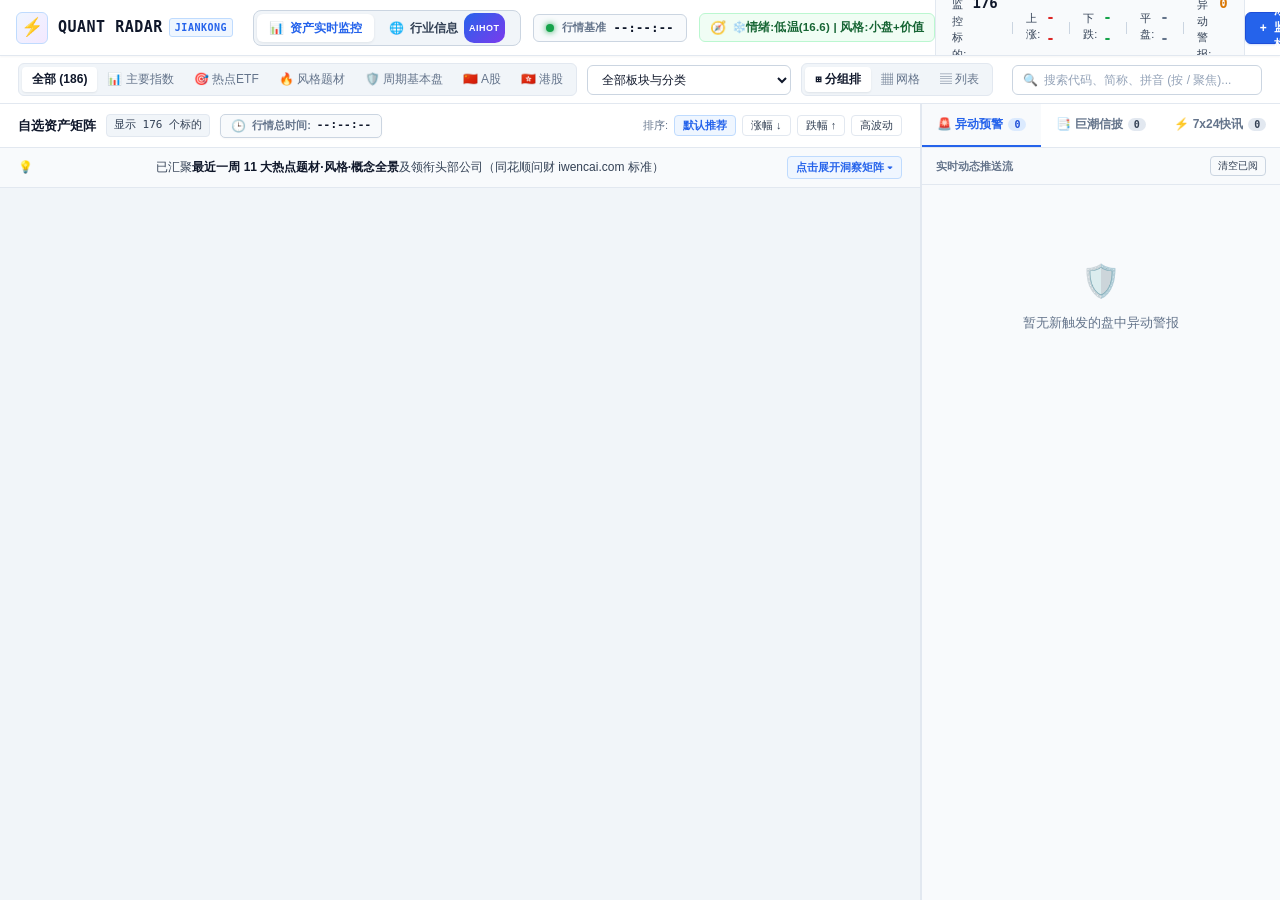
==== web/index.html @ 0c13022d "feat(nav,chart): fix top-nav tab overflow, accelerate history loading, and enhance chart contrast - " ====
<!DOCTYPE html>
<html lang="zh-CN">
<head>
  <meta charset="UTF-8">
  <meta name="viewport" content="width=device-width, initial-scale=1.0">
  <title>A股 / 港股 / 指数 / ETF 资产实时监控系统 - Quant Radar (Jiankong)</title>
  <link rel="stylesheet" href="style.css">
  <style>
/* ========================================================
   QUANT RADAR - Light Financial Terminal Stylesheet
   Professional, High-Contrast, Harmonious Multi-Asset Monitor
   ======================================================== */

:root {
  /* Surfaces & Backgrounds */
  --bg-app: #f1f5f9;         /* Slate 100 - soft off-white canvas, glare-free */
  --bg-header: #ffffff;      /* Pure white top navigation */
  --bg-sidebar: #ffffff;     /* Pure white right intel panel */
  --bg-card: #ffffff;        /* Crisp white cards */
  --bg-card-hover: #f8fafc;  /* Slate 50 subtle hover */
  --bg-surface: #f1f5f9;     /* Slate 100 for secondary pills/badges */
  --bg-input: #ffffff;       /* Pure white for inputs */

  /* Borders & Dividers */
  --border-subtle: #e2e8f0;  /* Slate 200 - clean crisp border */
  --border-medium: #cbd5e1;  /* Slate 300 - structural rules */
  --border-focus: #2563eb;   /* Royal Blue focus */

  /* Typography - Razor Sharp Slate Contrast */
  --text-main: #0f172a;      /* Slate 900 - ultra deep slate, maximum readability */
  --text-secondary: #334155; /* Slate 700 - rich secondary body */
  --text-muted: #64748b;     /* Slate 500 - labels and sub-captions */
  --text-dim: #94a3b8;       /* Slate 400 - tertiary metadata */

  /* Market convention: Red Up, Green Down (Chinese & HK Markets) */
  --c-up: #dc2626;           /* Crimson Red 600 - authoritative financial red */
  --c-up-bg: #fef2f2;        /* Red 50 */
  --c-up-border: #fecaca;    /* Red 200 */
  
  --c-down: #16a34a;         /* Forest Emerald Green 600 - crisp on white */
  --c-down-bg: #f0fdf4;      /* Green 50 */
  --c-down-border: #bbf7d0;  /* Green 200 */

  --c-flat: #64748b;         /* Slate 500 */
  --c-flat-bg: #f1f5f9;      /* Slate 100 */

  /* Accents */
  --accent-blue: #2563eb;    /* Royal Blue 600 */
  --accent-purple: #7c3aed;  /* Violet 600 */
  --accent-amber: #d97706;   /* Amber 600 */
  --accent-cyan: #0284c7;    /* Sky 600 */
  --accent-red: #dc2626;     /* Red 600 */

  --font-sans: -apple-system, BlinkMacSystemFont, "Segoe UI", Roboto, "PingFang SC", "Hiragino Sans GB", "Microsoft YaHei", "微软雅黑", "Noto Sans SC", sans-serif;
  --font-mono: "Consolas", "Monaco", "Menlo", "JetBrains Mono", monospace;

  --shadow-sm: 0 1px 3px rgba(15, 23, 42, 0.05), 0 1px 2px rgba(15, 23, 42, 0.03);
  --shadow-md: 0 4px 6px -1px rgba(15, 23, 42, 0.08), 0 2px 4px -2px rgba(15, 23, 42, 0.04);
  --shadow-lg: 0 10px 15px -3px rgba(15, 23, 42, 0.1), 0 4px 6px -4px rgba(15, 23, 42, 0.05);

  --radius-xs: 4px;
  --radius-sm: 6px;
  --radius-md: 10px;
  --radius-lg: 14px;
}

* {
  box-sizing: border-box;
  margin: 0;
  padding: 0;
}

body {
  background-color: var(--bg-app);
  color: var(--text-main);
  font-family: var(--font-sans);
  font-size: 13px;
  line-height: 1.5;
  overflow: hidden;
  -webkit-font-smoothing: antialiased;
}

/* Scrollbar customization */
::-webkit-scrollbar {
  width: 6px;
  height: 6px;
}
::-webkit-scrollbar-track {
  background: var(--bg-app);
}
::-webkit-scrollbar-thumb {
  background: #cbd5e1;
  border-radius: 3px;
}
::-webkit-scrollbar-thumb:hover {
  background: #94a3b8;
}

/* Layout */
.dashboard-layout {
  display: flex;
  flex-direction: column;
  height: 100vh;
  width: 100vw;
  overflow: hidden;
}

/* ==========================================
   1. Top Navigation Bar
   ========================================== */
.top-nav {
  height: 56px;
  background: var(--bg-header);
  border-bottom: 1px solid var(--border-subtle);
  display: flex;
  align-items: center;
  justify-content: space-between;
  padding: 0 16px;
  z-index: 30;
  flex-shrink: 0;
  box-shadow: 0 1px 2px rgba(15, 23, 42, 0.04);
  box-sizing: border-box;
  overflow: hidden;
}

.nav-left {
  display: flex;
  align-items: center;
  gap: 12px;
  flex-shrink: 0;
}

@media (max-width: 1440px) {
  .brand-sub {
    display: none;
  }
}

.brand-logo {
  display: flex;
  align-items: center;
  gap: 10px;
  cursor: pointer;
  text-decoration: none;
}

.logo-badge {
  display: flex;
  align-items: center;
  justify-content: center;
  width: 32px;
  height: 32px;
  background: linear-gradient(135deg, #eff6ff, #f3e8ff);
  border: 1px solid #bfdbfe;
  border-radius: var(--radius-sm);
  font-size: 18px;
}

.brand-text {
  display: flex;
  flex-direction: column;
}

.brand-main {
  font-family: var(--font-mono);
  font-weight: 800;
  font-size: 15px;
  letter-spacing: 0.5px;
  color: #0f172a;
  display: flex;
  align-items: center;
  gap: 6px;
}

.edition-tag {
  font-size: 10px;
  padding: 1px 5px;
  border-radius: 3px;
  background: #eff6ff;
  color: #2563eb;
  border: 1px solid #bfdbfe;
  font-weight: 700;
}

.brand-sub {
  font-size: 11px;
  color: var(--text-muted);
}

/* Prominent Market Date & Time Indicator */
.market-datetime-pill {
  display: flex;
  align-items: center;
  gap: 8px;
  background: #f8fafc;
  border: 1px solid var(--border-medium);
  padding: 4px 12px;
  border-radius: 6px;
  font-size: 12px;
}

.pulse-dot {
  width: 8px;
  height: 8px;
  background-color: var(--c-down);
  border-radius: 50%;
  box-shadow: 0 0 6px var(--c-down);
  animation: pulse 1.8s infinite;
}

@keyframes pulse {
  0% { transform: scale(0.95); box-shadow: 0 0 0 0 rgba(22, 163, 74, 0.7); }
  70% { transform: scale(1); box-shadow: 0 0 0 5px rgba(22, 163, 74, 0); }
  100% { transform: scale(0.95); box-shadow: 0 0 0 0 rgba(22, 163, 74, 0); }
}

.dt-label {
  color: var(--text-muted);
  font-weight: 600;
  font-size: 11px;
}

.dt-val {
  font-family: var(--font-mono);
  color: #0f172a;
  font-weight: 700;
  letter-spacing: 0.3px;
}

/* 宏观与风格罗盘指示徽章 (对齐指数观澜量化框架) */
.macro-compass-pill {
  position: relative;
  display: flex;
  align-items: center;
  gap: 6px;
  background: #f0fdf4;
  border: 1px solid #bbf7d0;
  padding: 4px 10px;
  border-radius: 6px;
  font-size: 12px;
  cursor: pointer;
  transition: all 0.2s ease;
}

.macro-compass-pill:hover {
  background: #dcfce7;
  border-color: #86efac;
}

.compass-icon {
  font-size: 13px;
}

.compass-text {
  font-size: 11.5px;
  font-weight: 600;
  color: #166534;
  letter-spacing: 0.2px;
}

.compass-tooltip {
  display: none;
  position: absolute;
  top: calc(100% + 8px);
  left: 0;
  width: 290px;
  background: #ffffff;
  border: 1px solid var(--border-medium);
  border-radius: 8px;
  padding: 12px 14px;
  box-shadow: 0 10px 25px -5px rgba(15, 23, 42, 0.15), 0 8px 10px -6px rgba(15, 23, 42, 0.1);
  z-index: 1000;
  pointer-events: none;
}

.macro-compass-pill:hover .compass-tooltip {
  display: block;
}

.compass-tip-header {
  font-size: 12px;
  font-weight: 700;
  color: #0f172a;
  border-bottom: 1px solid var(--border-subtle);
  padding-bottom: 6px;
  margin-bottom: 8px;
}

.compass-tip-row {
  display: flex;
  justify-content: space-between;
  font-size: 11.5px;
  margin-bottom: 4px;
}

.compass-tip-row .k {
  color: var(--text-muted);
  font-weight: 500;
}

.compass-tip-row .v {
  color: #0f172a;
  font-weight: 600;
}

.compass-tip-sub {
  font-size: 11px;
  color: #2563eb;
  background: #eff6ff;
  padding: 4px 8px;
  border-radius: 4px;
  margin: 4px 0 8px 0;
  line-height: 1.4;
}

/* Nav metrics pills */
.nav-metrics {
  display: flex;
  align-items: center;
  gap: 14px;
  background: #f8fafc;
  padding: 5px 16px;
  border-radius: var(--radius-md);
  border: 1px solid var(--border-subtle);
}

.metric-item {
  display: flex;
  align-items: baseline;
  gap: 6px;
  font-size: 11px;
  color: var(--text-secondary);
}

.metric-val {
  font-family: var(--font-mono);
  font-size: 14px;
  font-weight: 700;
  color: var(--text-main);
}

.metric-val.val-up { color: var(--c-up); }
.metric-val.val-down { color: var(--c-down); }
.metric-val.val-flat { color: var(--c-flat); }
.metric-val.val-alert { color: var(--accent-amber); font-weight: 800; }

.metric-divider {
  width: 1px;
  height: 12px;
  background: var(--border-medium);
}

.nav-right {
  display: flex;
  align-items: center;
  gap: 10px;
}

.btn {
  display: inline-flex;
  align-items: center;
  justify-content: center;
  gap: 6px;
  height: 32px;
  padding: 0 14px;
  border-radius: var(--radius-sm);
  font-size: 12px;
  font-weight: 600;
  cursor: pointer;
  transition: all 0.15s ease;
  border: 1px solid transparent;
}

.btn-primary {
  background: var(--accent-blue);
  color: #ffffff;
  border-color: #1d4ed8;
  box-shadow: 0 1px 2px rgba(37, 99, 235, 0.2);
}

.btn-primary:hover {
  background: #1d4ed8;
  box-shadow: 0 2px 4px rgba(37, 99, 235, 0.3);
}

.btn-secondary {
  background: #ffffff;
  color: var(--text-secondary);
  border-color: var(--border-medium);
}

.btn-secondary:hover {
  background: #f8fafc;
  color: var(--text-main);
  border-color: #94a3b8;
}

.btn-icon {
  width: 32px;
  padding: 0;
}

/* ==========================================
   2. Sub-Toolbar & Quick Filters
   ========================================== */
.toolbar {
  height: 48px;
  background: #ffffff;
  border-bottom: 1px solid var(--border-subtle);
  display: flex;
  align-items: center;
  justify-content: space-between;
  padding: 0 18px;
  flex-shrink: 0;
}

.toolbar-left, .toolbar-right {
  display: flex;
  align-items: center;
  gap: 10px;
}

.segmented-control {
  display: flex;
  background: #f1f5f9;
  padding: 3px;
  border-radius: var(--radius-sm);
  border: 1px solid var(--border-subtle);
}

.seg-btn {
  border: none;
  background: transparent;
  color: var(--text-muted);
  font-size: 12px;
  padding: 4px 10px;
  border-radius: var(--radius-xs);
  cursor: pointer;
  font-weight: 500;
  transition: all 0.15s ease;
  white-space: nowrap;
}

.seg-btn:hover {
  color: var(--text-main);
}

.seg-btn.active {
  background: #ffffff;
  color: #0f172a;
  font-weight: 700;
  box-shadow: 0 1px 2px rgba(15, 23, 42, 0.08);
}

.custom-select {
  height: 30px;
  background: #ffffff;
  border: 1px solid var(--border-medium);
  border-radius: var(--radius-sm);
  color: var(--text-main);
  font-size: 12px;
  padding: 0 10px;
  outline: none;
  cursor: pointer;
}

.custom-select:focus {
  border-color: var(--border-focus);
}

.search-box {
  display: flex;
  align-items: center;
  background: #ffffff;
  border: 1px solid var(--border-medium);
  border-radius: var(--radius-sm);
  padding: 0 10px;
  width: 250px;
  height: 30px;
  transition: border-color 0.15s;
}

.search-box:focus-within {
  border-color: var(--border-focus);
  box-shadow: 0 0 0 2px rgba(37, 99, 235, 0.15);
}

.search-icon {
  font-size: 12px;
  color: var(--text-dim);
  margin-right: 6px;
}

.search-input {
  border: none;
  background: transparent;
  color: var(--text-main);
  font-size: 12px;
  outline: none;
  width: 100%;
}

.search-input::placeholder {
  color: var(--text-dim);
}

.search-clear {
  background: transparent;
  border: none;
  color: var(--text-dim);
  cursor: pointer;
  font-size: 12px;
}

.search-clear:hover {
  color: var(--text-main);
}

/* ==========================================
   3. Main Workspace: Watchlist (72%)
   ========================================== */
.main-content {
  display: flex;
  flex: 1;
  overflow: hidden;
}

.watchlist-section {
  flex: 72;
  display: flex;
  flex-direction: column;
  overflow: hidden;
  background: var(--bg-app);
  border-right: 1px solid var(--border-subtle);
}

.section-header {
  height: 44px;
  display: flex;
  align-items: center;
  justify-content: space-between;
  padding: 0 18px;
  background: #ffffff;
  border-bottom: 1px solid var(--border-subtle);
  flex-shrink: 0;
}

.header-left {
  display: flex;
  align-items: center;
  gap: 10px;
}

.header-title {
  font-size: 13px;
  font-weight: 700;
  color: #0f172a;
}

.count-badge {
  font-size: 11px;
  background: #f1f5f9;
  color: var(--text-secondary);
  padding: 2px 7px;
  border-radius: 4px;
  font-family: var(--font-mono);
  border: 1px solid var(--border-subtle);
}

/* Master Market Date & Time in Watchlist Header */
.matrix-global-time-badge {
  display: inline-flex;
  align-items: center;
  gap: 6px;
  background: #f8fafc;
  border: 1px solid #cbd5e1;
  padding: 2px 10px;
  border-radius: 5px;
  font-size: 11px;
  box-shadow: 0 1px 2px rgba(15, 23, 42, 0.03);
}

.matrix-time-icon {
  font-size: 12px;
}

.matrix-time-label {
  color: #64748b;
  font-weight: 600;
}

.matrix-time-text {
  font-family: var(--font-mono);
  font-weight: 700;
  color: #0f172a;
  letter-spacing: 0.2px;
}

.sort-group {
  display: flex;
  align-items: center;
  gap: 6px;
}

.sort-label {
  font-size: 11px;
  color: var(--text-muted);
}

.sort-chip {
  background: #ffffff;
  border: 1px solid var(--border-subtle);
  color: var(--text-secondary);
  font-size: 11px;
  padding: 2px 8px;
  border-radius: 4px;
  cursor: pointer;
  transition: all 0.12s;
}

.sort-chip:hover {
  background: #f8fafc;
  color: var(--text-main);
  border-color: var(--border-medium);
}

.sort-chip.active {
  background: #eff6ff;
  border-color: #bfdbfe;
  color: var(--accent-blue);
  font-weight: 600;
}

/* Cards Grid View */
.cards-grid {
  flex: 1;
  overflow-y: auto;
  padding: 14px 18px;
  display: grid;
  grid-template-columns: repeat(auto-fill, minmax(260px, 1fr));
  gap: 12px;
  align-content: start;
}

.stock-card {
  background: #ffffff;
  border: 1px solid var(--border-subtle);
  border-radius: var(--radius-sm);
  padding: 12px 14px;
  display: flex;
  flex-direction: column;
  gap: 8px;
  cursor: pointer;
  box-shadow: var(--shadow-sm);
  transition: all 0.15s ease;
}

.stock-card:hover {
  background: #f8fafc;
  border-color: #cbd5e1;
  box-shadow: var(--shadow-md);
  transform: translateY(-1px);
}

.stock-card.is-alerted {
  border-color: #f59e0b;
  box-shadow: 0 0 0 1px #f59e0b, 0 4px 10px rgba(245, 158, 11, 0.12);
}

.stock-card.is-disabled {
  opacity: 0.55;
  background: #f8fafc;
}

.stock-card.is-index {
  border-left: 3px solid #7c3aed;
}

.stock-card.is-etf {
  border-left: 3px solid #d97706;
}

.card-top {
  display: flex;
  justify-content: space-between;
  align-items: flex-start;
}

.stock-ident {
  display: flex;
  flex-direction: column;
  gap: 2px;
}

.stock-title-row {
  display: flex;
  align-items: center;
  gap: 6px;
}

.stock-name {
  font-size: 14px;
  font-weight: 700;
  color: #0f172a;
  letter-spacing: 0.2px;
}

.stock-code {
  font-family: var(--font-mono);
  font-size: 11px;
  color: #64748b;
  font-weight: 500;
}

.market-badge {
  font-size: 10px;
  font-weight: 700;
  padding: 1px 6px;
  border-radius: 4px;
}

.badge-index {
  background: #f5f3ff;
  color: #7c3aed;
  border: 1px solid #ddd6fe;
}

.badge-etf {
  background: #fffbeb;
  color: #b45309;
  border: 1px solid #fde68a;
}

.badge-hk {
  background: #eff6ff;
  color: #1d4ed8;
  border: 1px solid #bfdbfe;
}

.badge-a {
  background: #f1f5f9;
  color: #475569;
  border: 1px solid #e2e8f0;
}

.badge-stock {
  background: #f1f5f9;
  color: #475569;
  border: 1px solid #e2e8f0;
}

.group-tag {
  font-size: 10px;
  padding: 2px 7px;
  border-radius: 4px;
  background: #f8fafc;
  color: #475569;
  border: 1px solid var(--border-subtle);
  max-width: 130px;
  overflow: hidden;
  text-overflow: ellipsis;
  white-space: nowrap;
  font-weight: 500;
}

.group-index {
  background: #f5f3ff;
  color: #7c3aed;
  border-color: #ddd6fe;
}

.group-etf {
  background: #fffbeb;
  color: #b45309;
  border-color: #fde68a;
}

.group-theme {
  background: #fef3c7;
  color: #92400e;
  border-color: #fde68a;
  font-weight: 600;
}

.card-mid {
  display: flex;
  align-items: baseline;
  justify-content: space-between;
  padding: 4px 0 2px 0;
}

.price-container {
  display: flex;
  align-items: baseline;
  gap: 4px;
}

.currency-sym {
  font-size: 12px;
  color: #64748b;
  font-weight: 600;
}

.main-price {
  font-family: var(--font-mono);
  font-size: 20px;
  font-weight: 800;
  letter-spacing: -0.5px;
  color: #0f172a;
}

.change-pill {
  font-family: var(--font-mono);
  font-weight: 700;
  font-size: 12px;
  padding: 3px 8px;
  border-radius: 5px;
  display: flex;
  align-items: center;
}

.pill-up {
  color: var(--c-up);
  background: var(--c-up-bg);
  border: 1px solid var(--c-up-border);
}

.pill-down {
  color: var(--c-down);
  background: var(--c-down-bg);
  border: 1px solid var(--c-down-border);
}

.pill-flat {
  color: var(--c-flat);
  background: var(--c-flat-bg);
  border: 1px solid var(--border-subtle);
}

/* Day Range Bar */
.day-range-wrapper {
  display: flex;
  flex-direction: column;
  gap: 3px;
}

.range-labels {
  display: flex;
  justify-content: space-between;
  font-family: var(--font-mono);
  font-size: 10px;
  color: #64748b;
}

.range-bar-track {
  height: 4px;
  background: #e2e8f0;
  border-radius: 2px;
  position: relative;
  overflow: hidden;
}

.range-bar-fill {
  height: 100%;
  border-radius: 2px;
}

.card-bottom {
  display: flex;
  justify-content: space-between;
  align-items: center;
  font-size: 11px;
  color: #64748b;
  border-top: 1px solid var(--border-subtle);
  padding-top: 8px;
  margin-top: 2px;
}

.card-actions {
  display: flex;
  align-items: center;
  gap: 4px;
}

.action-chip {
  background: #f8fafc;
  border: 1px solid var(--border-medium);
  color: #334155;
  cursor: pointer;
  font-size: 11px;
  padding: 2px 7px;
  border-radius: 4px;
  transition: all 0.15s ease;
  font-weight: 500;
}

.action-chip:hover {
  color: #0f172a;
  background: #f1f5f9;
  border-color: #94a3b8;
}

.action-chip.danger {
  color: #dc2626;
  border-color: #fecaca;
  background: #fff;
}

.action-chip.danger:hover {
  color: #b91c1c;
  background: #fef2f2;
  border-color: #f87171;
}

/* Table View */
.table-wrapper {
  flex: 1;
  overflow: auto;
  padding: 14px 18px;
}

.dense-table {
  width: 100%;
  border-collapse: collapse;
  font-size: 12px;
  background: #ffffff;
  border-radius: var(--radius-sm);
  border: 1px solid var(--border-subtle);
  box-shadow: var(--shadow-sm);
}

.dense-table th {
  background: #f8fafc;
  color: #475569;
  padding: 9px 12px;
  font-weight: 700;
  text-align: left;
  border-bottom: 1px solid var(--border-medium);
  white-space: nowrap;
}

.dense-table td {
  padding: 8px 12px;
  border-bottom: 1px solid var(--border-subtle);
  color: #0f172a;
  white-space: nowrap;
}

.dense-table tr:hover td {
  background: #f8fafc;
}

.text-right { text-align: right; }
.text-center { text-align: center; }

/* ==========================================
   4. Right Section: Intel Panel (28%)
   ========================================== */
.intel-section {
  flex: 28;
  display: flex;
  flex-direction: column;
  background: #ffffff;
  overflow: hidden;
  border-left: 1px solid var(--border-subtle);
}

.intel-tabs {
  height: 44px;
  display: flex;
  border-bottom: 1px solid var(--border-subtle);
  background: #ffffff;
  flex-shrink: 0;
}

.tab-btn {
  flex: 1;
  border: none;
  background: transparent;
  color: var(--text-muted);
  font-size: 12px;
  font-weight: 600;
  cursor: pointer;
  display: flex;
  align-items: center;
  justify-content: center;
  gap: 5px;
  border-bottom: 2px solid transparent;
  transition: all 0.15s ease;
}

.tab-btn:hover {
  color: var(--text-main);
  background: #f8fafc;
}

.tab-btn.active {
  color: var(--accent-blue);
  border-bottom-color: var(--accent-blue);
  background: #f8fafc;
  font-weight: 700;
}

.tab-badge {
  font-family: var(--font-mono);
  font-size: 10px;
  padding: 1px 6px;
  border-radius: 8px;
  background: #e2e8f0;
  color: #334155;
  font-weight: 700;
}

.tab-btn.active .tab-badge {
  background: #dbeafe;
  color: #1d4ed8;
}

.intel-header-bar {
  padding: 8px 14px;
  background: #f8fafc;
  border-bottom: 1px solid var(--border-subtle);
  display: flex;
  align-items: center;
  justify-content: space-between;
  font-size: 11px;
  color: var(--text-muted);
  font-weight: 600;
}

.feed-list {
  flex: 1;
  overflow-y: auto;
  padding: 12px;
  display: flex;
  flex-direction: column;
  gap: 10px;
  background: #f8fafc;
}

.tab-pane {
  display: none;
  flex: 1;
  overflow: hidden;
}

.tab-pane.active {
  display: flex;
  flex-direction: column;
}

/* Feed Cards */
.feed-card {
  background: #ffffff;
  border: 1px solid var(--border-subtle);
  border-radius: var(--radius-sm);
  padding: 11px 13px;
  display: flex;
  flex-direction: column;
  gap: 6px;
  box-shadow: var(--shadow-sm);
  transition: all 0.15s ease;
}

.feed-card:hover {
  background: #f8fafc;
  border-color: #cbd5e1;
  box-shadow: var(--shadow-md);
}

.feed-card.is-hit {
  background: #fffbeb;
  border: 1px solid #fcd34d;
  box-shadow: 0 2px 6px rgba(245, 158, 11, 0.12);
}

.feed-card.is-hit:hover {
  background: #fef3c7;
  border-color: #f59e0b;
}

.feed-top {
  display: flex;
  justify-content: space-between;
  align-items: center;
  gap: 6px;
}

.feed-tag {
  font-size: 10px;
  font-weight: 700;
  padding: 2px 6px;
  border-radius: 4px;
  text-transform: uppercase;
}

.tag-urgent {
  background: #fef2f2;
  color: #dc2626;
  border: 1px solid #fecaca;
}

.tag-alert {
  background: #fffbeb;
  color: #d97706;
  border: 1px solid #fde68a;
}

.tag-info {
  background: #eff6ff;
  color: #2563eb;
  border: 1px solid #bfdbfe;
}

.feed-time {
  font-family: var(--font-mono);
  font-size: 11px;
  color: #64748b;
  font-weight: 600;
  white-space: nowrap;
}

.feed-title {
  font-size: 13px;
  font-weight: 700;
  color: #0f172a;
  line-height: 1.4;
}

.feed-body {
  font-size: 12px;
  color: #334155;
  line-height: 1.6;
  word-break: break-word;
}

.feed-link {
  font-size: 11px;
  color: #2563eb;
  text-decoration: none;
  font-weight: 600;
  margin-top: 4px;
  display: inline-block;
}

.feed-link:hover {
  text-decoration: underline;
  color: #1d4ed8;
}

.feed-hit-tag {
  display: inline-flex;
  align-items: center;
  gap: 4px;
  padding: 2px 7px;
  border-radius: 4px;
  font-size: 11px;
  font-weight: 700;
  background: #fef3c7;
  color: #b45309;
  border: 1px solid #fde68a;
  cursor: pointer;
  transition: background 0.15s ease;
}

.feed-hit-tag:hover {
  background: #fde68a;
}

/* 7x24 News Filter Bar */
.news-filter-bar {
  padding: 8px 12px;
  background: #ffffff;
  border-bottom: 1px solid var(--border-subtle);
  display: flex;
  align-items: center;
  justify-content: space-between;
  gap: 8px;
}

.news-seg-group {
  display: flex;
  background: #f1f5f9;
  border: 1px solid var(--border-subtle);
  border-radius: var(--radius-sm);
  padding: 2px;
  gap: 2px;
}

.news-seg-btn {
  background: transparent;
  border: none;
  color: var(--text-muted);
  padding: 3px 8px;
  font-size: 11px;
  border-radius: 4px;
  cursor: pointer;
  display: flex;
  align-items: center;
  gap: 4px;
  transition: all 0.15s ease;
}

.news-seg-btn:hover {
  color: var(--text-main);
}

.news-seg-btn.active {
  background: #ffffff;
  color: #0f172a;
  font-weight: 700;
  box-shadow: 0 1px 2px rgba(15, 23, 42, 0.08);
}

.sub-badge {
  font-size: 10px;
  font-family: var(--font-mono);
  padding: 0 5px;
  border-radius: 6px;
  background: #e2e8f0;
  color: #475569;
}

.sub-badge.highlight {
  background: #fef3c7;
  color: #b45309;
  font-weight: 700;
}

.empty-state {
  display: flex;
  flex-direction: column;
  align-items: center;
  justify-content: center;
  padding: 60px 20px;
  color: var(--text-muted);
  text-align: center;
  gap: 8px;
}

.empty-icon {
  font-size: 32px;
  opacity: 0.6;
}

/* ==========================================
   5. Modals & Drawers
   ========================================== */
.modal-overlay {
  position: fixed;
  top: 0;
  left: 0;
  right: 0;
  bottom: 0;
  background: rgba(15, 23, 42, 0.45);
  backdrop-filter: blur(4px);
  display: flex;
  align-items: center;
  justify-content: center;
  z-index: 100;
}

.modal-window {
  background: #ffffff;
  border: 1px solid var(--border-medium);
  border-radius: var(--radius-lg);
  width: 480px;
  max-width: 90vw;
  box-shadow: var(--shadow-lg);
  display: flex;
  flex-direction: column;
  overflow: hidden;
  animation: modal-pop 0.2s cubic-bezier(0.16, 1, 0.3, 1);
}

@keyframes modal-pop {
  0% { transform: scale(0.95); opacity: 0; }
  100% { transform: scale(1); opacity: 1; }
}

.modal-header {
  padding: 14px 18px;
  border-bottom: 1px solid var(--border-subtle);
  display: flex;
  align-items: center;
  justify-content: space-between;
}

.modal-title {
  font-size: 14px;
  font-weight: 700;
  color: #0f172a;
}

.close-btn {
  background: transparent;
  border: none;
  color: var(--text-muted);
  font-size: 16px;
  cursor: pointer;
}

.close-btn:hover { color: #0f172a; }

.modal-body {
  padding: 18px;
  display: flex;
  flex-direction: column;
  gap: 14px;
}

.form-row {
  display: flex;
  flex-direction: column;
  gap: 5px;
}

.form-label {
  font-size: 12px;
  font-weight: 600;
  color: var(--text-secondary);
}

.form-input, .form-select {
  background: #ffffff;
  border: 1px solid var(--border-medium);
  color: var(--text-main);
  padding: 7px 12px;
  border-radius: var(--radius-sm);
  font-size: 13px;
  width: 100%;
}

.form-input:focus, .form-select:focus {
  border-color: var(--border-focus);
  outline: none;
  box-shadow: 0 0 0 2px rgba(37, 99, 235, 0.15);
}

.code-check-row {
  display: flex;
  gap: 8px;
}

.code-check-row .btn {
  height: 34px;
}

.preview-pill {
  padding: 6px 10px;
  border-radius: 4px;
  font-size: 11px;
  background: #eff6ff;
  border: 1px solid #bfdbfe;
  color: #1d4ed8;
}

.slider-row {
  display: flex;
  align-items: center;
  gap: 10px;
}

.slider-row input[type="range"] {
  flex: 1;
  cursor: pointer;
}

.slider-row .form-input {
  width: 70px;
  text-align: center;
  font-family: var(--font-mono);
}

.field-tip {
  font-size: 11px;
  color: var(--text-muted);
}

.modal-footer {
  padding: 12px 18px;
  background: #f8fafc;
  border-top: 1px solid var(--border-subtle);
  display: flex;
  justify-content: flex-end;
  gap: 8px;
}

/* Detail Drawer */
.drawer-overlay {
  position: fixed;
  top: 0;
  left: 0;
  right: 0;
  bottom: 0;
  background: rgba(15, 23, 42, 0.45);
  backdrop-filter: blur(2px);
  z-index: 90;
}

.drawer-window {
  position: fixed;
  top: 0;
  right: 0;
  bottom: 0;
  width: 440px;
  max-width: 90vw;
  background: #ffffff;
  border-left: 1px solid var(--border-medium);
  box-shadow: -5px 0 25px rgba(15, 23, 42, 0.12);
  display: flex;
  flex-direction: column;
  z-index: 95;
  animation: drawer-slide 0.25s cubic-bezier(0.16, 1, 0.3, 1);
}

@keyframes drawer-slide {
  0% { transform: translateX(100%); }
  100% { transform: translateX(0); }
}

.drawer-content {
  flex: 1;
  overflow-y: auto;
  padding: 16px;
  display: flex;
  flex-direction: column;
  gap: 18px;
}

.spec-grid {
  display: grid;
  grid-template-columns: repeat(2, 1fr);
  gap: 8px;
  background: #f8fafc;
  border: 1px solid var(--border-subtle);
  border-radius: var(--radius-sm);
  padding: 10px;
}

.spec-item {
  display: flex;
  flex-direction: column;
  gap: 2px;
}

.spec-label {
  font-size: 11px;
  color: var(--text-muted);
}

.spec-val {
  font-family: var(--font-mono);
  font-size: 13px;
  font-weight: 700;
  color: var(--text-main);
}

/* Toast Notifications */
.toast-container {
  position: fixed;
  bottom: 20px;
  right: 20px;
  display: flex;
  flex-direction: column;
  gap: 8px;
  z-index: 200;
}

.toast {
  background: #0f172a;
  color: #ffffff;
  border: 1px solid #334155;
  padding: 8px 14px;
  border-radius: var(--radius-sm);
  font-size: 12px;
  box-shadow: 0 4px 12px rgba(15, 23, 42, 0.25);
  display: flex;
  align-items: center;
  gap: 8px;
  animation: toast-in 0.2s ease;
}

@keyframes toast-in {
  0% { transform: translateY(10px); opacity: 0; }
  100% { transform: translateY(0); opacity: 1; }
}


/* ==========================================
   Group Swimlane Styles (同类型/板块分排归拢陈列)
   ========================================== */
.cards-grouped-container {
  flex: 1;
  overflow-y: auto;
  padding: 14px 18px;
  display: flex;
  flex-direction: column;
  gap: 14px;
}

.group-swimlane {
  display: flex;
  flex-direction: column;
  gap: 10px;
  background: #ffffff;
  border: 1px solid var(--border-subtle);
  border-radius: var(--radius-sm);
  padding: 12px 14px;
  box-shadow: 0 1px 3px rgba(15, 23, 42, 0.04);
  transition: all 0.15s ease;
}

.group-swimlane:hover {
  border-color: #cbd5e1;
  box-shadow: 0 2px 6px rgba(15, 23, 42, 0.06);
}

.group-swimlane.is-theme-group {
  border-left: 4px solid var(--accent-amber);
  background: linear-gradient(180deg, #fffdfa 0%, #ffffff 100%);
}

.group-swimlane.is-index-group {
  border-left: 4px solid var(--accent-purple);
  background: linear-gradient(180deg, #fdfaff 0%, #ffffff 100%);
}

.group-swimlane.is-etf-group {
  border-left: 4px solid var(--accent-cyan);
  background: linear-gradient(180deg, #f8fcfe 0%, #ffffff 100%);
}

.group-swimlane-header {
  display: flex;
  align-items: center;
  justify-content: space-between;
  padding-bottom: 8px;
  border-bottom: 1px solid var(--border-subtle);
  user-select: none;
}

.group-header-left {
  display: flex;
  align-items: center;
  gap: 8px;
  flex-wrap: wrap;
}

.group-header-right {
  display: flex;
  align-items: center;
  gap: 8px;
}

.group-icon {
  font-size: 15px;
}

.group-name-title {
  font-size: 13px;
  font-weight: 700;
  color: #0f172a;
  letter-spacing: 0.2px;
}

.group-count-badge {
  font-size: 11px;
  background: #f1f5f9;
  color: #475569;
  padding: 2px 7px;
  border-radius: 4px;
  font-family: var(--font-mono);
  font-weight: 600;
  border: 1px solid var(--border-subtle);
}

.group-avg-tag {
  font-family: var(--font-mono);
  font-size: 11px;
  font-weight: 700;
  padding: 2px 7px;
  border-radius: 4px;
}

.group-avg-tag.is-up {
  color: var(--c-up);
  background: var(--c-up-bg);
  border: 1px solid var(--c-up-border);
}

.group-avg-tag.is-down {
  color: var(--c-down);
  background: var(--c-down-bg);
  border: 1px solid var(--c-down-border);
}

.group-avg-tag.is-flat {
  color: var(--c-flat);
  background: var(--c-flat-bg);
  border: 1px solid var(--border-subtle);
}

.group-alert-pill {
  font-size: 11px;
  background: #fef2f2;
  color: #dc2626;
  border: 1px solid #fecaca;
  padding: 2px 8px;
  border-radius: 4px;
  font-weight: 700;
}

.group-fold-btn {
  background: #f8fafc;
  border: 1px solid var(--border-medium);
  color: var(--text-secondary);
  cursor: pointer;
  font-size: 11px;
  padding: 2px 8px;
  border-radius: 4px;
  transition: all 0.15s ease;
  font-weight: 600;
}

.group-fold-btn:hover {
  background: #f1f5f9;
  color: #0f172a;
  border-color: #94a3b8;
}

.group-cards-row {
  display: grid;
  grid-template-columns: repeat(auto-fill, minmax(260px, 1fr));
  gap: 12px;
}

/* ==========================================
   Theme Insight Section (问财标准题材风格洞察)
   ========================================== */
.theme-insight-prompt-bar {
  background: #f8fafc;
  border-bottom: 1px solid var(--border-subtle);
  padding: 8px 18px;
  cursor: pointer;
  transition: all 0.15s ease;
}

.theme-insight-prompt-bar:hover {
  background: #eff6ff;
  border-bottom-color: #bfdbfe;
}

.prompt-bar-content {
  display: flex;
  align-items: center;
  justify-content: space-between;
  font-size: 12px;
  color: var(--text-secondary);
}

.prompt-bar-content strong {
  color: #0f172a;
}

.prompt-action {
  font-size: 11px;
  font-weight: 700;
  color: var(--accent-blue);
  background: #eff6ff;
  border: 1px solid #bfdbfe;
  padding: 2px 8px;
  border-radius: 4px;
}

.theme-insight-section {
  display: flex;
  flex-direction: column;
  background: #ffffff;
  border-bottom: 2px solid var(--border-subtle);
  max-height: 520px;
  overflow-y: auto;
  box-shadow: 0 4px 12px rgba(15, 23, 42, 0.04);
  animation: slideDown 0.2s ease-out;
}

@keyframes slideDown {
  from { opacity: 0; transform: translateY(-6px); }
  to { opacity: 1; transform: translateY(0); }
}

.theme-insight-banner {
  display: flex;
  align-items: center;
  justify-content: space-between;
  padding: 10px 18px;
  background: linear-gradient(90deg, #fffbeb 0%, #ffffff 100%);
  border-bottom: 1px solid #fef3c7;
  position: sticky;
  top: 0;
  z-index: 5;
}

.theme-banner-left {
  display: flex;
  align-items: center;
  gap: 10px;
  flex-wrap: wrap;
}

.theme-banner-badge {
  font-size: 11px;
  font-weight: 800;
  background: #f59e0b;
  color: #ffffff;
  padding: 2px 7px;
  border-radius: 4px;
  letter-spacing: 0.3px;
}

.theme-banner-title {
  font-size: 13px;
  font-weight: 800;
  color: #0f172a;
}

.theme-banner-sub {
  font-size: 11px;
  color: #64748b;
}

.theme-banner-right {
  display: flex;
  align-items: center;
  gap: 8px;
}

.theme-count-badge {
  font-family: var(--font-mono);
  font-size: 11px;
  font-weight: 700;
  background: #fef3c7;
  color: #b45309;
  border: 1px solid #fde68a;
  padding: 2px 8px;
  border-radius: 4px;
}

.theme-expand-btn {
  background: #ffffff;
  border: 1px solid var(--border-medium);
  font-size: 11px;
  font-weight: 600;
  color: var(--text-secondary);
  padding: 3px 8px;
  border-radius: 4px;
  cursor: pointer;
  transition: all 0.12s;
}

.theme-expand-btn:hover {
  background: #f8fafc;
  color: #0f172a;
  border-color: #94a3b8;
}

.theme-insight-grid {
  display: grid;
  grid-template-columns: repeat(auto-fill, minmax(460px, 1fr));
  gap: 12px;
  padding: 14px 18px;
  background: #f8fafc;
}

.theme-card {
  background: #ffffff;
  border: 1px solid var(--border-subtle);
  border-left: 4px solid var(--accent-amber);
  border-radius: var(--radius-sm);
  padding: 12px 14px;
  display: flex;
  flex-direction: column;
  gap: 10px;
  box-shadow: 0 1px 3px rgba(15, 23, 42, 0.04);
  transition: all 0.15s ease;
}

.theme-card:hover {
  border-color: #cbd5e1;
  box-shadow: 0 4px 10px rgba(15, 23, 42, 0.07);
}

.theme-card-header {
  display: flex;
  justify-content: space-between;
  align-items: flex-start;
  gap: 10px;
  padding-bottom: 8px;
  border-bottom: 1px solid var(--border-subtle);
}

.theme-name-row {
  display: flex;
  align-items: center;
  gap: 8px;
  margin-bottom: 4px;
}

.theme-name {
  font-size: 14px;
  font-weight: 800;
  color: #0f172a;
}

.theme-cat-tag {
  font-size: 10px;
  color: #2563eb;
  background: #eff6ff;
  border: 1px solid #bfdbfe;
  padding: 1px 6px;
  border-radius: 3px;
  font-weight: 600;
}

.theme-meta-row {
  display: flex;
  align-items: center;
  gap: 6px;
  flex-wrap: wrap;
}

.theme-hot-tag {
  font-size: 10px;
  color: #d97706;
  font-weight: 700;
  background: #fffbeb;
  border: 1px solid #fef3c7;
  padding: 1px 6px;
  border-radius: 3px;
}

.theme-flow-tag {
  font-size: 10px;
  color: #dc2626;
  font-weight: 700;
  background: #fef2f2;
  border: 1px solid #fecaca;
  padding: 1px 6px;
  border-radius: 3px;
  font-family: var(--font-mono);
}

.theme-rt-avg {
  font-size: 10px;
  font-weight: 700;
  padding: 1px 6px;
  border-radius: 3px;
  font-family: var(--font-mono);
}

.theme-rt-avg.is-up {
  color: var(--c-up);
  background: var(--c-up-bg);
  border: 1px solid var(--c-up-border);
}

.theme-rt-avg.is-down {
  color: var(--c-down);
  background: var(--c-down-bg);
  border: 1px solid var(--c-down-border);
}

.theme-jump-btn {
  background: #f8fafc;
  border: 1px solid var(--border-medium);
  font-size: 11px;
  font-weight: 700;
  color: var(--accent-blue);
  padding: 3px 8px;
  border-radius: 4px;
  cursor: pointer;
  white-space: nowrap;
  transition: all 0.12s;
}

.theme-jump-btn:hover {
  background: #eff6ff;
  border-color: #93c5fd;
  color: #1d4ed8;
}

.theme-driver-box {
  background: #f8fafc;
  border: 1px solid var(--border-subtle);
  border-radius: 4px;
  padding: 7px 10px;
  font-size: 11.5px;
  line-height: 1.5;
  color: #334155;
}

.driver-label {
  font-weight: 700;
  color: #0f172a;
  margin-right: 4px;
}

.driver-text {
  display: inline;
  margin: 0;
}

.theme-leaders-box {
  display: flex;
  flex-direction: column;
  gap: 6px;
}

.leaders-title-row {
  display: flex;
  align-items: center;
  justify-content: space-between;
}

.leaders-title {
  font-size: 11px;
  font-weight: 800;
  color: #475569;
  letter-spacing: 0.2px;
}

.leaders-list {
  display: grid;
  grid-template-columns: 1fr 1fr;
  gap: 8px;
}

.leader-item {
  background: #ffffff;
  border: 1px solid var(--border-medium);
  border-radius: 4px;
  padding: 6px 8px;
  display: flex;
  flex-direction: column;
  gap: 3px;
  cursor: pointer;
  transition: all 0.12s;
}

.leader-item:hover {
  border-color: var(--accent-blue);
  background: #f8fafc;
  transform: translateY(-1px);
}

.leader-head {
  display: flex;
  align-items: center;
  justify-content: space-between;
  gap: 4px;
}

.leader-role {
  font-size: 9.5px;
  font-weight: 800;
  padding: 1px 4px;
  border-radius: 2px;
}

.leader-role.role-l1 {
  background: #fee2e2;
  color: #dc2626;
  border: 1px solid #fecaca;
}

.leader-role.role-l2 {
  background: #fef3c7;
  color: #b45309;
  border: 1px solid #fde68a;
}

.leader-code-name {
  font-size: 12px;
  color: #0f172a;
  font-weight: 700;
  display: flex;
  align-items: baseline;
  gap: 3px;
}

.leader-code {
  font-size: 10px;
  color: #64748b;
  font-family: var(--font-mono);
  font-weight: 500;
}

.leader-quote {
  font-family: var(--font-mono);
  font-size: 11px;
  font-weight: 700;
  white-space: nowrap;
}

.leader-quote.is-up { color: var(--c-up); }
.leader-quote.is-down { color: var(--c-down); }
.leader-quote.is-flat { color: var(--c-flat); }

.leader-desc {
  font-size: 10.5px;
  color: #475569;
  line-height: 1.4;
  margin: 0;
  display: -webkit-box;
  -webkit-line-clamp: 2;
  -webkit-box-orient: vertical;
  overflow: hidden;
}

/* Card highlight animation when jumped */
.group-swimlane.highlight-pulse, .stock-card.highlight-pulse {
  animation: swimlanePulse 2.5s ease-out;
}

@keyframes swimlanePulse {
  0% { box-shadow: 0 0 0 0 rgba(37, 99, 235, 0.6); border-color: #2563eb; }
  30% { box-shadow: 0 0 0 6px rgba(37, 99, 235, 0.25); border-color: #2563eb; }
  100% { box-shadow: none; }
}

/* ========================================================
   AIHOT 行业信息栏目专用高质感金融终端样式
   ======================================================== */
.main-nav-tabs {
  display: inline-flex;
  align-items: center;
  gap: 3px;
  background: #f1f5f9;
  padding: 3px;
  border-radius: 8px;
  border: 1px solid var(--border-medium);
  height: 36px;
  box-sizing: border-box;
  flex-shrink: 0;
  margin-left: 8px;
}

.nav-tab-btn {
  display: inline-flex;
  align-items: center;
  gap: 6px;
  height: 28px;
  line-height: 28px;
  padding: 0 12px;
  font-size: 12px;
  font-weight: 700;
  border: none;
  background: transparent;
  color: var(--text-secondary);
  border-radius: 6px;
  cursor: pointer;
  white-space: nowrap;
  flex-shrink: 0;
  transition: all 0.15s ease;
}

.nav-tab-btn:hover {
  color: var(--text-main);
  background: rgba(255, 255, 255, 0.6);
}

.nav-tab-btn.active {
  background: #ffffff;
  color: var(--accent-blue);
  box-shadow: 0 1px 3px rgba(15, 23, 42, 0.08);
}

.tab-badge-aihot {
  font-size: 9px;
  font-weight: 800;
  padding: 1px 5px;
  background: linear-gradient(135deg, #2563eb, #7c3aed);
  color: #ffffff;
  border-radius: 10px;
  letter-spacing: 0.5px;
}

.view-panel {
  display: flex;
  flex-direction: column;
  flex: 1;
  height: calc(100vh - 56px);
  overflow: hidden;
}

/* 行业信息主体布局 */
.industry-layout {
  display: grid;
  grid-template-columns: 63% 37%;
  gap: 16px;
  padding: 14px 18px;
  height: calc(100vh - 120px);
  overflow: hidden;
}

.industry-main-feed {
  display: flex;
  flex-direction: column;
  height: 100%;
  overflow-y: auto;
  gap: 12px;
  padding-right: 6px;
}

.industry-sidebar {
  display: flex;
  flex-direction: column;
  gap: 14px;
  height: 100%;
  overflow-y: auto;
  padding-right: 4px;
}

/* 行业顶部 Banner */
.industry-lead-banner {
  background: linear-gradient(90deg, #eff6ff 0%, #ffffff 100%);
  border: 1px solid #bfdbfe;
  border-radius: var(--radius-md);
  padding: 12px 18px;
  display: flex;
  align-items: center;
  justify-content: space-between;
  box-shadow: var(--shadow-sm);
  margin-bottom: 2px;
}

.lead-title-box {
  display: flex;
  flex-direction: column;
  gap: 4px;
}

.lead-main-title {
  font-size: 13px;
  font-weight: 800;
  color: #1e3a8a;
  display: flex;
  align-items: center;
  gap: 8px;
}

.lead-desc-text {
  font-size: 11.5px;
  color: #334155;
  line-height: 1.45;
}

.lead-stat-pills {
  display: flex;
  align-items: center;
  gap: 10px;
}

.stat-pill {
  display: flex;
  flex-direction: column;
  align-items: center;
  background: #ffffff;
  border: 1px solid #dbeafe;
  padding: 4px 10px;
  border-radius: 6px;
  min-width: 65px;
}

.stat-pill-num {
  font-family: var(--font-mono);
  font-weight: 800;
  font-size: 14px;
  color: var(--accent-blue);
}

.stat-pill-lbl {
  font-size: 10px;
  color: var(--text-muted);
}

/* 行业情报卡片 */
.industry-card {
  background: #ffffff;
  border: 1px solid var(--border-subtle);
  border-radius: var(--radius-md);
  padding: 14px 16px;
  box-shadow: var(--shadow-sm);
  display: flex;
  flex-direction: column;
  gap: 8px;
  transition: all 0.15s ease;
  position: relative;
}

.industry-card:hover {
  border-color: #93c5fd;
  box-shadow: 0 4px 12px rgba(37, 99, 235, 0.08);
  transform: translateY(-1px);
}

.industry-card.is-hot {
  border-left: 4px solid #ef4444;
}

.card-top-meta {
  display: flex;
  align-items: center;
  justify-content: space-between;
  gap: 8px;
}

.meta-tags-left {
  display: flex;
  align-items: center;
  gap: 6px;
  flex-wrap: wrap;
}

.cat-pill {
  font-size: 11px;
  font-weight: 700;
  background: #eff6ff;
  color: #1d4ed8;
  border: 1px solid #bfdbfe;
  padding: 2px 7px;
  border-radius: 4px;
}

.cat-count-pill {
  font-size: 10.5px;
  font-family: var(--font-mono);
  font-weight: 700;
  opacity: 0.85;
  margin-left: 2px;
}

.auth-tag {
  font-size: 10.5px;
  font-weight: 600;
  background: #f8fafc;
  color: #475569;
  border: 1px solid var(--border-medium);
  padding: 2px 6px;
  border-radius: 4px;
}

.card-time {
  font-family: var(--font-mono);
  font-size: 11px;
  color: var(--text-dim);
}

.card-title-text {
  font-size: 14px;
  font-weight: 700;
  color: #0f172a;
  line-height: 1.4;
}

.card-content-text {
  font-size: 12px;
  color: #475569;
  line-height: 1.5;
}

/* AI 打分胶囊 */
.score-badge {
  display: inline-flex;
  align-items: center;
  gap: 4px;
  font-family: var(--font-mono);
  font-weight: 800;
  font-size: 11px;
  padding: 2px 8px;
  border-radius: 4px;
}

.score-badge.score-high {
  background: #fef2f2;
  color: #dc2626;
  border: 1px solid #fecaca;
}

.score-badge.score-medium {
  background: #fef3c7;
  color: #b45309;
  border: 1px solid #fde68a;
}

.card-impact-box {
  background: #f8fafc;
  border-left: 3px solid #3b82f6;
  padding: 6px 10px;
  border-radius: 0 4px 4px 0;
  font-size: 11px;
  color: #334155;
  display: flex;
  align-items: baseline;
  gap: 6px;
}

.impact-label {
  font-weight: 700;
  color: #1e40af;
  white-space: nowrap;
}

/* 关联自选股标签 */
.card-matched-stocks {
  display: flex;
  align-items: center;
  gap: 6px;
  flex-wrap: wrap;
  margin-top: 2px;
  padding-top: 6px;
  border-top: 1px dashed var(--border-subtle);
}

.matched-label {
  font-size: 11px;
  font-weight: 600;
  color: var(--text-muted);
}

.matched-stock-pill {
  display: inline-flex;
  align-items: center;
  gap: 4px;
  background: #f1f5f9;
  border: 1px solid #cbd5e1;
  padding: 2px 8px;
  border-radius: 4px;
  font-size: 11.5px;
  font-weight: 700;
  color: #0f172a;
  cursor: pointer;
  transition: all 0.12s ease;
}

.matched-stock-pill:hover {
  background: #eff6ff;
  border-color: #2563eb;
  color: #2563eb;
  transform: translateY(-1px);
}

.stock-pill-code {
  font-family: var(--font-mono);
  font-size: 10px;
  color: #64748b;
  font-weight: 500;
}

/* 侧边栏卡片通用容器 */
.side-panel-card {
  background: #ffffff;
  border: 1px solid var(--border-subtle);
  border-radius: var(--radius-md);
  padding: 14px 16px;
  box-shadow: var(--shadow-sm);
  display: flex;
  flex-direction: column;
  gap: 12px;
}

.side-panel-header {
  display: flex;
  align-items: center;
  justify-content: space-between;
  border-bottom: 1px solid var(--border-subtle);
  padding-bottom: 8px;
}

.side-panel-title {
  font-size: 13px;
  font-weight: 800;
  color: #0f172a;
  display: flex;
  align-items: center;
  gap: 6px;
}

.daily-brief-item {
  border-bottom: 1px solid #f1f5f9;
  padding-bottom: 10px;
}

.daily-brief-item:last-child {
  border-bottom: none;
  padding-bottom: 0;
}

.daily-headline {
  font-size: 12.5px;
  font-weight: 700;
  color: #0f172a;
  margin-bottom: 3px;
}

.daily-summary {
  font-size: 11.5px;
  color: #475569;
  line-height: 1.45;
  margin-bottom: 4px;
}

.source-grid {
  display: flex;
  flex-direction: column;
  gap: 6px;
  max-height: 380px;
  overflow-y: auto;
}

.source-item-row {
  display: flex;
  align-items: center;
  justify-content: space-between;
  background: #f8fafc;
  padding: 5px 8px;
  border-radius: 4px;
  border: 1px solid #e2e8f0;
  font-size: 11px;
}

.source-name-left {
  font-weight: 600;
  color: #334155;
  display: flex;
  align-items: center;
  gap: 4px;
}

.source-type-badge {
  font-size: 9.5px;
  color: #2563eb;
  background: #eff6ff;
  border: 1px solid #bfdbfe;
  padding: 1px 4px;
  border-radius: 3px;
}

</style>
</head>
<body>
  <div id="app" class="dashboard-layout">
    <!-- 顶部导航栏 -->
    <header class="top-nav">
      <div class="nav-left">
        <div class="brand-logo" onclick="location.reload()" title="点击刷新监控大屏">
          <div class="logo-badge">⚡</div>
          <div class="brand-text">
            <div class="brand-main">QUANT RADAR <span class="edition-tag">JIANKONG</span></div>
            <div class="brand-sub">全资产即时监控终端</div>
          </div>
        </div>

        <!-- 一级主栏目切换 Tab (紧随品牌Logo，规范主导航排布) -->
        <div class="main-nav-tabs" id="main-nav-tabs">
          <button class="nav-tab-btn active" data-tab="market" id="tab-btn-market" title="A股/港股/指数/ETF 全资产行情与情报监控">
            <span class="tab-icon">📊</span> 资产实时监控
          </button>
          <button class="nav-tab-btn" data-tab="industry" id="tab-btn-industry" title="AIHOT 驱动的行业权威情报与每日精选早晚报">
            <span class="tab-icon">🌐</span> 行业信息 <span class="tab-badge-aihot">AIHOT</span>
          </button>
        </div>

        <div class="market-datetime-pill" title="全市场实时行情基准日期与时间">
          <span class="pulse-dot"></span>
          <span class="dt-label">行情基准</span>
          <span id="market-full-datetime" class="dt-val">--:--:--</span>
          <span id="update-timer" style="display:none;">--:--:--</span>
        </div>
        <!-- 宏观与风格罗盘指示徽章 (对齐南方基金指数观澜量化框架) -->
        <div id="macro-compass-pill" class="macro-compass-pill" title="宏观与风格罗盘 (对齐南方基金指数观澜量化框架)">
          <span class="compass-icon">🧭</span>
          <span id="compass-summary-text" class="compass-text">❄️情绪:低温(16.6) | 风格:小盘+价值</span>
          <div id="compass-tooltip" class="compass-tooltip">
            <div class="compass-tip-header">宏观与风格战术罗盘 (指数观澜框架)</div>
            <div class="compass-tip-row"><span class="k">情绪温度:</span><span id="tip-sentiment" class="v">低温区 (P值 16.62)</span></div>
            <div class="compass-tip-sub" id="tip-advice">建议超配以A500为代表的权益资产</div>
            <div class="compass-tip-row"><span class="k">大小盘风格:</span><span id="tip-market-cap" class="v">偏向小盘 (中证2000/1000占优)</span></div>
            <div class="compass-tip-row"><span class="k">价值成长风格:</span><span id="tip-growth-value" class="v">偏向价值 (红利高股息防御)</span></div>
            <div class="compass-tip-sub" id="tip-intraday-status">盘中小盘强于大盘</div>
          </div>
        </div>
      </div>

      <!-- 核心统计概览看板 -->
      <div class="nav-metrics">
        <div class="metric-item">
          <span>监控标的:</span>
          <span id="metric-total" class="metric-val">176</span>
        </div>
        <div class="metric-divider"></div>
        <div class="metric-item">
          <span>上涨:</span>
          <span id="metric-up" class="metric-val val-up">--</span>
        </div>
        <div class="metric-divider"></div>
        <div class="metric-item">
          <span>下跌:</span>
          <span id="metric-down" class="metric-val val-down">--</span>
        </div>
        <div class="metric-divider"></div>
        <div class="metric-item">
          <span>平盘:</span>
          <span id="metric-flat" class="metric-val val-flat">--</span>
        </div>
        <div class="metric-divider"></div>
        <div class="metric-item">
          <span>异动警报:</span>
          <span id="metric-alerts" class="metric-val val-alert">0</span>
        </div>
      </div>

      <div class="nav-right">
        <button id="btn-add-stock" class="btn btn-primary">
          <span>+</span> 添加监控标的
        </button>
        <button id="btn-refresh" class="btn btn-secondary btn-icon" title="立即刷新行情与情报">
          <span id="refresh-icon">🔄</span>
        </button>
      </div>
    </header>

    <!-- 栏目一：资产实时监控大屏工作区 -->
    <div id="view-market" class="view-panel active">
      <!-- 工具栏与分类过滤 -->
      <section class="toolbar">
      <div class="toolbar-left">
        <!-- 主分类快捷切换 -->
        <div class="segmented-control" id="market-filter">
          <button class="seg-btn active" data-filter="ALL">全部 (<span id="filter-all-num">186</span>)</button>
          <button class="seg-btn" data-filter="INDEX">📊 主要指数</button>
          <button class="seg-btn" data-filter="ETF">🎯 热点ETF</button>
          <button class="seg-btn" data-filter="THEMES">🔥 风格题材</button>
          <button class="seg-btn" data-filter="TERMINAL">🛡️ 周期基本盘</button>
          <button class="seg-btn" data-filter="A">🇨🇳 A股</button>
          <button class="seg-btn" data-filter="HK">🇭🇰 港股</button>
        </div>

        <!-- 板块细分下拉 -->
        <select id="group-select" class="custom-select">
          <option value="ALL">全部板块与分类</option>
          <option value="INDEX">📊 主要基准指数</option>
          <option value="ETF">🎯 2年高波动热点ETF</option>
          <option value="THEMES">🔥 风格题材领衔龙头 (高波动)</option>
          <option value="TERMINAL">🛡️ Terminal 周期产业基本盘</option>
        </select>

        <!-- 视图切换 -->
        <div class="segmented-control" id="view-mode">
          <button class="seg-btn active" data-view="grouped" title="同类型/板块分排归并陈列 (推荐)">⊞ 分组排</button>
          <button class="seg-btn" data-view="card" title="平铺网格视图">▦ 网格</button>
          <button class="seg-btn" data-view="table" title="紧凑数据表视图">▤ 列表</button>
        </div>
      </div>

      <div class="toolbar-right">
        <!-- 搜索框 -->
        <div class="search-box">
          <span class="search-icon">🔍</span>
          <input type="text" id="search-input" class="search-input" placeholder="搜索代码、简称、拼音 (按 / 聚焦)..." autocomplete="off">
          <button id="search-clear" class="search-clear" style="display:none;">✕</button>
        </div>
      </div>
    </section>

    <!-- 主屏分栏 (72% 自选矩阵 + 28% 情报雷达) -->
    <main class="main-content">
      <!-- 左侧：自选资产矩阵 -->
      <section class="watchlist-section">
        <div class="section-header">
          <div class="header-left">
            <h2 class="header-title">自选资产矩阵</h2>
            <span id="filtered-count" class="count-badge">显示 176 个标的</span>
            <div class="matrix-global-time-badge" title="当前主界面价格行情基准日期与时间">
              <span class="matrix-time-icon">🕒</span>
              <span class="matrix-time-label">行情总时间:</span>
              <span id="matrix-time-val" class="matrix-time-text">--:--:--</span>
            </div>
          </div>
          <div class="sort-group">
            <span class="sort-label">排序:</span>
            <button class="sort-chip active" data-sort="default">默认推荐</button>
            <button class="sort-chip" data-sort="pct-desc">涨幅 ↓</button>
            <button class="sort-chip" data-sort="pct-asc">跌幅 ↑</button>
            <button class="sort-chip" data-sort="volatility">高波动</button>
          </div>
        </div>

        <!-- 题材全景快捷展开提示条 -->
        <div id="theme-insight-prompt-bar" class="theme-insight-prompt-bar" style="display: none;">
          <div class="prompt-bar-content" onclick="toggleThemeInsight(true)">
            <span class="prompt-icon">💡</span>
            <span class="prompt-text">已汇聚<strong>最近一周 11 大热点题材·风格·概念全景</strong>及领衔头部公司（同花顺问财 iwencai.com 标准）</span>
            <span class="prompt-action">点击展开洞察矩阵 ▾</span>
          </div>
        </div>

        <!-- 🔥 最近一周热点题材·风格·概念全景洞察 (借鉴 iwencai.com) -->
        <section id="theme-insight-section" class="theme-insight-section" style="display: none;">
          <div class="theme-insight-banner">
            <div class="theme-banner-left">
              <span class="theme-banner-badge">🔥 问财热点</span>
              <span class="theme-banner-title">最近一周热点题材 · 风格 · 概念全景矩阵</span>
              <span class="theme-banner-sub">权威借鉴同花顺 iwencai.com 概念库 · 11大核心主线领衔龙头深度透视 · 实时联动盘口</span>
            </div>
            <div class="theme-banner-right">
              <span class="theme-count-badge" id="theme-count-tag">11 大核心主线</span>
              <button id="btn-toggle-insight-expand" class="theme-expand-btn">收起洞察 ▴</button>
            </div>
          </div>
          <div id="theme-insight-grid" class="theme-insight-grid">
            <!-- 动态渲染 11 张精美题材洞察卡片 -->
          </div>
        </section>

        <!-- 卡片视图容器 -->
        <div id="cards-container" class="cards-grouped-container"></div>

        <!-- 表格视图容器 -->
        <div id="table-container" class="table-wrapper" style="display:none;">
          <table class="dense-table">
            <thead>
              <tr>
                <th width="100">代码</th>
                <th width="130">标的简称</th>
                <th width="80">类别/市场</th>
                <th>板块/风格</th>
                <th width="110" class="text-right">最新价/点数</th>
                <th width="95" class="text-right">涨跌幅</th>
                <th width="90" class="text-right">最高</th>
                <th width="90" class="text-right">最低</th>
                <th width="85" class="text-center">阈值</th>
                <th width="90" class="text-center">监控状态</th>
                <th width="80" class="text-center">操作</th>
              </tr>
            </thead>
            <tbody id="table-body"></tbody>
          </table>
        </div>
      </section>

      <!-- 右侧：实时情报雷达 -->
      <aside class="intel-section">
        <div class="intel-tabs">
          <button class="tab-btn active" data-tab="tab-alerts">
            🚨 异动预警 <span id="badge-alerts-count" class="tab-badge">0</span>
          </button>
          <button class="tab-btn" data-tab="tab-announcements">
            📑 巨潮信披 <span id="badge-ann-count" class="tab-badge">0</span>
          </button>
          <button class="tab-btn" data-tab="tab-news">
            ⚡ 7x24快讯 <span id="badge-news-count" class="tab-badge">0</span>
          </button>
        </div>

        <div class="intel-header-bar">
          <span>实时动态推送流</span>
          <button id="btn-clear-alerts" class="action-chip" style="font-size:10px;">清空已阅</button>
        </div>

        <!-- 异动警报流 -->
        <div id="tab-alerts" class="tab-pane active">
          <div id="alerts-list" class="feed-list">
            <div class="empty-state">
              <span class="empty-icon">🛡️</span>
              <p>暂无新触发的盘中异动警报</p>
            </div>
          </div>
        </div>

        <!-- 巨潮信披流 -->
        <div id="tab-announcements" class="tab-pane">
          <div id="announcements-list" class="feed-list">
            <div class="empty-state">
              <span class="empty-icon">⏳</span>
              <p>正在监听今日巨潮权威法定信披公告...</p>
            </div>
          </div>
        </div>

        <!-- 7x24快讯流 -->
        <div id="tab-news" class="tab-pane">
          <div class="news-filter-bar">
            <div class="news-seg-group">
              <button class="news-seg-btn active" id="btn-news-all" data-news-filter="all">
                全部电报 <span id="news-count-all" class="sub-badge">0</span>
              </button>
              <button class="news-seg-btn" id="btn-news-hits" data-news-filter="hits">
                🎯 仅看自选 <span id="news-count-hits" class="sub-badge highlight">0</span>
              </button>
            </div>
            <button class="action-chip" id="btn-refresh-news" title="立即拉取最新电报" style="font-size:11px; padding:2px 8px;">🔄 刷新</button>
          </div>
          <div id="news-list" class="feed-list">
            <div class="empty-state">
              <span class="empty-icon">⚡</span>
              <p>正在获取 7x24 实时财经电报...</p>
            </div>
          </div>
        </div>
      </aside>
    </main>
    </div><!-- End of #view-market -->

    <!-- 栏目二：行业信息 (AIHOT 驱动独立控制台) -->
    <div id="view-industry" class="view-panel" style="display:none;">
      <!-- 顶部综合宏观态势与 AI 提炼早晚报横幅 -->
      <div style="padding: 12px 18px 0 18px;">
        <div class="industry-lead-banner">
          <div class="lead-title-box">
            <div class="lead-main-title">
              <span>🌐 AIHOT 行业情报全景中枢</span>
              <span class="edition-tag" style="background:#eff6ff; color:#2563eb; border-color:#bfdbfe;">权威信源与公号矩阵 · 3分钟全域扫描 · 100%客观保真</span>
              <span id="industry-last-update" style="font-size:11px; font-weight:normal; color:var(--text-muted); font-family:var(--font-mono);">--:--:--</span>
            </div>
            <div id="industry-lead-summary" class="lead-desc-text">
              正在加载 AIHOT 行业宏观指引与核心产业链催化概览...
            </div>
          </div>
          <div class="lead-stat-pills">
            <div class="stat-pill">
              <span id="ind-stat-total" class="stat-pill-num">0</span>
              <span class="stat-pill-lbl">监控情报</span>
            </div>
            <div class="stat-pill">
              <span id="ind-stat-high" class="stat-pill-num" style="color:#dc2626;">0</span>
              <span class="stat-pill-lbl">重磅催化(≥8分)</span>
            </div>
            <div class="stat-pill">
              <span id="ind-stat-sources" class="stat-pill-num" style="color:#059669;">25+</span>
              <span class="stat-pill-lbl">权威信源/公号</span>
            </div>
            <button id="btn-refresh-industry" class="btn btn-secondary" style="height:32px; font-size:11.5px;" title="立即发起全域权威信源与公号即时扫描 (后台自动周期为每 3 分钟/次)">
              <span>🔄</span> 重新评估
            </button>
          </div>
        </div>
      </div>

      <!-- 行业分类与维度筛选栏 -->
      <section class="toolbar" style="border-top:none; margin-top:8px;">
        <div class="toolbar-left" style="flex-wrap:wrap; gap:8px;">
          <!-- 行业细分筛选 -->
          <!-- 行业细分筛选 (前四位固定：化工、有色、贵金属、民爆；名称后显示抓取数量，不显示排名) -->
          <div class="segmented-control" id="industry-category-filter">
            <button class="seg-btn active" data-ind-cat="ALL" data-base-name="全部板块">全部板块 <span class="cat-count-pill" id="ind-count-ALL">(0)</span></button>
            <button class="seg-btn" data-ind-cat="化工" data-base-name="🧪 化工" style="font-weight:700; color:#b45309;">🧪 化工 <span class="cat-count-pill" id="ind-count-化工">(0)</span></button>
            <button class="seg-btn" data-ind-cat="有色金属" data-base-name="⛏️ 有色" style="font-weight:700; color:#0284c7;">⛏️ 有色 <span class="cat-count-pill" id="ind-count-有色金属">(0)</span></button>
            <button class="seg-btn" data-ind-cat="战略贵金属" data-base-name="🏆 贵金属" style="font-weight:700; color:#d97706;">🏆 贵金属 <span class="cat-count-pill" id="ind-count-战略贵金属">(0)</span></button>
            <button class="seg-btn" data-ind-cat="民用爆炸与工程" data-base-name="💥 民爆" style="font-weight:700; color:#b91c1c;">💥 民爆 <span class="cat-count-pill" id="ind-count-民用爆炸与工程">(0)</span></button>
            <button class="seg-btn" data-ind-cat="自主算力芯片" data-base-name="算力芯片">算力芯片 <span class="cat-count-pill" id="ind-count-自主算力芯片">(0)</span></button>
            <button class="seg-btn" data-ind-cat="算力光模块与通信" data-base-name="算力光模块">算力光模块 <span class="cat-count-pill" id="ind-count-算力光模块与通信">(0)</span></button>
            <button class="seg-btn" data-ind-cat="人形机器人" data-base-name="人形机器人">人形机器人 <span class="cat-count-pill" id="ind-count-人形机器人">(0)</span></button>
            <button class="seg-btn" data-ind-cat="低空经济" data-base-name="低空经济">低空经济 <span class="cat-count-pill" id="ind-count-低空经济">(0)</span></button>
            <button class="seg-btn" data-ind-cat="商业航天与卫星" data-base-name="商业航天">商业航天 <span class="cat-count-pill" id="ind-count-商业航天与卫星">(0)</span></button>
            <button class="seg-btn" data-ind-cat="固态电池与新材料" data-base-name="固态电池">固态电池 <span class="cat-count-pill" id="ind-count-固态电池与新材料">(0)</span></button>
            <button class="seg-btn" data-ind-cat="创新药出海" data-base-name="创新药出海">创新药出海 <span class="cat-count-pill" id="ind-count-创新药出海">(0)</span></button>
            <button class="seg-btn" data-ind-cat="关键先进材料" data-base-name="先进材料">先进材料 <span class="cat-count-pill" id="ind-count-关键先进材料">(0)</span></button>
            <button class="seg-btn" data-ind-cat="造纸与轻工" data-base-name="造纸包装">造纸包装 <span class="cat-count-pill" id="ind-count-造纸与轻工">(0)</span></button>
            <button class="seg-btn" data-ind-cat="农产品加工与生物" data-base-name="农产生物">农产生物 <span class="cat-count-pill" id="ind-count-农产品加工与生物">(0)</span></button>
          </div>

          <!-- 最低评分过滤 -->
          <div class="segmented-control" id="industry-score-filter">
            <button class="seg-btn active" data-min-score="0">全部评分</button>
            <button class="seg-btn" data-min-score="8.5" style="color:#dc2626;">🔥 重磅(≥8.5)</button>
            <button class="seg-btn" data-min-score="8.0" style="color:#d97706;">⚡ 高价值(≥8.0)</button>
          </div>
        </div>

        <div class="toolbar-right">
          <div class="search-box">
            <span class="search-icon">🔍</span>
            <input type="text" id="industry-search-input" class="search-input" placeholder="搜索行业关键词、标的、产品名..." autocomplete="off">
            <button id="industry-search-clear" class="search-clear" style="display:none;">✕</button>
          </div>
        </div>
      </section>

      <!-- 双栏工作台 -->
      <div class="industry-layout">
        <!-- 左侧：AIHOT 行业情报瀑布流 -->
        <section class="industry-main-feed" id="industry-feed-container">
          <div id="industry-feed-list" style="display:flex; flex-direction:column; gap:12px;">
            <div class="empty-state">
              <span class="empty-icon">🌐</span>
              <p>正在由 AIHOT 引擎抓取并汇聚各行业核心情报...</p>
            </div>
          </div>
        </section>

        <!-- 右侧：今日早晚报精炼与信源健康雷达 -->
        <aside class="industry-sidebar">
          <!-- 今日早晚报卡片 -->
          <div class="side-panel-card">
            <div class="side-panel-header">
              <div class="side-panel-title">
                <span>📰 今日行业精选早晚报</span>
                <span class="edition-tag" style="background:#fef3c7; color:#b45309; border-color:#fde68a;">核心要点</span>
              </div>
              <span id="daily-brief-date" style="font-size:11px; color:var(--text-muted); font-family:var(--font-mono);">--</span>
            </div>
            <div id="daily-brief-list" style="display:flex; flex-direction:column; gap:10px;">
              <div class="empty-state" style="padding:16px 0;">
                <span class="empty-icon">☕</span>
                <p>正在生成今日各主线日报摘要...</p>
              </div>
            </div>
          </div>

          <!-- 已接入权威与快速信源清单 -->
          <div class="side-panel-card">
            <div class="side-panel-header">
              <div class="side-panel-title">
                <span>📡 已接入权威与快速信源雷达</span>
                <span class="edition-tag" style="background:#ecfdf5; color:#059669; border-color:#a7f3d0;">100% 免费免鉴权</span>
              </div>
              <span id="sources-count-badge" class="count-badge" style="font-size:10px;">19个</span>
            </div>
            <div id="sources-radar-list" class="source-grid">
              <!-- 信源动态填充 -->
            </div>
          </div>
        </aside>
      </div>
    </div><!-- End of #view-industry -->

    <!-- 弹窗：添加监控标的 -->
    <div id="modal-add" class="modal-overlay" style="display:none;">
      <div class="modal-window">
        <div class="modal-header">
          <h3 class="modal-title">添加监控标的 (股票 / 指数 / ETF)</h3>
          <button class="close-btn" id="btn-close-modal">✕</button>
        </div>
        <form id="form-add-stock" class="modal-body">
          <div class="form-row">
            <label class="form-label">标的类型</label>
            <select id="input-asset-type" class="form-select">
              <option value="stock">股票 (A股 / 港股)</option>
              <option value="index">主要基准指数 (如 000300.SH, 399006.SZ, HSI.HK)</option>
              <option value="etf">场内ETF (如 518880.SH, 159995.SZ)</option>
            </select>
          </div>

          <div class="form-row">
            <label class="form-label">标的代码 <span style="color:var(--accent-red);">*</span></label>
            <div class="code-check-row">
              <input type="text" id="input-code" class="form-input" placeholder="如 600519.SH, 00700.HK, 518880.SH" required autocomplete="off">
              <button type="button" id="btn-check-code" class="btn btn-secondary">检测</button>
            </div>
            <div id="code-preview" class="preview-pill" style="display:none;"></div>
          </div>

          <div class="form-row">
            <label class="form-label">标的简称 (可选，留空将自动联网解析)</label>
            <input type="text" id="input-name" class="form-input" placeholder="自动在线解析">
          </div>

          <div class="form-row">
            <label class="form-label">所属板块 / 题材分组</label>
            <input type="text" id="input-group" class="form-input" placeholder="如: 指数, 黄金ETF, 风格:算力光模块, 化工" list="group-datalist" value="自选">
            <datalist id="group-datalist">
              <option value="主要指数">
              <option value="热点ETF:大宗贵金属">
              <option value="热点ETF:硬科技芯片">
              <option value="热点ETF:算力CPO">
              <option value="热点ETF:人形机器人">
              <option value="热点ETF:创新药">
              <option value="热点ETF:AI应用传媒">
              <option value="风格:算力光模块">
              <option value="风格:低空经济">
              <option value="风格:自主算力芯片">
              <option value="风格:人形机器人">
              <option value="风格:战略贵金属">
              <option value="风格:创新药出海">
              <option value="化工">
              <option value="矿业">
              <option value="民爆">
              <option value="造纸">
              <option value="自选">
            </datalist>
          </div>

          <div class="form-row">
            <label class="form-label">盘中异动提醒阈值 (%)</label>
            <div class="slider-row">
              <input type="range" id="input-threshold-range" min="0.5" max="10.0" step="0.5" value="3.5">
              <input type="number" id="input-threshold" class="form-input" min="0.5" max="20.0" step="0.5" value="3.5">
              <span style="color:var(--text-dim);">%</span>
            </div>
            <p class="field-tip">指数建议 1.5%~2.0%，ETF建议 2.5%~3.5%，个股建议 3.5%~5.0%。</p>
          </div>

          <div class="modal-footer">
            <button type="button" class="btn btn-secondary" id="btn-cancel-modal">取消</button>
            <button type="submit" class="btn btn-primary" id="btn-submit-stock">确认添加</button>
          </div>
        </form>
      </div>
    </div>

    <!-- 弹窗：快捷修改阈值 -->
    <div id="modal-threshold" class="modal-overlay" style="display:none;">
      <div class="modal-window" style="width:380px;">
        <div class="modal-header">
          <h3 class="modal-title">设置异动预警阈值</h3>
          <button class="close-btn" id="btn-close-th">✕</button>
        </div>
        <div class="modal-body">
          <div class="form-row">
            <label class="form-label">标的代码: <span id="th-code-title" style="font-family:var(--font-mono); color:#fff; font-weight:700;"></span></label>
            <div class="slider-row" style="margin-top:8px;">
              <input type="range" id="th-input-range" min="0.5" max="15.0" step="0.5" value="3.0">
              <input type="number" id="th-input-val" class="form-input" min="0.5" max="20.0" step="0.5" value="3.0">
              <span style="color:var(--text-dim);">%</span>
            </div>
            <p class="field-tip" style="margin-top:6px;">当该标的单日涨跌幅达到或超过此比例时，将推送高优预警。</p>
          </div>
        </div>
        <div class="modal-footer">
          <button type="button" class="btn btn-secondary" id="btn-cancel-th">取消</button>
          <button type="button" class="btn btn-primary" id="btn-submit-th">保存阈值</button>
        </div>
      </div>
    </div>

    <!-- 抽屉：标的深度详情 -->
    <div id="drawer-overlay" class="drawer-overlay" style="display:none;"></div>
    <div id="drawer-detail" class="drawer-window" style="display:none;">
      <div class="modal-header">
        <div style="display:flex; align-items:center; gap:8px;">
          <h3 id="drawer-title" class="modal-title">标的详情</h3>
          <span id="drawer-code" style="font-family:var(--font-mono); font-size:12px; color:var(--text-dim);"></span>
          <span id="drawer-badge" class="market-badge"></span>
        </div>
        <div style="display:flex; align-items:center; gap:6px;">
          <button class="expand-btn" id="btn-expand-drawer" title="展开至更宽全屏图表视图">⛶ 展开</button>
          <button class="close-btn" id="btn-close-drawer">✕</button>
        </div>
      </div>

      <div class="drawer-content">
        <!-- 股票自上市至今全景走势线与估值PB/PE/ROE核心图表 -->
        <div class="chart-section" id="stock-detail-chart-section">
          <div class="chart-section-header">
            <div class="chart-section-title">
              <span>📈 全景量价与估值中枢时序</span>
              <span id="chart-ipo-tag" class="hud-badge" style="background:#e0f2fe; color:#0369a1;">自上市至今</span>
            </div>
            <div id="chart-status-pill" style="font-size:11px; color:var(--text-muted);">
              就绪
            </div>
          </div>

          <!-- 顶栏 4 关键指标 HUD 卡片群 -->
          <div class="chart-hud-grid">
            <div class="chart-hud-card hud-price">
              <div class="hud-title-row">
                <span class="hud-label">自上市至今走势</span>
                <span id="hud-price-days" class="hud-badge" style="background:#eff6ff; color:#1d4ed8;">-</span>
              </div>
              <div class="hud-val" id="hud-price-val">-</div>
              <div class="hud-sub">
                <span id="hud-price-low">低: -</span>
                <span id="hud-price-high">高: -</span>
              </div>
            </div>

            <div class="chart-hud-card hud-pb">
              <div class="hud-title-row">
                <span class="hud-label">市净率 PB (MRQ)</span>
                <span id="hud-pb-pct" class="hud-badge" style="background:#ecfdf5; color:#047857;">分位 -%</span>
              </div>
              <div class="hud-val" id="hud-pb-val">-</div>
              <div class="hud-sub">
                <span id="hud-pb-min">低: -</span>
                <span id="hud-pb-max">高: -</span>
              </div>
            </div>

            <div class="chart-hud-card hud-pe">
              <div class="hud-title-row">
                <span class="hud-label">市盈率 PE (TTM)</span>
                <span id="hud-pe-pct" class="hud-badge" style="background:#fef2f2; color:#b91c1c;">分位 -%</span>
              </div>
              <div class="hud-val" id="hud-pe-val">-</div>
              <div class="hud-sub">
                <span id="hud-pe-min">低: -</span>
                <span id="hud-pe-max">高: -</span>
              </div>
            </div>

            <div class="chart-hud-card hud-roe">
              <div class="hud-title-row">
                <span class="hud-label">净资产收益率 ROE</span>
                <span id="hud-roe-src" class="hud-badge" style="background:#f5f3ff; color:#6d28d9;">最新期</span>
              </div>
              <div class="hud-val" id="hud-roe-val">-%</div>
              <div class="hud-sub">
                <span id="hud-roe-avg">均值: -%</span>
                <span id="hud-roe-quarter">-</span>
              </div>
            </div>
          </div>

          <!-- 图表控制器与维度选择 -->
          <div class="chart-toolbar">
            <div class="chart-tabs-group" id="chart-mode-tabs">
              <button class="chart-ctrl-btn active" data-mode="all">📈 综合全景 (走势+PE+PB+ROE)</button>
              <button class="chart-ctrl-btn" data-mode="price">📉 股价走势 (上市至今)</button>
              <button class="chart-ctrl-btn" data-mode="valuation">💎 估值轨迹 (PE & PB)</button>
              <button class="chart-ctrl-btn" data-mode="roe">🏆 净资产收益率 (ROE)</button>
            </div>

            <div class="chart-range-group" id="chart-range-tabs">
              <button class="chart-ctrl-btn active" data-range="all">全部</button>
              <button class="chart-ctrl-btn" data-range="10y">近10年</button>
              <button class="chart-ctrl-btn" data-range="5y">近5年</button>
              <button class="chart-ctrl-btn" data-range="3y">近3年</button>
              <button class="chart-ctrl-btn" data-range="1y">近1年</button>
            </div>
          </div>

          <!-- ECharts 画布容器 -->
          <div class="chart-canvas-box">
            <div id="stock-history-chart" class="chart-canvas-el"></div>
            <div id="stock-chart-loading" class="chart-loading-overlay">
              <div class="chart-spinner"></div>
              <span>正在获取自上市至今走势线与估值数据...</span>
            </div>
          </div>

          <!-- 走势与指标图例说明条 (高对比度区分) -->
          <div class="chart-legend-banner">
            <span class="legend-chip"><span class="legend-dot dot-price"></span> 股票走势线 (半透明深蓝)</span>
            <span class="legend-chip"><span class="legend-dot dot-pe"></span> 市盈率 PE (赤红)</span>
            <span class="legend-chip"><span class="legend-dot dot-pb"></span> 市净率 PB (翡翠绿)</span>
            <span class="legend-chip"><span class="legend-dot dot-roe"></span> 净资产收益率 ROE (紫色阶梯)</span>
          </div>
        </div>

        <!-- 实时行情指标指标卡 -->
        <div>
          <div style="font-size:11px; font-weight:600; color:var(--text-dim); margin-bottom:8px;">实时量价关键指标</div>
          <div id="drawer-specs" class="spec-grid"></div>
        </div>

        <!-- 专属异动警报 -->
        <div>
          <div style="font-size:11px; font-weight:600; color:var(--text-dim); margin-bottom:8px;">🚨 本标的历史异动</div>
          <div id="drawer-alerts" class="feed-list" style="padding:0;"></div>
        </div>

        <!-- 专属公告 -->
        <div>
          <div style="font-size:11px; font-weight:600; color:var(--text-dim); margin-bottom:8px;">📑 巨潮官方披露公告</div>
          <div id="drawer-anns" class="feed-list" style="padding:0;"></div>
        </div>

        <!-- 专属快讯 -->
        <div>
          <div style="font-size:11px; font-weight:600; color:var(--text-dim); margin-bottom:8px;">⚡ 7x24 实时电报匹配</div>
          <div id="drawer-news" class="feed-list" style="padding:0;"></div>
        </div>
      </div>
    </div>

    <!-- 浮动通知容器 -->
    <div id="toast-container" class="toast-container"></div>
  </div>

  <script src="echarts.min.js"></script>
  <script src="app.js"></script>
</body>
</html>
---- web/style.css ----
/* ========================================================
   QUANT RADAR - Light Financial Terminal Stylesheet
   Professional, High-Contrast, Harmonious Multi-Asset Monitor
   ======================================================== */

:root {
  /* Surfaces & Backgrounds */
  --bg-app: #f1f5f9;         /* Slate 100 - soft off-white canvas, glare-free */
  --bg-header: #ffffff;      /* Pure white top navigation */
  --bg-sidebar: #ffffff;     /* Pure white right intel panel */
  --bg-card: #ffffff;        /* Crisp white cards */
  --bg-card-hover: #f8fafc;  /* Slate 50 subtle hover */
  --bg-surface: #f1f5f9;     /* Slate 100 for secondary pills/badges */
  --bg-input: #ffffff;       /* Pure white for inputs */

  /* Borders & Dividers */
  --border-subtle: #e2e8f0;  /* Slate 200 - clean crisp border */
  --border-medium: #cbd5e1;  /* Slate 300 - structural rules */
  --border-focus: #2563eb;   /* Royal Blue focus */

  /* Typography - Razor Sharp Slate Contrast */
  --text-main: #0f172a;      /* Slate 900 - ultra deep slate, maximum readability */
  --text-secondary: #334155; /* Slate 700 - rich secondary body */
  --text-muted: #64748b;     /* Slate 500 - labels and sub-captions */
  --text-dim: #94a3b8;       /* Slate 400 - tertiary metadata */

  /* Market convention: Red Up, Green Down (Chinese & HK Markets) */
  --c-up: #dc2626;           /* Crimson Red 600 - authoritative financial red */
  --c-up-bg: #fef2f2;        /* Red 50 */
  --c-up-border: #fecaca;    /* Red 200 */
  
  --c-down: #16a34a;         /* Forest Emerald Green 600 - crisp on white */
  --c-down-bg: #f0fdf4;      /* Green 50 */
  --c-down-border: #bbf7d0;  /* Green 200 */

  --c-flat: #64748b;         /* Slate 500 */
  --c-flat-bg: #f1f5f9;      /* Slate 100 */

  /* Accents */
  --accent-blue: #2563eb;    /* Royal Blue 600 */
  --accent-purple: #7c3aed;  /* Violet 600 */
  --accent-amber: #d97706;   /* Amber 600 */
  --accent-cyan: #0284c7;    /* Sky 600 */
  --accent-red: #dc2626;     /* Red 600 */

  --font-sans: -apple-system, BlinkMacSystemFont, "Segoe UI", Roboto, "PingFang SC", "Hiragino Sans GB", "Microsoft YaHei", "微软雅黑", "Noto Sans SC", sans-serif;
  --font-mono: "Consolas", "Monaco", "Menlo", "JetBrains Mono", monospace;

  --shadow-sm: 0 1px 3px rgba(15, 23, 42, 0.05), 0 1px 2px rgba(15, 23, 42, 0.03);
  --shadow-md: 0 4px 6px -1px rgba(15, 23, 42, 0.08), 0 2px 4px -2px rgba(15, 23, 42, 0.04);
  --shadow-lg: 0 10px 15px -3px rgba(15, 23, 42, 0.1), 0 4px 6px -4px rgba(15, 23, 42, 0.05);

  --radius-xs: 4px;
  --radius-sm: 6px;
  --radius-md: 10px;
  --radius-lg: 14px;
}

* {
  box-sizing: border-box;
  margin: 0;
  padding: 0;
}

body {
  background-color: var(--bg-app);
  color: var(--text-main);
  font-family: var(--font-sans);
  font-size: 13px;
  line-height: 1.5;
  overflow: hidden;
  -webkit-font-smoothing: antialiased;
}

/* Scrollbar customization */
::-webkit-scrollbar {
  width: 6px;
  height: 6px;
}
::-webkit-scrollbar-track {
  background: var(--bg-app);
}
::-webkit-scrollbar-thumb {
  background: #cbd5e1;
  border-radius: 3px;
}
::-webkit-scrollbar-thumb:hover {
  background: #94a3b8;
}

/* Layout */
.dashboard-layout {
  display: flex;
  flex-direction: column;
  height: 100vh;
  width: 100vw;
  overflow: hidden;
}

/* ==========================================
   1. Top Navigation Bar
   ========================================== */
.top-nav {
  height: 56px;
  background: var(--bg-header);
  border-bottom: 1px solid var(--border-subtle);
  display: flex;
  align-items: center;
  justify-content: space-between;
  padding: 0 16px;
  z-index: 30;
  flex-shrink: 0;
  box-shadow: 0 1px 2px rgba(15, 23, 42, 0.04);
  box-sizing: border-box;
  overflow: hidden;
}

.nav-left {
  display: flex;
  align-items: center;
  gap: 12px;
  flex-shrink: 0;
}

@media (max-width: 1440px) {
  .brand-sub {
    display: none;
  }
}

.brand-logo {
  display: flex;
  align-items: center;
  gap: 10px;
  cursor: pointer;
  text-decoration: none;
}

.logo-badge {
  display: flex;
  align-items: center;
  justify-content: center;
  width: 32px;
  height: 32px;
  background: linear-gradient(135deg, #eff6ff, #f3e8ff);
  border: 1px solid #bfdbfe;
  border-radius: var(--radius-sm);
  font-size: 18px;
}

.brand-text {
  display: flex;
  flex-direction: column;
}

.brand-main {
  font-family: var(--font-mono);
  font-weight: 800;
  font-size: 15px;
  letter-spacing: 0.5px;
  color: #0f172a;
  display: flex;
  align-items: center;
  gap: 6px;
}

.edition-tag {
  font-size: 10px;
  padding: 1px 5px;
  border-radius: 3px;
  background: #eff6ff;
  color: #2563eb;
  border: 1px solid #bfdbfe;
  font-weight: 700;
}

.brand-sub {
  font-size: 11px;
  color: var(--text-muted);
}

/* Prominent Market Date & Time Indicator */
.market-datetime-pill {
  display: flex;
  align-items: center;
  gap: 8px;
  background: #f8fafc;
  border: 1px solid var(--border-medium);
  padding: 4px 12px;
  border-radius: 6px;
  font-size: 12px;
}

.pulse-dot {
  width: 8px;
  height: 8px;
  background-color: var(--c-down);
  border-radius: 50%;
  box-shadow: 0 0 6px var(--c-down);
  animation: pulse 1.8s infinite;
}

@keyframes pulse {
  0% { transform: scale(0.95); box-shadow: 0 0 0 0 rgba(22, 163, 74, 0.7); }
  70% { transform: scale(1); box-shadow: 0 0 0 5px rgba(22, 163, 74, 0); }
  100% { transform: scale(0.95); box-shadow: 0 0 0 0 rgba(22, 163, 74, 0); }
}

.dt-label {
  color: var(--text-muted);
  font-weight: 600;
  font-size: 11px;
}

.dt-val {
  font-family: var(--font-mono);
  color: #0f172a;
  font-weight: 700;
  letter-spacing: 0.3px;
}

/* 宏观与风格罗盘指示徽章 (对齐指数观澜量化框架) */
.macro-compass-pill {
  position: relative;
  display: flex;
  align-items: center;
  gap: 6px;
  background: #f0fdf4;
  border: 1px solid #bbf7d0;
  padding: 4px 10px;
  border-radius: 6px;
  font-size: 12px;
  cursor: pointer;
  transition: all 0.2s ease;
}

.macro-compass-pill:hover {
  background: #dcfce7;
  border-color: #86efac;
}

.compass-icon {
  font-size: 13px;
}

.compass-text {
  font-size: 11.5px;
  font-weight: 600;
  color: #166534;
  letter-spacing: 0.2px;
}

/* 罗盘悬浮浮层详情 */
.compass-tooltip {
  display: none;
  position: absolute;
  top: calc(100% + 8px);
  left: 0;
  width: 290px;
  background: #ffffff;
  border: 1px solid var(--border-medium);
  border-radius: 8px;
  padding: 12px 14px;
  box-shadow: 0 10px 25px -5px rgba(15, 23, 42, 0.15), 0 8px 10px -6px rgba(15, 23, 42, 0.1);
  z-index: 1000;
  pointer-events: none;
}

.macro-compass-pill:hover .compass-tooltip {
  display: block;
}

.compass-tip-header {
  font-size: 12px;
  font-weight: 700;
  color: #0f172a;
  border-bottom: 1px solid var(--border-subtle);
  padding-bottom: 6px;
  margin-bottom: 8px;
}

.compass-tip-row {
  display: flex;
  justify-content: space-between;
  font-size: 11.5px;
  margin-bottom: 4px;
}

.compass-tip-row .k {
  color: var(--text-muted);
  font-weight: 500;
}

.compass-tip-row .v {
  color: #0f172a;
  font-weight: 600;
}

.compass-tip-sub {
  font-size: 11px;
  color: #2563eb;
  background: #eff6ff;
  padding: 4px 8px;
  border-radius: 4px;
  margin: 4px 0 8px 0;
  line-height: 1.4;
}

/* Nav metrics pills */
.nav-metrics {
  display: flex;
  align-items: center;
  gap: 14px;
  background: #f8fafc;
  padding: 5px 16px;
  border-radius: var(--radius-md);
  border: 1px solid var(--border-subtle);
}

.metric-item {
  display: flex;
  align-items: baseline;
  gap: 6px;
  font-size: 11px;
  color: var(--text-secondary);
}

.metric-val {
  font-family: var(--font-mono);
  font-size: 14px;
  font-weight: 700;
  color: var(--text-main);
}

.metric-val.val-up { color: var(--c-up); }
.metric-val.val-down { color: var(--c-down); }
.metric-val.val-flat { color: var(--c-flat); }
.metric-val.val-alert { color: var(--accent-amber); font-weight: 800; }

.metric-divider {
  width: 1px;
  height: 12px;
  background: var(--border-medium);
}

.nav-right {
  display: flex;
  align-items: center;
  gap: 10px;
}

.btn {
  display: inline-flex;
  align-items: center;
  justify-content: center;
  gap: 6px;
  height: 32px;
  padding: 0 14px;
  border-radius: var(--radius-sm);
  font-size: 12px;
  font-weight: 600;
  cursor: pointer;
  transition: all 0.15s ease;
  border: 1px solid transparent;
}

.btn-primary {
  background: var(--accent-blue);
  color: #ffffff;
  border-color: #1d4ed8;
  box-shadow: 0 1px 2px rgba(37, 99, 235, 0.2);
}

.btn-primary:hover {
  background: #1d4ed8;
  box-shadow: 0 2px 4px rgba(37, 99, 235, 0.3);
}

.btn-secondary {
  background: #ffffff;
  color: var(--text-secondary);
  border-color: var(--border-medium);
}

.btn-secondary:hover {
  background: #f8fafc;
  color: var(--text-main);
  border-color: #94a3b8;
}

.btn-icon {
  width: 32px;
  padding: 0;
}

/* ==========================================
   2. Sub-Toolbar & Quick Filters
   ========================================== */
.toolbar {
  height: 48px;
  background: #ffffff;
  border-bottom: 1px solid var(--border-subtle);
  display: flex;
  align-items: center;
  justify-content: space-between;
  padding: 0 18px;
  flex-shrink: 0;
}

.toolbar-left, .toolbar-right {
  display: flex;
  align-items: center;
  gap: 10px;
}

.segmented-control {
  display: flex;
  background: #f1f5f9;
  padding: 3px;
  border-radius: var(--radius-sm);
  border: 1px solid var(--border-subtle);
}

.seg-btn {
  border: none;
  background: transparent;
  color: var(--text-muted);
  font-size: 12px;
  padding: 4px 10px;
  border-radius: var(--radius-xs);
  cursor: pointer;
  font-weight: 500;
  transition: all 0.15s ease;
  white-space: nowrap;
}

.seg-btn:hover {
  color: var(--text-main);
}

.seg-btn.active {
  background: #ffffff;
  color: #0f172a;
  font-weight: 700;
  box-shadow: 0 1px 2px rgba(15, 23, 42, 0.08);
}

.custom-select {
  height: 30px;
  background: #ffffff;
  border: 1px solid var(--border-medium);
  border-radius: var(--radius-sm);
  color: var(--text-main);
  font-size: 12px;
  padding: 0 10px;
  outline: none;
  cursor: pointer;
}

.custom-select:focus {
  border-color: var(--border-focus);
}

.search-box {
  display: flex;
  align-items: center;
  background: #ffffff;
  border: 1px solid var(--border-medium);
  border-radius: var(--radius-sm);
  padding: 0 10px;
  width: 250px;
  height: 30px;
  transition: border-color 0.15s;
}

.search-box:focus-within {
  border-color: var(--border-focus);
  box-shadow: 0 0 0 2px rgba(37, 99, 235, 0.15);
}

.search-icon {
  font-size: 12px;
  color: var(--text-dim);
  margin-right: 6px;
}

.search-input {
  border: none;
  background: transparent;
  color: var(--text-main);
  font-size: 12px;
  outline: none;
  width: 100%;
}

.search-input::placeholder {
  color: var(--text-dim);
}

.search-clear {
  background: transparent;
  border: none;
  color: var(--text-dim);
  cursor: pointer;
  font-size: 12px;
}

.search-clear:hover {
  color: var(--text-main);
}

/* ==========================================
   3. Main Workspace: Watchlist (72%)
   ========================================== */
.main-content {
  display: flex;
  flex: 1;
  overflow: hidden;
}

.watchlist-section {
  flex: 72;
  display: flex;
  flex-direction: column;
  overflow: hidden;
  background: var(--bg-app);
  border-right: 1px solid var(--border-subtle);
}

.section-header {
  height: 44px;
  display: flex;
  align-items: center;
  justify-content: space-between;
  padding: 0 18px;
  background: #ffffff;
  border-bottom: 1px solid var(--border-subtle);
  flex-shrink: 0;
}

.header-left {
  display: flex;
  align-items: center;
  gap: 10px;
}

.header-title {
  font-size: 13px;
  font-weight: 700;
  color: #0f172a;
}

.count-badge {
  font-size: 11px;
  background: #f1f5f9;
  color: var(--text-secondary);
  padding: 2px 7px;
  border-radius: 4px;
  font-family: var(--font-mono);
  border: 1px solid var(--border-subtle);
}

/* Master Market Date & Time in Watchlist Header */
.matrix-global-time-badge {
  display: inline-flex;
  align-items: center;
  gap: 6px;
  background: #f8fafc;
  border: 1px solid #cbd5e1;
  padding: 2px 10px;
  border-radius: 5px;
  font-size: 11px;
  box-shadow: 0 1px 2px rgba(15, 23, 42, 0.03);
}

.matrix-time-icon {
  font-size: 12px;
}

.matrix-time-label {
  color: #64748b;
  font-weight: 600;
}

.matrix-time-text {
  font-family: var(--font-mono);
  font-weight: 700;
  color: #0f172a;
  letter-spacing: 0.2px;
}

.sort-group {
  display: flex;
  align-items: center;
  gap: 6px;
}

.sort-label {
  font-size: 11px;
  color: var(--text-muted);
}

.sort-chip {
  background: #ffffff;
  border: 1px solid var(--border-subtle);
  color: var(--text-secondary);
  font-size: 11px;
  padding: 2px 8px;
  border-radius: 4px;
  cursor: pointer;
  transition: all 0.12s;
}

.sort-chip:hover {
  background: #f8fafc;
  color: var(--text-main);
  border-color: var(--border-medium);
}

.sort-chip.active {
  background: #eff6ff;
  border-color: #bfdbfe;
  color: var(--accent-blue);
  font-weight: 600;
}

/* Cards Grid View */
.cards-grid {
  flex: 1;
  overflow-y: auto;
  padding: 14px 18px;
  display: grid;
  grid-template-columns: repeat(auto-fill, minmax(260px, 1fr));
  gap: 12px;
  align-content: start;
}

.stock-card {
  background: #ffffff;
  border: 1px solid var(--border-subtle);
  border-radius: var(--radius-sm);
  padding: 12px 14px;
  display: flex;
  flex-direction: column;
  gap: 8px;
  cursor: pointer;
  box-shadow: var(--shadow-sm);
  transition: all 0.15s ease;
}

.stock-card:hover {
  background: #f8fafc;
  border-color: #cbd5e1;
  box-shadow: var(--shadow-md);
  transform: translateY(-1px);
}

.stock-card.is-alerted {
  border-color: #f59e0b;
  box-shadow: 0 0 0 1px #f59e0b, 0 4px 10px rgba(245, 158, 11, 0.12);
}

.stock-card.is-disabled {
  opacity: 0.55;
  background: #f8fafc;
}

.stock-card.is-index {
  border-left: 3px solid #7c3aed;
}

.stock-card.is-etf {
  border-left: 3px solid #d97706;
}

.card-top {
  display: flex;
  justify-content: space-between;
  align-items: flex-start;
}

.stock-ident {
  display: flex;
  flex-direction: column;
  gap: 2px;
}

.stock-title-row {
  display: flex;
  align-items: center;
  gap: 6px;
}

.stock-name {
  font-size: 14px;
  font-weight: 700;
  color: #0f172a;
  letter-spacing: 0.2px;
}

.stock-code {
  font-family: var(--font-mono);
  font-size: 11px;
  color: #64748b;
  font-weight: 500;
}

.market-badge {
  font-size: 10px;
  font-weight: 700;
  padding: 1px 6px;
  border-radius: 4px;
}

.badge-index {
  background: #f5f3ff;
  color: #7c3aed;
  border: 1px solid #ddd6fe;
}

.badge-etf {
  background: #fffbeb;
  color: #b45309;
  border: 1px solid #fde68a;
}

.badge-hk {
  background: #eff6ff;
  color: #1d4ed8;
  border: 1px solid #bfdbfe;
}

.badge-a {
  background: #f1f5f9;
  color: #475569;
  border: 1px solid #e2e8f0;
}

.badge-stock {
  background: #f1f5f9;
  color: #475569;
  border: 1px solid #e2e8f0;
}

.group-tag {
  font-size: 10px;
  padding: 2px 7px;
  border-radius: 4px;
  background: #f8fafc;
  color: #475569;
  border: 1px solid var(--border-subtle);
  max-width: 130px;
  overflow: hidden;
  text-overflow: ellipsis;
  white-space: nowrap;
  font-weight: 500;
}

.group-index {
  background: #f5f3ff;
  color: #7c3aed;
  border-color: #ddd6fe;
}

.group-etf {
  background: #fffbeb;
  color: #b45309;
  border-color: #fde68a;
}

.group-theme {
  background: #fef3c7;
  color: #92400e;
  border-color: #fde68a;
  font-weight: 600;
}

.card-mid {
  display: flex;
  align-items: baseline;
  justify-content: space-between;
  padding: 4px 0 2px 0;
}

.price-container {
  display: flex;
  align-items: baseline;
  gap: 4px;
}

.currency-sym {
  font-size: 12px;
  color: #64748b;
  font-weight: 600;
}

.main-price {
  font-family: var(--font-mono);
  font-size: 20px;
  font-weight: 800;
  letter-spacing: -0.5px;
  color: #0f172a;
}

.change-pill {
  font-family: var(--font-mono);
  font-weight: 700;
  font-size: 12px;
  padding: 3px 8px;
  border-radius: 5px;
  display: flex;
  align-items: center;
}

.pill-up {
  color: var(--c-up);
  background: var(--c-up-bg);
  border: 1px solid var(--c-up-border);
}

.pill-down {
  color: var(--c-down);
  background: var(--c-down-bg);
  border: 1px solid var(--c-down-border);
}

.pill-flat {
  color: var(--c-flat);
  background: var(--c-flat-bg);
  border: 1px solid var(--border-subtle);
}

/* Day Range Bar */
.day-range-wrapper {
  display: flex;
  flex-direction: column;
  gap: 3px;
}

.range-labels {
  display: flex;
  justify-content: space-between;
  font-family: var(--font-mono);
  font-size: 10px;
  color: #64748b;
}

.range-bar-track {
  height: 4px;
  background: #e2e8f0;
  border-radius: 2px;
  position: relative;
  overflow: hidden;
}

.range-bar-fill {
  height: 100%;
  border-radius: 2px;
}

.card-bottom {
  display: flex;
  justify-content: space-between;
  align-items: center;
  font-size: 11px;
  color: #64748b;
  border-top: 1px solid var(--border-subtle);
  padding-top: 8px;
  margin-top: 2px;
}

.card-actions {
  display: flex;
  align-items: center;
  gap: 4px;
}

.action-chip {
  background: #f8fafc;
  border: 1px solid var(--border-medium);
  color: #334155;
  cursor: pointer;
  font-size: 11px;
  padding: 2px 7px;
  border-radius: 4px;
  transition: all 0.15s ease;
  font-weight: 500;
}

.action-chip:hover {
  color: #0f172a;
  background: #f1f5f9;
  border-color: #94a3b8;
}

.action-chip.danger {
  color: #dc2626;
  border-color: #fecaca;
  background: #fff;
}

.action-chip.danger:hover {
  color: #b91c1c;
  background: #fef2f2;
  border-color: #f87171;
}

/* Table View */
.table-wrapper {
  flex: 1;
  overflow: auto;
  padding: 14px 18px;
}

.dense-table {
  width: 100%;
  border-collapse: collapse;
  font-size: 12px;
  background: #ffffff;
  border-radius: var(--radius-sm);
  border: 1px solid var(--border-subtle);
  box-shadow: var(--shadow-sm);
}

.dense-table th {
  background: #f8fafc;
  color: #475569;
  padding: 9px 12px;
  font-weight: 700;
  text-align: left;
  border-bottom: 1px solid var(--border-medium);
  white-space: nowrap;
}

.dense-table td {
  padding: 8px 12px;
  border-bottom: 1px solid var(--border-subtle);
  color: #0f172a;
  white-space: nowrap;
}

.dense-table tr:hover td {
  background: #f8fafc;
}

.text-right { text-align: right; }
.text-center { text-align: center; }

/* ==========================================
   4. Right Section: Intel Panel (28%)
   ========================================== */
.intel-section {
  flex: 28;
  display: flex;
  flex-direction: column;
  background: #ffffff;
  overflow: hidden;
  border-left: 1px solid var(--border-subtle);
}

.intel-tabs {
  height: 44px;
  display: flex;
  border-bottom: 1px solid var(--border-subtle);
  background: #ffffff;
  flex-shrink: 0;
}

.tab-btn {
  flex: 1;
  border: none;
  background: transparent;
  color: var(--text-muted);
  font-size: 12px;
  font-weight: 600;
  cursor: pointer;
  display: flex;
  align-items: center;
  justify-content: center;
  gap: 5px;
  border-bottom: 2px solid transparent;
  transition: all 0.15s ease;
}

.tab-btn:hover {
  color: var(--text-main);
  background: #f8fafc;
}

.tab-btn.active {
  color: var(--accent-blue);
  border-bottom-color: var(--accent-blue);
  background: #f8fafc;
  font-weight: 700;
}

.tab-badge {
  font-family: var(--font-mono);
  font-size: 10px;
  padding: 1px 6px;
  border-radius: 8px;
  background: #e2e8f0;
  color: #334155;
  font-weight: 700;
}

.tab-btn.active .tab-badge {
  background: #dbeafe;
  color: #1d4ed8;
}

.intel-header-bar {
  padding: 8px 14px;
  background: #f8fafc;
  border-bottom: 1px solid var(--border-subtle);
  display: flex;
  align-items: center;
  justify-content: space-between;
  font-size: 11px;
  color: var(--text-muted);
  font-weight: 600;
}

.feed-list {
  flex: 1;
  overflow-y: auto;
  padding: 12px;
  display: flex;
  flex-direction: column;
  gap: 10px;
  background: #f8fafc;
}

.tab-pane {
  display: none;
  flex: 1;
  overflow: hidden;
}

.tab-pane.active {
  display: flex;
  flex-direction: column;
}

/* Feed Cards */
.feed-card {
  background: #ffffff;
  border: 1px solid var(--border-subtle);
  border-radius: var(--radius-sm);
  padding: 11px 13px;
  display: flex;
  flex-direction: column;
  gap: 6px;
  box-shadow: var(--shadow-sm);
  transition: all 0.15s ease;
}

.feed-card:hover {
  background: #f8fafc;
  border-color: #cbd5e1;
  box-shadow: var(--shadow-md);
}

.feed-card.is-hit {
  background: #fffbeb;
  border: 1px solid #fcd34d;
  box-shadow: 0 2px 6px rgba(245, 158, 11, 0.12);
}

.feed-card.is-hit:hover {
  background: #fef3c7;
  border-color: #f59e0b;
}

.feed-top {
  display: flex;
  justify-content: space-between;
  align-items: center;
  gap: 6px;
}

.feed-tag {
  font-size: 10px;
  font-weight: 700;
  padding: 2px 6px;
  border-radius: 4px;
  text-transform: uppercase;
}

.tag-urgent {
  background: #fef2f2;
  color: #dc2626;
  border: 1px solid #fecaca;
}

.tag-alert {
  background: #fffbeb;
  color: #d97706;
  border: 1px solid #fde68a;
}

.tag-info {
  background: #eff6ff;
  color: #2563eb;
  border: 1px solid #bfdbfe;
}

.feed-time {
  font-family: var(--font-mono);
  font-size: 11px;
  color: #64748b;
  font-weight: 600;
  white-space: nowrap;
}

.feed-title {
  font-size: 13px;
  font-weight: 700;
  color: #0f172a;
  line-height: 1.4;
}

.feed-body {
  font-size: 12px;
  color: #334155;
  line-height: 1.6;
  word-break: break-word;
}

.feed-link {
  font-size: 11px;
  color: #2563eb;
  text-decoration: none;
  font-weight: 600;
  margin-top: 4px;
  display: inline-block;
}

.feed-link:hover {
  text-decoration: underline;
  color: #1d4ed8;
}

.feed-hit-tag {
  display: inline-flex;
  align-items: center;
  gap: 4px;
  padding: 2px 7px;
  border-radius: 4px;
  font-size: 11px;
  font-weight: 700;
  background: #fef3c7;
  color: #b45309;
  border: 1px solid #fde68a;
  cursor: pointer;
  transition: background 0.15s ease;
}

.feed-hit-tag:hover {
  background: #fde68a;
}

/* 7x24 News Filter Bar */
.news-filter-bar {
  padding: 8px 12px;
  background: #ffffff;
  border-bottom: 1px solid var(--border-subtle);
  display: flex;
  align-items: center;
  justify-content: space-between;
  gap: 8px;
}

.news-seg-group {
  display: flex;
  background: #f1f5f9;
  border: 1px solid var(--border-subtle);
  border-radius: var(--radius-sm);
  padding: 2px;
  gap: 2px;
}

.news-seg-btn {
  background: transparent;
  border: none;
  color: var(--text-muted);
  padding: 3px 8px;
  font-size: 11px;
  border-radius: 4px;
  cursor: pointer;
  display: flex;
  align-items: center;
  gap: 4px;
  transition: all 0.15s ease;
}

.news-seg-btn:hover {
  color: var(--text-main);
}

.news-seg-btn.active {
  background: #ffffff;
  color: #0f172a;
  font-weight: 700;
  box-shadow: 0 1px 2px rgba(15, 23, 42, 0.08);
}

.sub-badge {
  font-size: 10px;
  font-family: var(--font-mono);
  padding: 0 5px;
  border-radius: 6px;
  background: #e2e8f0;
  color: #475569;
}

.sub-badge.highlight {
  background: #fef3c7;
  color: #b45309;
  font-weight: 700;
}

.empty-state {
  display: flex;
  flex-direction: column;
  align-items: center;
  justify-content: center;
  padding: 60px 20px;
  color: var(--text-muted);
  text-align: center;
  gap: 8px;
}

.empty-icon {
  font-size: 32px;
  opacity: 0.6;
}

/* ==========================================
   5. Modals & Drawers
   ========================================== */
.modal-overlay {
  position: fixed;
  top: 0;
  left: 0;
  right: 0;
  bottom: 0;
  background: rgba(15, 23, 42, 0.45);
  backdrop-filter: blur(4px);
  display: flex;
  align-items: center;
  justify-content: center;
  z-index: 100;
}

.modal-window {
  background: #ffffff;
  border: 1px solid var(--border-medium);
  border-radius: var(--radius-lg);
  width: 480px;
  max-width: 90vw;
  box-shadow: var(--shadow-lg);
  display: flex;
  flex-direction: column;
  overflow: hidden;
  animation: modal-pop 0.2s cubic-bezier(0.16, 1, 0.3, 1);
}

@keyframes modal-pop {
  0% { transform: scale(0.95); opacity: 0; }
  100% { transform: scale(1); opacity: 1; }
}

.modal-header {
  padding: 14px 18px;
  border-bottom: 1px solid var(--border-subtle);
  display: flex;
  align-items: center;
  justify-content: space-between;
}

.modal-title {
  font-size: 14px;
  font-weight: 700;
  color: #0f172a;
}

.close-btn {
  background: transparent;
  border: none;
  color: var(--text-muted);
  font-size: 16px;
  cursor: pointer;
}

.close-btn:hover { color: #0f172a; }

.modal-body {
  padding: 18px;
  display: flex;
  flex-direction: column;
  gap: 14px;
}

.form-row {
  display: flex;
  flex-direction: column;
  gap: 5px;
}

.form-label {
  font-size: 12px;
  font-weight: 600;
  color: var(--text-secondary);
}

.form-input, .form-select {
  background: #ffffff;
  border: 1px solid var(--border-medium);
  color: var(--text-main);
  padding: 7px 12px;
  border-radius: var(--radius-sm);
  font-size: 13px;
  width: 100%;
}

.form-input:focus, .form-select:focus {
  border-color: var(--border-focus);
  outline: none;
  box-shadow: 0 0 0 2px rgba(37, 99, 235, 0.15);
}

.code-check-row {
  display: flex;
  gap: 8px;
}

.code-check-row .btn {
  height: 34px;
}

.preview-pill {
  padding: 6px 10px;
  border-radius: 4px;
  font-size: 11px;
  background: #eff6ff;
  border: 1px solid #bfdbfe;
  color: #1d4ed8;
}

.slider-row {
  display: flex;
  align-items: center;
  gap: 10px;
}

.slider-row input[type="range"] {
  flex: 1;
  cursor: pointer;
}

.slider-row .form-input {
  width: 70px;
  text-align: center;
  font-family: var(--font-mono);
}

.field-tip {
  font-size: 11px;
  color: var(--text-muted);
}

.modal-footer {
  padding: 12px 18px;
  background: #f8fafc;
  border-top: 1px solid var(--border-subtle);
  display: flex;
  justify-content: flex-end;
  gap: 8px;
}

/* Detail Drawer */
.drawer-overlay {
  position: fixed;
  top: 0;
  left: 0;
  right: 0;
  bottom: 0;
  background: rgba(15, 23, 42, 0.45);
  backdrop-filter: blur(2px);
  z-index: 90;
}

.drawer-window {
  position: fixed;
  top: 0;
  right: 0;
  bottom: 0;
  width: 780px;
  max-width: 95vw;
  background: #ffffff;
  border-left: 1px solid var(--border-medium);
  box-shadow: -5px 0 25px rgba(15, 23, 42, 0.12);
  display: flex;
  flex-direction: column;
  z-index: 95;
  transition: width 0.25s cubic-bezier(0.16, 1, 0.3, 1);
  animation: drawer-slide 0.25s cubic-bezier(0.16, 1, 0.3, 1);
}

.drawer-window.is-expanded {
  width: 1140px;
  max-width: 98vw;
}

@keyframes drawer-slide {
  0% { transform: translateX(100%); }
  100% { transform: translateX(0); }
}

.drawer-content {
  flex: 1;
  overflow-y: auto;
  padding: 16px;
  display: flex;
  flex-direction: column;
  gap: 18px;
}

/* ========================================================
   个股历史走势线、PB、PE与ROE全景可视化卡片与工具栏
   ======================================================== */
.chart-section {
  display: flex;
  flex-direction: column;
  gap: 12px;
  background: #ffffff;
  border: 1px solid var(--border-subtle);
  border-radius: var(--radius-md);
  padding: 14px;
  box-shadow: var(--shadow-sm);
}

.chart-section-header {
  display: flex;
  justify-content: space-between;
  align-items: center;
  flex-wrap: wrap;
  gap: 8px;
}

.chart-section-title {
  display: flex;
  align-items: center;
  gap: 6px;
  font-size: 13px;
  font-weight: 700;
  color: var(--text-main);
}

.chart-hud-grid {
  display: grid;
  grid-template-columns: repeat(4, 1fr);
  gap: 8px;
}

@media (max-width: 768px) {
  .chart-hud-grid {
    grid-template-columns: repeat(2, 1fr);
  }
}

.chart-hud-card {
  background: #f8fafc;
  border: 1px solid var(--border-subtle);
  border-radius: var(--radius-sm);
  padding: 8px 10px;
  display: flex;
  flex-direction: column;
  gap: 3px;
  position: relative;
  overflow: hidden;
}

.chart-hud-card::before {
  content: "";
  position: absolute;
  top: 0;
  left: 0;
  bottom: 0;
  width: 3px;
}

.chart-hud-card.hud-price::before { background: #1d4ed8; }
.chart-hud-card.hud-pe::before { background: #dc2626; }
.chart-hud-card.hud-pb::before { background: #059669; }
.chart-hud-card.hud-roe::before { background: #7c3aed; }

.hud-title-row {
  display: flex;
  justify-content: space-between;
  align-items: center;
}

.hud-label {
  font-size: 11px;
  font-weight: 600;
  color: var(--text-muted);
}

.hud-badge {
  font-size: 10px;
  padding: 1px 5px;
  border-radius: 3px;
  font-weight: 600;
}

.hud-val {
  font-family: var(--font-mono);
  font-size: 16px;
  font-weight: 800;
  color: var(--text-main);
  line-height: 1.2;
}

.hud-sub {
  font-size: 10px;
  color: var(--text-dim);
  display: flex;
  justify-content: space-between;
}

.chart-toolbar {
  display: flex;
  justify-content: space-between;
  align-items: center;
  flex-wrap: wrap;
  gap: 8px;
  padding-top: 4px;
}

.chart-tabs-group, .chart-range-group {
  display: inline-flex;
  background: #f1f5f9;
  border: 1px solid var(--border-subtle);
  border-radius: var(--radius-sm);
  padding: 2px;
  gap: 2px;
}

.chart-ctrl-btn {
  border: none;
  background: transparent;
  padding: 4px 10px;
  font-size: 11px;
  font-weight: 600;
  color: var(--text-secondary);
  border-radius: 4px;
  cursor: pointer;
  transition: all 0.15s ease;
  white-space: nowrap;
}

.chart-ctrl-btn:hover {
  color: var(--text-main);
  background: rgba(255, 255, 255, 0.6);
}

.chart-ctrl-btn.active {
  background: #ffffff;
  color: var(--accent-blue);
  box-shadow: 0 1px 3px rgba(15, 23, 42, 0.08);
  font-weight: 700;
}

.chart-canvas-box {
  width: 100%;
  height: 380px;
  background: #ffffff;
  border: 1px solid var(--border-subtle);
  border-radius: var(--radius-sm);
  position: relative;
  overflow: hidden;
}

.drawer-window.is-expanded .chart-canvas-box {
  height: 440px;
}

.chart-canvas-el {
  width: 100%;
  height: 100%;
}

.chart-loading-overlay {
  position: absolute;
  top: 0;
  left: 0;
  right: 0;
  bottom: 0;
  background: rgba(255, 255, 255, 0.85);
  backdrop-filter: blur(2px);
  display: flex;
  flex-direction: column;
  justify-content: center;
  align-items: center;
  gap: 10px;
  z-index: 10;
  color: var(--text-secondary);
  font-size: 12px;
}

.chart-spinner {
  width: 24px;
  height: 24px;
  border: 3px solid #e2e8f0;
  border-top-color: var(--accent-blue);
  border-radius: 50%;
  animation: spin 0.8s linear infinite;
}

.chart-legend-banner {
  display: flex;
  align-items: center;
  flex-wrap: wrap;
  gap: 14px;
  font-size: 11px;
  color: var(--text-muted);
  padding: 6px 10px;
  background: #f8fafc;
  border-radius: var(--radius-sm);
  border: 1px dashed var(--border-subtle);
}

.legend-chip {
  display: inline-flex;
  align-items: center;
  gap: 5px;
  font-weight: 600;
}

.legend-dot {
  width: 8px;
  height: 8px;
  border-radius: 50%;
  display: inline-block;
}

.legend-dot.dot-price {
  background: #1d4ed8;
  box-shadow: 0 0 4px rgba(29, 78, 216, 0.4);
}
.legend-dot.dot-pe { background: #dc2626; }
.legend-dot.dot-pb { background: #059669; }
.legend-dot.dot-roe { background: #7c3aed; }

.expand-btn {
  background: transparent;
  border: 1px solid var(--border-subtle);
  border-radius: var(--radius-sm);
  color: var(--text-muted);
  font-size: 12px;
  padding: 4px 8px;
  cursor: pointer;
  display: flex;
  align-items: center;
  gap: 4px;
  transition: all 0.15s ease;
}

.expand-btn:hover {
  background: #f1f5f9;
  color: var(--text-main);
  border-color: var(--border-medium);
}


.spec-grid {
  display: grid;
  grid-template-columns: repeat(2, 1fr);
  gap: 8px;
  background: #f8fafc;
  border: 1px solid var(--border-subtle);
  border-radius: var(--radius-sm);
  padding: 10px;
}

.spec-item {
  display: flex;
  flex-direction: column;
  gap: 2px;
}

.spec-label {
  font-size: 11px;
  color: var(--text-muted);
}

.spec-val {
  font-family: var(--font-mono);
  font-size: 13px;
  font-weight: 700;
  color: var(--text-main);
}

/* Toast Notifications */
.toast-container {
  position: fixed;
  bottom: 20px;
  right: 20px;
  display: flex;
  flex-direction: column;
  gap: 8px;
  z-index: 200;
}

.toast {
  background: #0f172a;
  color: #ffffff;
  border: 1px solid #334155;
  padding: 8px 14px;
  border-radius: var(--radius-sm);
  font-size: 12px;
  box-shadow: 0 4px 12px rgba(15, 23, 42, 0.25);
  display: flex;
  align-items: center;
  gap: 8px;
  animation: toast-in 0.2s ease;
}

@keyframes toast-in {
  0% { transform: translateY(10px); opacity: 0; }
  100% { transform: translateY(0); opacity: 1; }
}


/* ==========================================
   Group Swimlane Styles (同类型/板块分排归拢陈列)
   ========================================== */
.cards-grouped-container {
  flex: 1;
  overflow-y: auto;
  padding: 14px 18px;
  display: flex;
  flex-direction: column;
  gap: 14px;
}

.group-swimlane {
  display: flex;
  flex-direction: column;
  gap: 10px;
  background: #ffffff;
  border: 1px solid var(--border-subtle);
  border-radius: var(--radius-sm);
  padding: 12px 14px;
  box-shadow: 0 1px 3px rgba(15, 23, 42, 0.04);
  transition: all 0.15s ease;
}

.group-swimlane:hover {
  border-color: #cbd5e1;
  box-shadow: 0 2px 6px rgba(15, 23, 42, 0.06);
}

.group-swimlane.is-theme-group {
  border-left: 4px solid var(--accent-amber);
  background: linear-gradient(180deg, #fffdfa 0%, #ffffff 100%);
}

.group-swimlane.is-index-group {
  border-left: 4px solid var(--accent-purple);
  background: linear-gradient(180deg, #fdfaff 0%, #ffffff 100%);
}

.group-swimlane.is-etf-group {
  border-left: 4px solid var(--accent-cyan);
  background: linear-gradient(180deg, #f8fcfe 0%, #ffffff 100%);
}

.group-swimlane-header {
  display: flex;
  align-items: center;
  justify-content: space-between;
  padding-bottom: 8px;
  border-bottom: 1px solid var(--border-subtle);
  user-select: none;
}

.group-header-left {
  display: flex;
  align-items: center;
  gap: 8px;
  flex-wrap: wrap;
}

.group-header-right {
  display: flex;
  align-items: center;
  gap: 8px;
}

.group-icon {
  font-size: 15px;
}

.group-name-title {
  font-size: 13px;
  font-weight: 700;
  color: #0f172a;
  letter-spacing: 0.2px;
}

.group-count-badge {
  font-size: 11px;
  background: #f1f5f9;
  color: #475569;
  padding: 2px 7px;
  border-radius: 4px;
  font-family: var(--font-mono);
  font-weight: 600;
  border: 1px solid var(--border-subtle);
}

.group-avg-tag {
  font-family: var(--font-mono);
  font-size: 11px;
  font-weight: 700;
  padding: 2px 7px;
  border-radius: 4px;
}

.group-avg-tag.is-up {
  color: var(--c-up);
  background: var(--c-up-bg);
  border: 1px solid var(--c-up-border);
}

.group-avg-tag.is-down {
  color: var(--c-down);
  background: var(--c-down-bg);
  border: 1px solid var(--c-down-border);
}

.group-avg-tag.is-flat {
  color: var(--c-flat);
  background: var(--c-flat-bg);
  border: 1px solid var(--border-subtle);
}

.group-alert-pill {
  font-size: 11px;
  background: #fef2f2;
  color: #dc2626;
  border: 1px solid #fecaca;
  padding: 2px 8px;
  border-radius: 4px;
  font-weight: 700;
}

.group-fold-btn {
  background: #f8fafc;
  border: 1px solid var(--border-medium);
  color: var(--text-secondary);
  cursor: pointer;
  font-size: 11px;
  padding: 2px 8px;
  border-radius: 4px;
  transition: all 0.15s ease;
  font-weight: 600;
}

.group-fold-btn:hover {
  background: #f1f5f9;
  color: #0f172a;
  border-color: #94a3b8;
}

.group-cards-row {
  display: grid;
  grid-template-columns: repeat(auto-fill, minmax(260px, 1fr));
  gap: 12px;
}

/* ==========================================
   Theme Insight Section (问财标准题材风格洞察)
   ========================================== */
.theme-insight-prompt-bar {
  background: #f8fafc;
  border-bottom: 1px solid var(--border-subtle);
  padding: 8px 18px;
  cursor: pointer;
  transition: all 0.15s ease;
}

.theme-insight-prompt-bar:hover {
  background: #eff6ff;
  border-bottom-color: #bfdbfe;
}

.prompt-bar-content {
  display: flex;
  align-items: center;
  justify-content: space-between;
  font-size: 12px;
  color: var(--text-secondary);
}

.prompt-bar-content strong {
  color: #0f172a;
}

.prompt-action {
  font-size: 11px;
  font-weight: 700;
  color: var(--accent-blue);
  background: #eff6ff;
  border: 1px solid #bfdbfe;
  padding: 2px 8px;
  border-radius: 4px;
}

.theme-insight-section {
  display: flex;
  flex-direction: column;
  background: #ffffff;
  border-bottom: 2px solid var(--border-subtle);
  max-height: 520px;
  overflow-y: auto;
  box-shadow: 0 4px 12px rgba(15, 23, 42, 0.04);
  animation: slideDown 0.2s ease-out;
}

@keyframes slideDown {
  from { opacity: 0; transform: translateY(-6px); }
  to { opacity: 1; transform: translateY(0); }
}

.theme-insight-banner {
  display: flex;
  align-items: center;
  justify-content: space-between;
  padding: 10px 18px;
  background: linear-gradient(90deg, #fffbeb 0%, #ffffff 100%);
  border-bottom: 1px solid #fef3c7;
  position: sticky;
  top: 0;
  z-index: 5;
}

.theme-banner-left {
  display: flex;
  align-items: center;
  gap: 10px;
  flex-wrap: wrap;
}

.theme-banner-badge {
  font-size: 11px;
  font-weight: 800;
  background: #f59e0b;
  color: #ffffff;
  padding: 2px 7px;
  border-radius: 4px;
  letter-spacing: 0.3px;
}

.theme-banner-title {
  font-size: 13px;
  font-weight: 800;
  color: #0f172a;
}

.theme-banner-sub {
  font-size: 11px;
  color: #64748b;
}

.theme-banner-right {
  display: flex;
  align-items: center;
  gap: 8px;
}

.theme-count-badge {
  font-family: var(--font-mono);
  font-size: 11px;
  font-weight: 700;
  background: #fef3c7;
  color: #b45309;
  border: 1px solid #fde68a;
  padding: 2px 8px;
  border-radius: 4px;
}

.theme-expand-btn {
  background: #ffffff;
  border: 1px solid var(--border-medium);
  font-size: 11px;
  font-weight: 600;
  color: var(--text-secondary);
  padding: 3px 8px;
  border-radius: 4px;
  cursor: pointer;
  transition: all 0.12s;
}

.theme-expand-btn:hover {
  background: #f8fafc;
  color: #0f172a;
  border-color: #94a3b8;
}

.theme-insight-grid {
  display: grid;
  grid-template-columns: repeat(auto-fill, minmax(460px, 1fr));
  gap: 12px;
  padding: 14px 18px;
  background: #f8fafc;
}

.theme-card {
  background: #ffffff;
  border: 1px solid var(--border-subtle);
  border-left: 4px solid var(--accent-amber);
  border-radius: var(--radius-sm);
  padding: 12px 14px;
  display: flex;
  flex-direction: column;
  gap: 10px;
  box-shadow: 0 1px 3px rgba(15, 23, 42, 0.04);
  transition: all 0.15s ease;
}

.theme-card:hover {
  border-color: #cbd5e1;
  box-shadow: 0 4px 10px rgba(15, 23, 42, 0.07);
}

.theme-card-header {
  display: flex;
  justify-content: space-between;
  align-items: flex-start;
  gap: 10px;
  padding-bottom: 8px;
  border-bottom: 1px solid var(--border-subtle);
}

.theme-name-row {
  display: flex;
  align-items: center;
  gap: 8px;
  margin-bottom: 4px;
}

.theme-name {
  font-size: 14px;
  font-weight: 800;
  color: #0f172a;
}

.theme-cat-tag {
  font-size: 10px;
  color: #2563eb;
  background: #eff6ff;
  border: 1px solid #bfdbfe;
  padding: 1px 6px;
  border-radius: 3px;
  font-weight: 600;
}

.theme-meta-row {
  display: flex;
  align-items: center;
  gap: 6px;
  flex-wrap: wrap;
}

.theme-hot-tag {
  font-size: 10px;
  color: #d97706;
  font-weight: 700;
  background: #fffbeb;
  border: 1px solid #fef3c7;
  padding: 1px 6px;
  border-radius: 3px;
}

.theme-flow-tag {
  font-size: 10px;
  color: #dc2626;
  font-weight: 700;
  background: #fef2f2;
  border: 1px solid #fecaca;
  padding: 1px 6px;
  border-radius: 3px;
  font-family: var(--font-mono);
}

.theme-rt-avg {
  font-size: 10px;
  font-weight: 700;
  padding: 1px 6px;
  border-radius: 3px;
  font-family: var(--font-mono);
}

.theme-rt-avg.is-up {
  color: var(--c-up);
  background: var(--c-up-bg);
  border: 1px solid var(--c-up-border);
}

.theme-rt-avg.is-down {
  color: var(--c-down);
  background: var(--c-down-bg);
  border: 1px solid var(--c-down-border);
}

.theme-jump-btn {
  background: #f8fafc;
  border: 1px solid var(--border-medium);
  font-size: 11px;
  font-weight: 700;
  color: var(--accent-blue);
  padding: 3px 8px;
  border-radius: 4px;
  cursor: pointer;
  white-space: nowrap;
  transition: all 0.12s;
}

.theme-jump-btn:hover {
  background: #eff6ff;
  border-color: #93c5fd;
  color: #1d4ed8;
}

.theme-driver-box {
  background: #f8fafc;
  border: 1px solid var(--border-subtle);
  border-radius: 4px;
  padding: 7px 10px;
  font-size: 11.5px;
  line-height: 1.5;
  color: #334155;
}

.driver-label {
  font-weight: 700;
  color: #0f172a;
  margin-right: 4px;
}

.driver-text {
  display: inline;
  margin: 0;
}

.theme-leaders-box {
  display: flex;
  flex-direction: column;
  gap: 6px;
}

.leaders-title-row {
  display: flex;
  align-items: center;
  justify-content: space-between;
}

.leaders-title {
  font-size: 11px;
  font-weight: 800;
  color: #475569;
  letter-spacing: 0.2px;
}

.leaders-list {
  display: grid;
  grid-template-columns: 1fr 1fr;
  gap: 8px;
}

.leader-item {
  background: #ffffff;
  border: 1px solid var(--border-medium);
  border-radius: 4px;
  padding: 6px 8px;
  display: flex;
  flex-direction: column;
  gap: 3px;
  cursor: pointer;
  transition: all 0.12s;
}

.leader-item:hover {
  border-color: var(--accent-blue);
  background: #f8fafc;
  transform: translateY(-1px);
}

.leader-head {
  display: flex;
  align-items: center;
  justify-content: space-between;
  gap: 4px;
}

.leader-role {
  font-size: 9.5px;
  font-weight: 800;
  padding: 1px 4px;
  border-radius: 2px;
}

.leader-role.role-l1 {
  background: #fee2e2;
  color: #dc2626;
  border: 1px solid #fecaca;
}

.leader-role.role-l2 {
  background: #fef3c7;
  color: #b45309;
  border: 1px solid #fde68a;
}

.leader-code-name {
  font-size: 12px;
  color: #0f172a;
  font-weight: 700;
  display: flex;
  align-items: baseline;
  gap: 3px;
}

.leader-code {
  font-size: 10px;
  color: #64748b;
  font-family: var(--font-mono);
  font-weight: 500;
}

.leader-quote {
  font-family: var(--font-mono);
  font-size: 11px;
  font-weight: 700;
  white-space: nowrap;
}

.leader-quote.is-up { color: var(--c-up); }
.leader-quote.is-down { color: var(--c-down); }
.leader-quote.is-flat { color: var(--c-flat); }

.leader-desc {
  font-size: 10.5px;
  color: #475569;
  line-height: 1.4;
  margin: 0;
  display: -webkit-box;
  -webkit-line-clamp: 2;
  -webkit-box-orient: vertical;
  overflow: hidden;
}

/* Card highlight animation when jumped */
.group-swimlane.highlight-pulse, .stock-card.highlight-pulse {
  animation: swimlanePulse 2.5s ease-out;
}

@keyframes swimlanePulse {
  0% { box-shadow: 0 0 0 0 rgba(37, 99, 235, 0.6); border-color: #2563eb; }
  30% { box-shadow: 0 0 0 6px rgba(37, 99, 235, 0.25); border-color: #2563eb; }
  100% { box-shadow: none; }
}

/* ==========================================
   Realtime Price Flash Micro-animations
   ========================================== */
.price-flash-up {
  animation: flashGreenUp 0.85s cubic-bezier(0.16, 1, 0.3, 1);
}

.price-flash-down {
  animation: flashRedDown 0.85s cubic-bezier(0.16, 1, 0.3, 1);
}

@keyframes flashGreenUp {
  0% { background-color: rgba(22, 163, 74, 0.22); border-radius: 4px; }
  100% { background-color: transparent; }
}

@keyframes flashRedDown {
  0% { background-color: rgba(220, 38, 38, 0.22); border-radius: 4px; }
  100% { background-color: transparent; }
}

/* ========================================================
   一级主栏目切换与容器面板
   ======================================================== */
.main-nav-tabs {
  display: inline-flex;
  align-items: center;
  gap: 3px;
  background: #f1f5f9;
  padding: 3px;
  border-radius: 8px;
  border: 1px solid var(--border-medium);
  height: 36px;
  box-sizing: border-box;
  flex-shrink: 0;
  margin-left: 8px;
}

.nav-tab-btn {
  display: inline-flex;
  align-items: center;
  gap: 6px;
  height: 28px;
  line-height: 28px;
  padding: 0 12px;
  font-size: 12px;
  font-weight: 700;
  border: none;
  background: transparent;
  color: var(--text-secondary);
  border-radius: 6px;
  cursor: pointer;
  white-space: nowrap;
  flex-shrink: 0;
  transition: all 0.15s ease;
}

.nav-tab-btn:hover {
  color: var(--text-main);
  background: rgba(255, 255, 255, 0.6);
}

.nav-tab-btn.active {
  background: #ffffff;
  color: var(--accent-blue);
  box-shadow: 0 1px 3px rgba(15, 23, 42, 0.08);
}

.tab-badge-aihot {
  font-size: 9px;
  font-weight: 800;
  padding: 1px 5px;
  background: linear-gradient(135deg, #2563eb, #7c3aed);
  color: #ffffff;
  border-radius: 10px;
  letter-spacing: 0.5px;
}

.view-panel {
  display: flex;
  flex-direction: column;
  flex: 1;
  height: calc(100vh - 56px);
  overflow: hidden;
}
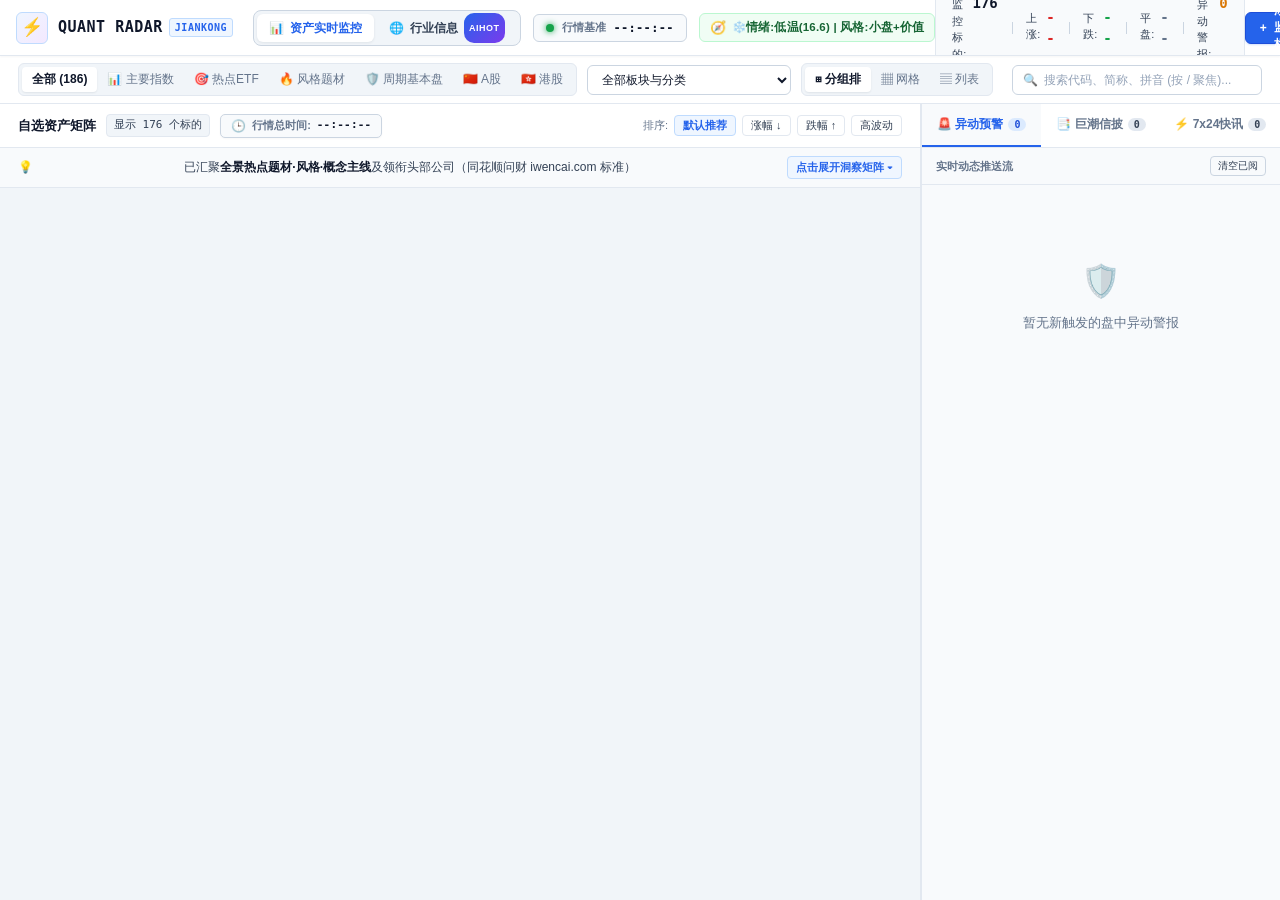
==== commit 29542e1b: "feat(themes): 升级风格题材为动态智能更新架构并对齐全量数据勾稽关系 - 抽离核心知识库：将原本硬编码的题材库抽离为独立配置 themes_knowledge_base.json 与 we" ====
--- a/web/index.html
+++ b/web/index.html
@@ -2600,7 +2600,7 @@
         <div id="theme-insight-prompt-bar" class="theme-insight-prompt-bar" style="display: none;">
           <div class="prompt-bar-content" onclick="toggleThemeInsight(true)">
             <span class="prompt-icon">💡</span>
-            <span class="prompt-text">已汇聚<strong>最近一周 11 大热点题材·风格·概念全景</strong>及领衔头部公司（同花顺问财 iwencai.com 标准）</span>
+            <span class="prompt-text">已汇聚<strong>全景热点题材·风格·概念主线</strong>及领衔头部公司（同花顺问财 iwencai.com 标准）</span>
             <span class="prompt-action">点击展开洞察矩阵 ▾</span>
           </div>
         </div>
@@ -2611,15 +2611,16 @@
             <div class="theme-banner-left">
               <span class="theme-banner-badge">🔥 问财热点</span>
               <span class="theme-banner-title">最近一周热点题材 · 风格 · 概念全景矩阵</span>
-              <span class="theme-banner-sub">权威借鉴同花顺 iwencai.com 概念库 · 11大核心主线领衔龙头深度透视 · 实时联动盘口</span>
+              <span class="theme-banner-sub">权威借鉴同花顺 iwencai.com 概念库 · 核心主线领衔龙头深度透视 · 实时联动盘口</span>
             </div>
             <div class="theme-banner-right">
-              <span class="theme-count-badge" id="theme-count-tag">11 大核心主线</span>
+              <span class="theme-count-badge" id="theme-count-tag">13 大核心主线</span>
+              <button id="btn-refresh-themes" class="theme-expand-btn" onclick="refreshThemeInsight()" title="刷新题材时效数据与区间表现" style="margin-right: 8px;">🔄 刷新指标</button>
               <button id="btn-toggle-insight-expand" class="theme-expand-btn">收起洞察 ▴</button>
             </div>
           </div>
           <div id="theme-insight-grid" class="theme-insight-grid">
-            <!-- 动态渲染 11 张精美题材洞察卡片 -->
+            <!-- 动态渲染精美题材洞察卡片 -->
           </div>
         </section>
 
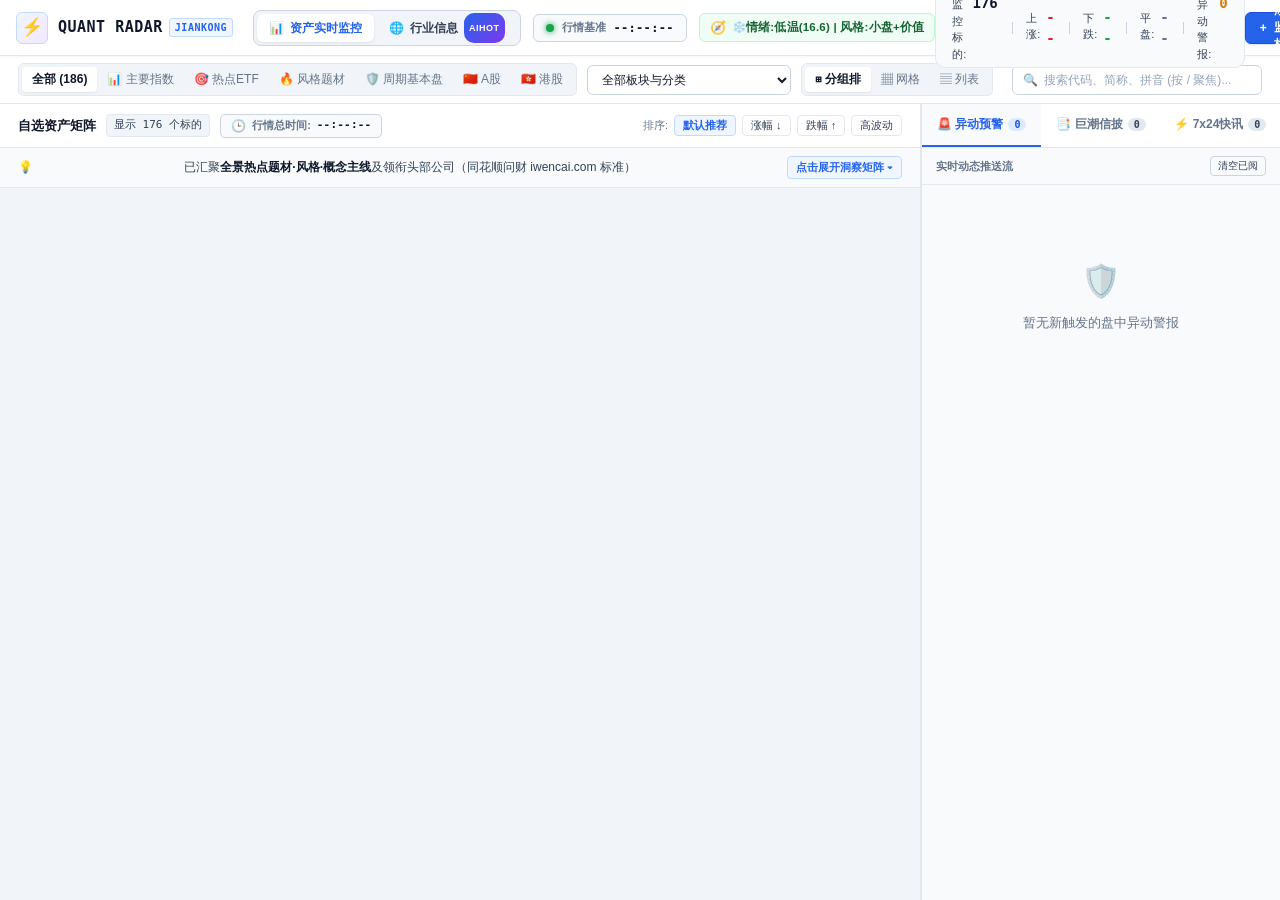
==== commit 4c8980a1: "fix(ui): 修复宏观与风格罗盘悬浮卡片被导航栏图层裁剪遮挡的问题" ====
--- a/web/index.html
+++ b/web/index.html
@@ -120,7 +120,7 @@
   flex-shrink: 0;
   box-shadow: 0 1px 2px rgba(15, 23, 42, 0.04);
   box-sizing: border-box;
-  overflow: hidden;
+  overflow: visible;
 }
 
 .nav-left {
@@ -2478,7 +2478,7 @@
           <span id="update-timer" style="display:none;">--:--:--</span>
         </div>
         <!-- 宏观与风格罗盘指示徽章 (对齐南方基金指数观澜量化框架) -->
-        <div id="macro-compass-pill" class="macro-compass-pill" title="宏观与风格罗盘 (对齐南方基金指数观澜量化框架)">
+        <div id="macro-compass-pill" class="macro-compass-pill">
           <span class="compass-icon">🧭</span>
           <span id="compass-summary-text" class="compass-text">❄️情绪:低温(16.6) | 风格:小盘+价值</span>
           <div id="compass-tooltip" class="compass-tooltip">
--- a/web/style.css
+++ b/web/style.css
@@ -112,7 +112,7 @@
   flex-shrink: 0;
   box-shadow: 0 1px 2px rgba(15, 23, 42, 0.04);
   box-sizing: border-box;
-  overflow: hidden;
+  overflow: visible;
 }
 
 .nav-left {
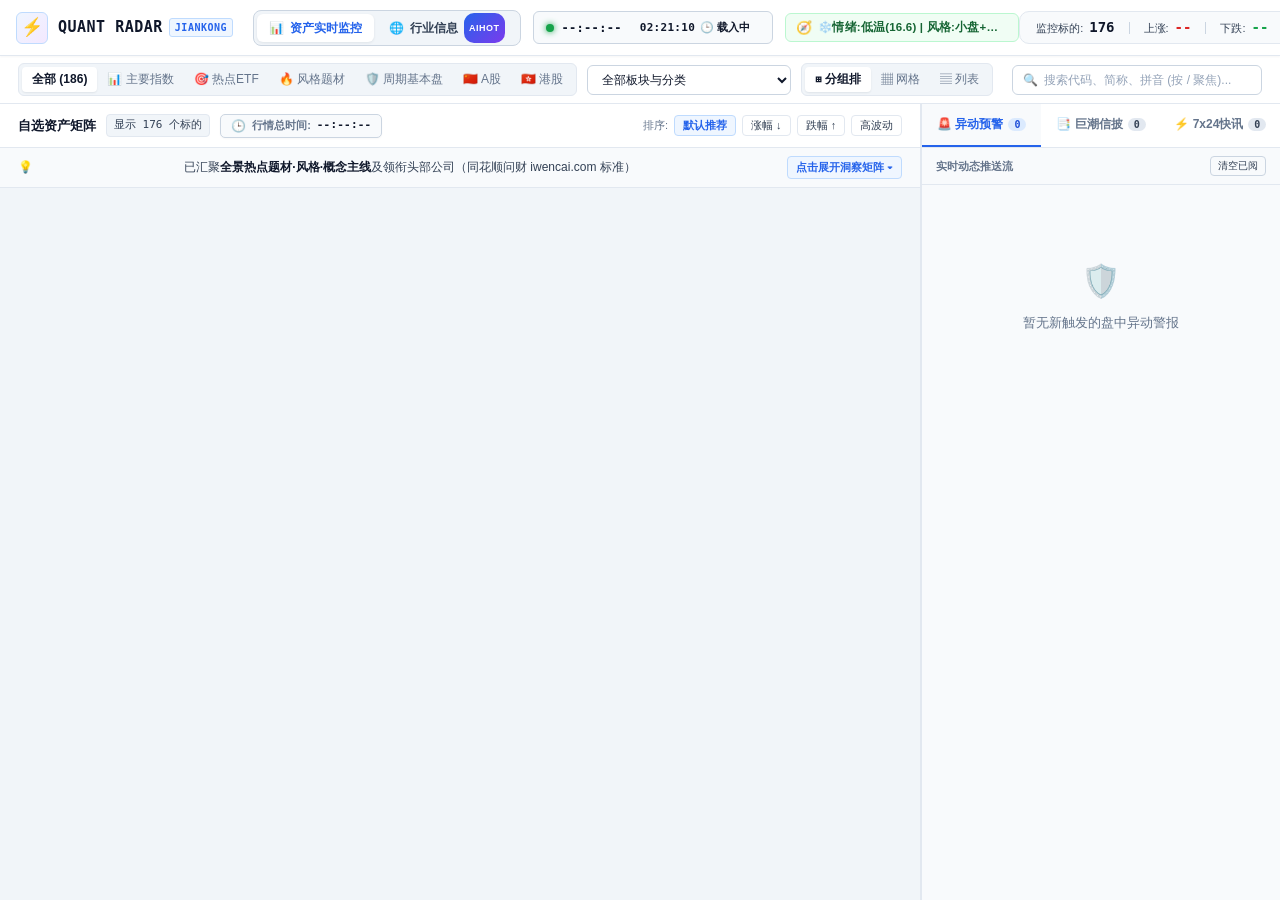
==== commit e5a0a88f: "feat: v2.2.0 多源历史行情链、组合条件预警引擎与首页交易时段标注 - 历史行情: tushare→akshare→baostock→腾讯四级降级链, 统一前复权(qfq)口径,   SQL" ====
--- a/web/index.html
+++ b/web/index.html
@@ -2475,6 +2475,11 @@
           <span class="pulse-dot"></span>
           <span class="dt-label">行情基准</span>
           <span id="market-full-datetime" class="dt-val">--:--:--</span>
+          <!-- 交易时段标注徽章：秒级当前时间点 + 交易时间/非交易时间 -->
+          <span id="market-session-badge" class="market-session-badge session-nontrading" title="当前交易时段 (A股)">
+            <span id="session-live-time" class="session-time">--:--:--</span>
+            <span id="session-status-text">🕒 载入中</span>
+          </span>
           <span id="update-timer" style="display:none;">--:--:--</span>
         </div>
         <!-- 宏观与风格罗盘指示徽章 (对齐南方基金指数观澜量化框架) -->
--- a/web/style.css
+++ b/web/style.css
@@ -189,6 +189,47 @@
   padding: 4px 12px;
   border-radius: 6px;
   font-size: 12px;
+  min-width: 0;
+  white-space: nowrap;
+}
+
+/* 中等逻辑宽度 (Windows 高缩放 / 小屏) 下头部让步：先隐藏"行情基准"标签 */
+@media (max-width: 1720px) {
+  .market-datetime-pill .dt-label {
+    display: none;
+  }
+}
+
+/* 更窄时压缩罗盘文字，保证统计看板与徽章完整显示 */
+@media (max-width: 1520px) {
+  .market-datetime-pill {
+    gap: 6px;
+    padding: 4px 8px;
+  }
+  .compass-text {
+    max-width: 190px;
+    overflow: hidden;
+    text-overflow: ellipsis;
+    white-space: nowrap;
+  }
+}
+
+/* 极窄逻辑宽度：进一步压缩导航间距与统计看板，防止头部溢出 */
+@media (max-width: 1400px) {
+  .nav-left {
+    gap: 8px;
+  }
+  .nav-tab-btn {
+    padding: 0 8px;
+    font-size: 11px;
+  }
+  .nav-metrics {
+    gap: 8px;
+    padding: 5px 10px;
+  }
+  .metric-val {
+    font-size: 13px;
+  }
 }
 
 .pulse-dot {
@@ -217,6 +258,42 @@
   color: #0f172a;
   font-weight: 700;
   letter-spacing: 0.3px;
+}
+
+/* 交易时段标注徽章 (时间点 + 交易时间/非交易时间) */
+.market-session-badge {
+  display: inline-flex;
+  align-items: center;
+  gap: 5px;
+  font-size: 11px;
+  font-weight: 700;
+  padding: 2px 9px;
+  border-radius: 11px;
+  border: 1px solid transparent;
+  white-space: nowrap;
+  line-height: 1.6;
+}
+.market-session-badge .session-time {
+  font-family: var(--font-mono);
+  letter-spacing: 0.3px;
+}
+/* 交易时间 (连续竞价中)：绿 */
+.market-session-badge.session-trading {
+  color: #15803d;
+  background: #dcfce7;
+  border-color: #86efac;
+}
+/* 盘前集合竞价 / 午间休市：琥珀 */
+.market-session-badge.session-break {
+  color: #b45309;
+  background: #fef3c7;
+  border-color: #fcd34d;
+}
+/* 收盘 / 周末 / 节假日休市：红 */
+.market-session-badge.session-closed {
+  color: #b91c1c;
+  background: #fee2e2;
+  border-color: #fca5a5;
 }
 
 /* 宏观与风格罗盘指示徽章 (对齐指数观澜量化框架) */
@@ -315,6 +392,8 @@
   padding: 5px 16px;
   border-radius: var(--radius-md);
   border: 1px solid var(--border-subtle);
+  flex-shrink: 0;
+  white-space: nowrap;
 }
 
 .metric-item {
@@ -323,6 +402,8 @@
   gap: 6px;
   font-size: 11px;
   color: var(--text-secondary);
+  flex-shrink: 0;
+  white-space: nowrap;
 }
 
 .metric-val {
@@ -341,12 +422,15 @@
   width: 1px;
   height: 12px;
   background: var(--border-medium);
+  flex-shrink: 0;
 }
 
 .nav-right {
   display: flex;
   align-items: center;
   gap: 10px;
+  flex-shrink: 0;
+  white-space: nowrap;
 }
 
 .btn {
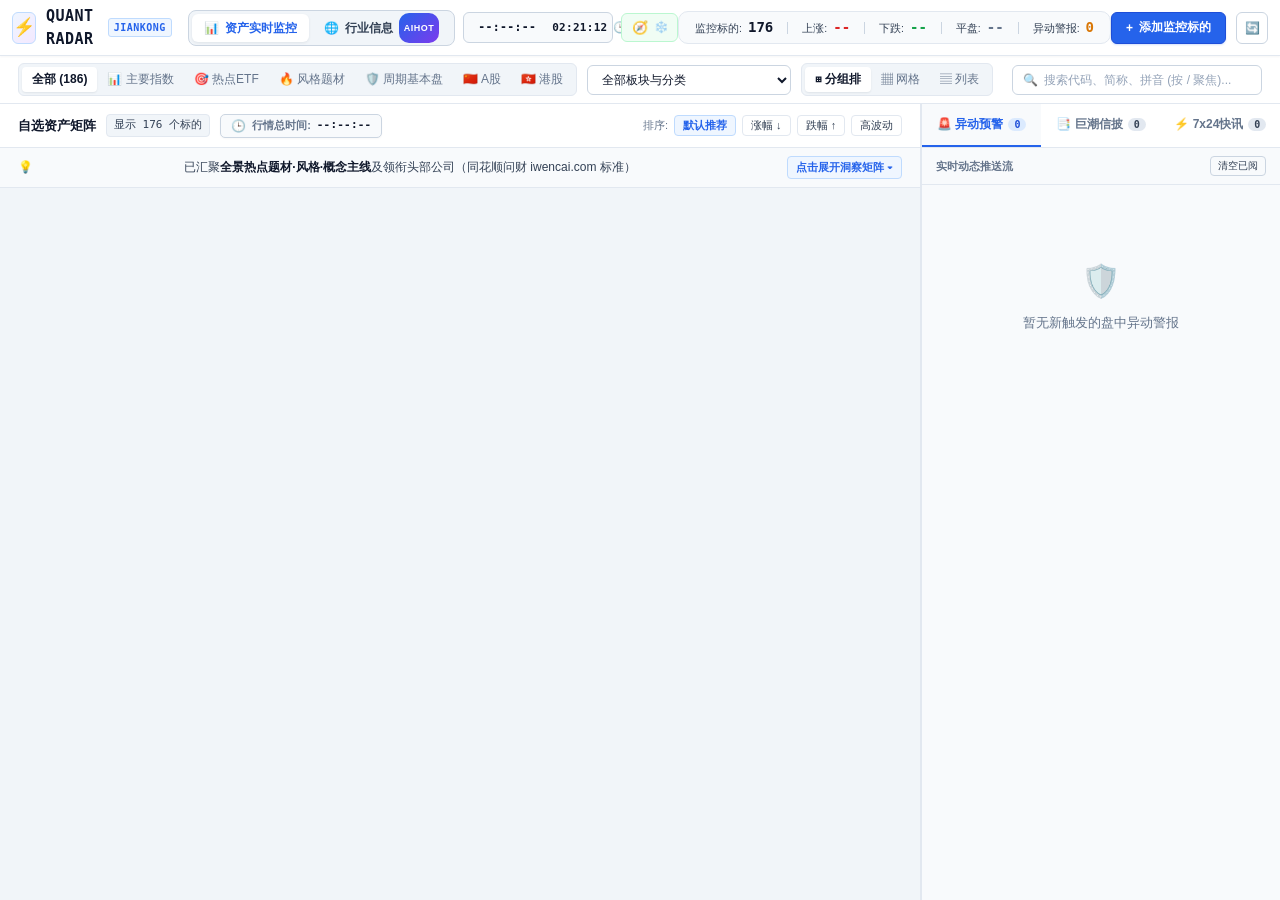
==== commit 6711f7f4: "feat(ui): 头部导航栏多档弹性自适应优化，收敛样式至 style.css 并确保小屏下添加股票按钮常驻可见" ====
--- a/web/index.html
+++ b/web/index.html
@@ -5,2448 +5,7 @@
   <meta name="viewport" content="width=device-width, initial-scale=1.0">
   <title>A股 / 港股 / 指数 / ETF 资产实时监控系统 - Quant Radar (Jiankong)</title>
   <link rel="stylesheet" href="style.css">
-  <style>
-/* ========================================================
-   QUANT RADAR - Light Financial Terminal Stylesheet
-   Professional, High-Contrast, Harmonious Multi-Asset Monitor
-   ======================================================== */
-
-:root {
-  /* Surfaces & Backgrounds */
-  --bg-app: #f1f5f9;         /* Slate 100 - soft off-white canvas, glare-free */
-  --bg-header: #ffffff;      /* Pure white top navigation */
-  --bg-sidebar: #ffffff;     /* Pure white right intel panel */
-  --bg-card: #ffffff;        /* Crisp white cards */
-  --bg-card-hover: #f8fafc;  /* Slate 50 subtle hover */
-  --bg-surface: #f1f5f9;     /* Slate 100 for secondary pills/badges */
-  --bg-input: #ffffff;       /* Pure white for inputs */
-
-  /* Borders & Dividers */
-  --border-subtle: #e2e8f0;  /* Slate 200 - clean crisp border */
-  --border-medium: #cbd5e1;  /* Slate 300 - structural rules */
-  --border-focus: #2563eb;   /* Royal Blue focus */
-
-  /* Typography - Razor Sharp Slate Contrast */
-  --text-main: #0f172a;      /* Slate 900 - ultra deep slate, maximum readability */
-  --text-secondary: #334155; /* Slate 700 - rich secondary body */
-  --text-muted: #64748b;     /* Slate 500 - labels and sub-captions */
-  --text-dim: #94a3b8;       /* Slate 400 - tertiary metadata */
-
-  /* Market convention: Red Up, Green Down (Chinese & HK Markets) */
-  --c-up: #dc2626;           /* Crimson Red 600 - authoritative financial red */
-  --c-up-bg: #fef2f2;        /* Red 50 */
-  --c-up-border: #fecaca;    /* Red 200 */
   
-  --c-down: #16a34a;         /* Forest Emerald Green 600 - crisp on white */
-  --c-down-bg: #f0fdf4;      /* Green 50 */
-  --c-down-border: #bbf7d0;  /* Green 200 */
-
-  --c-flat: #64748b;         /* Slate 500 */
-  --c-flat-bg: #f1f5f9;      /* Slate 100 */
-
-  /* Accents */
-  --accent-blue: #2563eb;    /* Royal Blue 600 */
-  --accent-purple: #7c3aed;  /* Violet 600 */
-  --accent-amber: #d97706;   /* Amber 600 */
-  --accent-cyan: #0284c7;    /* Sky 600 */
-  --accent-red: #dc2626;     /* Red 600 */
-
-  --font-sans: -apple-system, BlinkMacSystemFont, "Segoe UI", Roboto, "PingFang SC", "Hiragino Sans GB", "Microsoft YaHei", "微软雅黑", "Noto Sans SC", sans-serif;
-  --font-mono: "Consolas", "Monaco", "Menlo", "JetBrains Mono", monospace;
-
-  --shadow-sm: 0 1px 3px rgba(15, 23, 42, 0.05), 0 1px 2px rgba(15, 23, 42, 0.03);
-  --shadow-md: 0 4px 6px -1px rgba(15, 23, 42, 0.08), 0 2px 4px -2px rgba(15, 23, 42, 0.04);
-  --shadow-lg: 0 10px 15px -3px rgba(15, 23, 42, 0.1), 0 4px 6px -4px rgba(15, 23, 42, 0.05);
-
-  --radius-xs: 4px;
-  --radius-sm: 6px;
-  --radius-md: 10px;
-  --radius-lg: 14px;
-}
-
-* {
-  box-sizing: border-box;
-  margin: 0;
-  padding: 0;
-}
-
-body {
-  background-color: var(--bg-app);
-  color: var(--text-main);
-  font-family: var(--font-sans);
-  font-size: 13px;
-  line-height: 1.5;
-  overflow: hidden;
-  -webkit-font-smoothing: antialiased;
-}
-
-/* Scrollbar customization */
-::-webkit-scrollbar {
-  width: 6px;
-  height: 6px;
-}
-::-webkit-scrollbar-track {
-  background: var(--bg-app);
-}
-::-webkit-scrollbar-thumb {
-  background: #cbd5e1;
-  border-radius: 3px;
-}
-::-webkit-scrollbar-thumb:hover {
-  background: #94a3b8;
-}
-
-/* Layout */
-.dashboard-layout {
-  display: flex;
-  flex-direction: column;
-  height: 100vh;
-  width: 100vw;
-  overflow: hidden;
-}
-
-/* ==========================================
-   1. Top Navigation Bar
-   ========================================== */
-.top-nav {
-  height: 56px;
-  background: var(--bg-header);
-  border-bottom: 1px solid var(--border-subtle);
-  display: flex;
-  align-items: center;
-  justify-content: space-between;
-  padding: 0 16px;
-  z-index: 30;
-  flex-shrink: 0;
-  box-shadow: 0 1px 2px rgba(15, 23, 42, 0.04);
-  box-sizing: border-box;
-  overflow: visible;
-}
-
-.nav-left {
-  display: flex;
-  align-items: center;
-  gap: 12px;
-  flex-shrink: 0;
-}
-
-@media (max-width: 1440px) {
-  .brand-sub {
-    display: none;
-  }
-}
-
-.brand-logo {
-  display: flex;
-  align-items: center;
-  gap: 10px;
-  cursor: pointer;
-  text-decoration: none;
-}
-
-.logo-badge {
-  display: flex;
-  align-items: center;
-  justify-content: center;
-  width: 32px;
-  height: 32px;
-  background: linear-gradient(135deg, #eff6ff, #f3e8ff);
-  border: 1px solid #bfdbfe;
-  border-radius: var(--radius-sm);
-  font-size: 18px;
-}
-
-.brand-text {
-  display: flex;
-  flex-direction: column;
-}
-
-.brand-main {
-  font-family: var(--font-mono);
-  font-weight: 800;
-  font-size: 15px;
-  letter-spacing: 0.5px;
-  color: #0f172a;
-  display: flex;
-  align-items: center;
-  gap: 6px;
-}
-
-.edition-tag {
-  font-size: 10px;
-  padding: 1px 5px;
-  border-radius: 3px;
-  background: #eff6ff;
-  color: #2563eb;
-  border: 1px solid #bfdbfe;
-  font-weight: 700;
-}
-
-.brand-sub {
-  font-size: 11px;
-  color: var(--text-muted);
-}
-
-/* Prominent Market Date & Time Indicator */
-.market-datetime-pill {
-  display: flex;
-  align-items: center;
-  gap: 8px;
-  background: #f8fafc;
-  border: 1px solid var(--border-medium);
-  padding: 4px 12px;
-  border-radius: 6px;
-  font-size: 12px;
-}
-
-.pulse-dot {
-  width: 8px;
-  height: 8px;
-  background-color: var(--c-down);
-  border-radius: 50%;
-  box-shadow: 0 0 6px var(--c-down);
-  animation: pulse 1.8s infinite;
-}
-
-@keyframes pulse {
-  0% { transform: scale(0.95); box-shadow: 0 0 0 0 rgba(22, 163, 74, 0.7); }
-  70% { transform: scale(1); box-shadow: 0 0 0 5px rgba(22, 163, 74, 0); }
-  100% { transform: scale(0.95); box-shadow: 0 0 0 0 rgba(22, 163, 74, 0); }
-}
-
-.dt-label {
-  color: var(--text-muted);
-  font-weight: 600;
-  font-size: 11px;
-}
-
-.dt-val {
-  font-family: var(--font-mono);
-  color: #0f172a;
-  font-weight: 700;
-  letter-spacing: 0.3px;
-}
-
-/* 宏观与风格罗盘指示徽章 (对齐指数观澜量化框架) */
-.macro-compass-pill {
-  position: relative;
-  display: flex;
-  align-items: center;
-  gap: 6px;
-  background: #f0fdf4;
-  border: 1px solid #bbf7d0;
-  padding: 4px 10px;
-  border-radius: 6px;
-  font-size: 12px;
-  cursor: pointer;
-  transition: all 0.2s ease;
-}
-
-.macro-compass-pill:hover {
-  background: #dcfce7;
-  border-color: #86efac;
-}
-
-.compass-icon {
-  font-size: 13px;
-}
-
-.compass-text {
-  font-size: 11.5px;
-  font-weight: 600;
-  color: #166534;
-  letter-spacing: 0.2px;
-}
-
-.compass-tooltip {
-  display: none;
-  position: absolute;
-  top: calc(100% + 8px);
-  left: 0;
-  width: 290px;
-  background: #ffffff;
-  border: 1px solid var(--border-medium);
-  border-radius: 8px;
-  padding: 12px 14px;
-  box-shadow: 0 10px 25px -5px rgba(15, 23, 42, 0.15), 0 8px 10px -6px rgba(15, 23, 42, 0.1);
-  z-index: 1000;
-  pointer-events: none;
-}
-
-.macro-compass-pill:hover .compass-tooltip {
-  display: block;
-}
-
-.compass-tip-header {
-  font-size: 12px;
-  font-weight: 700;
-  color: #0f172a;
-  border-bottom: 1px solid var(--border-subtle);
-  padding-bottom: 6px;
-  margin-bottom: 8px;
-}
-
-.compass-tip-row {
-  display: flex;
-  justify-content: space-between;
-  font-size: 11.5px;
-  margin-bottom: 4px;
-}
-
-.compass-tip-row .k {
-  color: var(--text-muted);
-  font-weight: 500;
-}
-
-.compass-tip-row .v {
-  color: #0f172a;
-  font-weight: 600;
-}
-
-.compass-tip-sub {
-  font-size: 11px;
-  color: #2563eb;
-  background: #eff6ff;
-  padding: 4px 8px;
-  border-radius: 4px;
-  margin: 4px 0 8px 0;
-  line-height: 1.4;
-}
-
-/* Nav metrics pills */
-.nav-metrics {
-  display: flex;
-  align-items: center;
-  gap: 14px;
-  background: #f8fafc;
-  padding: 5px 16px;
-  border-radius: var(--radius-md);
-  border: 1px solid var(--border-subtle);
-}
-
-.metric-item {
-  display: flex;
-  align-items: baseline;
-  gap: 6px;
-  font-size: 11px;
-  color: var(--text-secondary);
-}
-
-.metric-val {
-  font-family: var(--font-mono);
-  font-size: 14px;
-  font-weight: 700;
-  color: var(--text-main);
-}
-
-.metric-val.val-up { color: var(--c-up); }
-.metric-val.val-down { color: var(--c-down); }
-.metric-val.val-flat { color: var(--c-flat); }
-.metric-val.val-alert { color: var(--accent-amber); font-weight: 800; }
-
-.metric-divider {
-  width: 1px;
-  height: 12px;
-  background: var(--border-medium);
-}
-
-.nav-right {
-  display: flex;
-  align-items: center;
-  gap: 10px;
-}
-
-.btn {
-  display: inline-flex;
-  align-items: center;
-  justify-content: center;
-  gap: 6px;
-  height: 32px;
-  padding: 0 14px;
-  border-radius: var(--radius-sm);
-  font-size: 12px;
-  font-weight: 600;
-  cursor: pointer;
-  transition: all 0.15s ease;
-  border: 1px solid transparent;
-}
-
-.btn-primary {
-  background: var(--accent-blue);
-  color: #ffffff;
-  border-color: #1d4ed8;
-  box-shadow: 0 1px 2px rgba(37, 99, 235, 0.2);
-}
-
-.btn-primary:hover {
-  background: #1d4ed8;
-  box-shadow: 0 2px 4px rgba(37, 99, 235, 0.3);
-}
-
-.btn-secondary {
-  background: #ffffff;
-  color: var(--text-secondary);
-  border-color: var(--border-medium);
-}
-
-.btn-secondary:hover {
-  background: #f8fafc;
-  color: var(--text-main);
-  border-color: #94a3b8;
-}
-
-.btn-icon {
-  width: 32px;
-  padding: 0;
-}
-
-/* ==========================================
-   2. Sub-Toolbar & Quick Filters
-   ========================================== */
-.toolbar {
-  height: 48px;
-  background: #ffffff;
-  border-bottom: 1px solid var(--border-subtle);
-  display: flex;
-  align-items: center;
-  justify-content: space-between;
-  padding: 0 18px;
-  flex-shrink: 0;
-}
-
-.toolbar-left, .toolbar-right {
-  display: flex;
-  align-items: center;
-  gap: 10px;
-}
-
-.segmented-control {
-  display: flex;
-  background: #f1f5f9;
-  padding: 3px;
-  border-radius: var(--radius-sm);
-  border: 1px solid var(--border-subtle);
-}
-
-.seg-btn {
-  border: none;
-  background: transparent;
-  color: var(--text-muted);
-  font-size: 12px;
-  padding: 4px 10px;
-  border-radius: var(--radius-xs);
-  cursor: pointer;
-  font-weight: 500;
-  transition: all 0.15s ease;
-  white-space: nowrap;
-}
-
-.seg-btn:hover {
-  color: var(--text-main);
-}
-
-.seg-btn.active {
-  background: #ffffff;
-  color: #0f172a;
-  font-weight: 700;
-  box-shadow: 0 1px 2px rgba(15, 23, 42, 0.08);
-}
-
-.custom-select {
-  height: 30px;
-  background: #ffffff;
-  border: 1px solid var(--border-medium);
-  border-radius: var(--radius-sm);
-  color: var(--text-main);
-  font-size: 12px;
-  padding: 0 10px;
-  outline: none;
-  cursor: pointer;
-}
-
-.custom-select:focus {
-  border-color: var(--border-focus);
-}
-
-.search-box {
-  display: flex;
-  align-items: center;
-  background: #ffffff;
-  border: 1px solid var(--border-medium);
-  border-radius: var(--radius-sm);
-  padding: 0 10px;
-  width: 250px;
-  height: 30px;
-  transition: border-color 0.15s;
-}
-
-.search-box:focus-within {
-  border-color: var(--border-focus);
-  box-shadow: 0 0 0 2px rgba(37, 99, 235, 0.15);
-}
-
-.search-icon {
-  font-size: 12px;
-  color: var(--text-dim);
-  margin-right: 6px;
-}
-
-.search-input {
-  border: none;
-  background: transparent;
-  color: var(--text-main);
-  font-size: 12px;
-  outline: none;
-  width: 100%;
-}
-
-.search-input::placeholder {
-  color: var(--text-dim);
-}
-
-.search-clear {
-  background: transparent;
-  border: none;
-  color: var(--text-dim);
-  cursor: pointer;
-  font-size: 12px;
-}
-
-.search-clear:hover {
-  color: var(--text-main);
-}
-
-/* ==========================================
-   3. Main Workspace: Watchlist (72%)
-   ========================================== */
-.main-content {
-  display: flex;
-  flex: 1;
-  overflow: hidden;
-}
-
-.watchlist-section {
-  flex: 72;
-  display: flex;
-  flex-direction: column;
-  overflow: hidden;
-  background: var(--bg-app);
-  border-right: 1px solid var(--border-subtle);
-}
-
-.section-header {
-  height: 44px;
-  display: flex;
-  align-items: center;
-  justify-content: space-between;
-  padding: 0 18px;
-  background: #ffffff;
-  border-bottom: 1px solid var(--border-subtle);
-  flex-shrink: 0;
-}
-
-.header-left {
-  display: flex;
-  align-items: center;
-  gap: 10px;
-}
-
-.header-title {
-  font-size: 13px;
-  font-weight: 700;
-  color: #0f172a;
-}
-
-.count-badge {
-  font-size: 11px;
-  background: #f1f5f9;
-  color: var(--text-secondary);
-  padding: 2px 7px;
-  border-radius: 4px;
-  font-family: var(--font-mono);
-  border: 1px solid var(--border-subtle);
-}
-
-/* Master Market Date & Time in Watchlist Header */
-.matrix-global-time-badge {
-  display: inline-flex;
-  align-items: center;
-  gap: 6px;
-  background: #f8fafc;
-  border: 1px solid #cbd5e1;
-  padding: 2px 10px;
-  border-radius: 5px;
-  font-size: 11px;
-  box-shadow: 0 1px 2px rgba(15, 23, 42, 0.03);
-}
-
-.matrix-time-icon {
-  font-size: 12px;
-}
-
-.matrix-time-label {
-  color: #64748b;
-  font-weight: 600;
-}
-
-.matrix-time-text {
-  font-family: var(--font-mono);
-  font-weight: 700;
-  color: #0f172a;
-  letter-spacing: 0.2px;
-}
-
-.sort-group {
-  display: flex;
-  align-items: center;
-  gap: 6px;
-}
-
-.sort-label {
-  font-size: 11px;
-  color: var(--text-muted);
-}
-
-.sort-chip {
-  background: #ffffff;
-  border: 1px solid var(--border-subtle);
-  color: var(--text-secondary);
-  font-size: 11px;
-  padding: 2px 8px;
-  border-radius: 4px;
-  cursor: pointer;
-  transition: all 0.12s;
-}
-
-.sort-chip:hover {
-  background: #f8fafc;
-  color: var(--text-main);
-  border-color: var(--border-medium);
-}
-
-.sort-chip.active {
-  background: #eff6ff;
-  border-color: #bfdbfe;
-  color: var(--accent-blue);
-  font-weight: 600;
-}
-
-/* Cards Grid View */
-.cards-grid {
-  flex: 1;
-  overflow-y: auto;
-  padding: 14px 18px;
-  display: grid;
-  grid-template-columns: repeat(auto-fill, minmax(260px, 1fr));
-  gap: 12px;
-  align-content: start;
-}
-
-.stock-card {
-  background: #ffffff;
-  border: 1px solid var(--border-subtle);
-  border-radius: var(--radius-sm);
-  padding: 12px 14px;
-  display: flex;
-  flex-direction: column;
-  gap: 8px;
-  cursor: pointer;
-  box-shadow: var(--shadow-sm);
-  transition: all 0.15s ease;
-}
-
-.stock-card:hover {
-  background: #f8fafc;
-  border-color: #cbd5e1;
-  box-shadow: var(--shadow-md);
-  transform: translateY(-1px);
-}
-
-.stock-card.is-alerted {
-  border-color: #f59e0b;
-  box-shadow: 0 0 0 1px #f59e0b, 0 4px 10px rgba(245, 158, 11, 0.12);
-}
-
-.stock-card.is-disabled {
-  opacity: 0.55;
-  background: #f8fafc;
-}
-
-.stock-card.is-index {
-  border-left: 3px solid #7c3aed;
-}
-
-.stock-card.is-etf {
-  border-left: 3px solid #d97706;
-}
-
-.card-top {
-  display: flex;
-  justify-content: space-between;
-  align-items: flex-start;
-}
-
-.stock-ident {
-  display: flex;
-  flex-direction: column;
-  gap: 2px;
-}
-
-.stock-title-row {
-  display: flex;
-  align-items: center;
-  gap: 6px;
-}
-
-.stock-name {
-  font-size: 14px;
-  font-weight: 700;
-  color: #0f172a;
-  letter-spacing: 0.2px;
-}
-
-.stock-code {
-  font-family: var(--font-mono);
-  font-size: 11px;
-  color: #64748b;
-  font-weight: 500;
-}
-
-.market-badge {
-  font-size: 10px;
-  font-weight: 700;
-  padding: 1px 6px;
-  border-radius: 4px;
-}
-
-.badge-index {
-  background: #f5f3ff;
-  color: #7c3aed;
-  border: 1px solid #ddd6fe;
-}
-
-.badge-etf {
-  background: #fffbeb;
-  color: #b45309;
-  border: 1px solid #fde68a;
-}
-
-.badge-hk {
-  background: #eff6ff;
-  color: #1d4ed8;
-  border: 1px solid #bfdbfe;
-}
-
-.badge-a {
-  background: #f1f5f9;
-  color: #475569;
-  border: 1px solid #e2e8f0;
-}
-
-.badge-stock {
-  background: #f1f5f9;
-  color: #475569;
-  border: 1px solid #e2e8f0;
-}
-
-.group-tag {
-  font-size: 10px;
-  padding: 2px 7px;
-  border-radius: 4px;
-  background: #f8fafc;
-  color: #475569;
-  border: 1px solid var(--border-subtle);
-  max-width: 130px;
-  overflow: hidden;
-  text-overflow: ellipsis;
-  white-space: nowrap;
-  font-weight: 500;
-}
-
-.group-index {
-  background: #f5f3ff;
-  color: #7c3aed;
-  border-color: #ddd6fe;
-}
-
-.group-etf {
-  background: #fffbeb;
-  color: #b45309;
-  border-color: #fde68a;
-}
-
-.group-theme {
-  background: #fef3c7;
-  color: #92400e;
-  border-color: #fde68a;
-  font-weight: 600;
-}
-
-.card-mid {
-  display: flex;
-  align-items: baseline;
-  justify-content: space-between;
-  padding: 4px 0 2px 0;
-}
-
-.price-container {
-  display: flex;
-  align-items: baseline;
-  gap: 4px;
-}
-
-.currency-sym {
-  font-size: 12px;
-  color: #64748b;
-  font-weight: 600;
-}
-
-.main-price {
-  font-family: var(--font-mono);
-  font-size: 20px;
-  font-weight: 800;
-  letter-spacing: -0.5px;
-  color: #0f172a;
-}
-
-.change-pill {
-  font-family: var(--font-mono);
-  font-weight: 700;
-  font-size: 12px;
-  padding: 3px 8px;
-  border-radius: 5px;
-  display: flex;
-  align-items: center;
-}
-
-.pill-up {
-  color: var(--c-up);
-  background: var(--c-up-bg);
-  border: 1px solid var(--c-up-border);
-}
-
-.pill-down {
-  color: var(--c-down);
-  background: var(--c-down-bg);
-  border: 1px solid var(--c-down-border);
-}
-
-.pill-flat {
-  color: var(--c-flat);
-  background: var(--c-flat-bg);
-  border: 1px solid var(--border-subtle);
-}
-
-/* Day Range Bar */
-.day-range-wrapper {
-  display: flex;
-  flex-direction: column;
-  gap: 3px;
-}
-
-.range-labels {
-  display: flex;
-  justify-content: space-between;
-  font-family: var(--font-mono);
-  font-size: 10px;
-  color: #64748b;
-}
-
-.range-bar-track {
-  height: 4px;
-  background: #e2e8f0;
-  border-radius: 2px;
-  position: relative;
-  overflow: hidden;
-}
-
-.range-bar-fill {
-  height: 100%;
-  border-radius: 2px;
-}
-
-.card-bottom {
-  display: flex;
-  justify-content: space-between;
-  align-items: center;
-  font-size: 11px;
-  color: #64748b;
-  border-top: 1px solid var(--border-subtle);
-  padding-top: 8px;
-  margin-top: 2px;
-}
-
-.card-actions {
-  display: flex;
-  align-items: center;
-  gap: 4px;
-}
-
-.action-chip {
-  background: #f8fafc;
-  border: 1px solid var(--border-medium);
-  color: #334155;
-  cursor: pointer;
-  font-size: 11px;
-  padding: 2px 7px;
-  border-radius: 4px;
-  transition: all 0.15s ease;
-  font-weight: 500;
-}
-
-.action-chip:hover {
-  color: #0f172a;
-  background: #f1f5f9;
-  border-color: #94a3b8;
-}
-
-.action-chip.danger {
-  color: #dc2626;
-  border-color: #fecaca;
-  background: #fff;
-}
-
-.action-chip.danger:hover {
-  color: #b91c1c;
-  background: #fef2f2;
-  border-color: #f87171;
-}
-
-/* Table View */
-.table-wrapper {
-  flex: 1;
-  overflow: auto;
-  padding: 14px 18px;
-}
-
-.dense-table {
-  width: 100%;
-  border-collapse: collapse;
-  font-size: 12px;
-  background: #ffffff;
-  border-radius: var(--radius-sm);
-  border: 1px solid var(--border-subtle);
-  box-shadow: var(--shadow-sm);
-}
-
-.dense-table th {
-  background: #f8fafc;
-  color: #475569;
-  padding: 9px 12px;
-  font-weight: 700;
-  text-align: left;
-  border-bottom: 1px solid var(--border-medium);
-  white-space: nowrap;
-}
-
-.dense-table td {
-  padding: 8px 12px;
-  border-bottom: 1px solid var(--border-subtle);
-  color: #0f172a;
-  white-space: nowrap;
-}
-
-.dense-table tr:hover td {
-  background: #f8fafc;
-}
-
-.text-right { text-align: right; }
-.text-center { text-align: center; }
-
-/* ==========================================
-   4. Right Section: Intel Panel (28%)
-   ========================================== */
-.intel-section {
-  flex: 28;
-  display: flex;
-  flex-direction: column;
-  background: #ffffff;
-  overflow: hidden;
-  border-left: 1px solid var(--border-subtle);
-}
-
-.intel-tabs {
-  height: 44px;
-  display: flex;
-  border-bottom: 1px solid var(--border-subtle);
-  background: #ffffff;
-  flex-shrink: 0;
-}
-
-.tab-btn {
-  flex: 1;
-  border: none;
-  background: transparent;
-  color: var(--text-muted);
-  font-size: 12px;
-  font-weight: 600;
-  cursor: pointer;
-  display: flex;
-  align-items: center;
-  justify-content: center;
-  gap: 5px;
-  border-bottom: 2px solid transparent;
-  transition: all 0.15s ease;
-}
-
-.tab-btn:hover {
-  color: var(--text-main);
-  background: #f8fafc;
-}
-
-.tab-btn.active {
-  color: var(--accent-blue);
-  border-bottom-color: var(--accent-blue);
-  background: #f8fafc;
-  font-weight: 700;
-}
-
-.tab-badge {
-  font-family: var(--font-mono);
-  font-size: 10px;
-  padding: 1px 6px;
-  border-radius: 8px;
-  background: #e2e8f0;
-  color: #334155;
-  font-weight: 700;
-}
-
-.tab-btn.active .tab-badge {
-  background: #dbeafe;
-  color: #1d4ed8;
-}
-
-.intel-header-bar {
-  padding: 8px 14px;
-  background: #f8fafc;
-  border-bottom: 1px solid var(--border-subtle);
-  display: flex;
-  align-items: center;
-  justify-content: space-between;
-  font-size: 11px;
-  color: var(--text-muted);
-  font-weight: 600;
-}
-
-.feed-list {
-  flex: 1;
-  overflow-y: auto;
-  padding: 12px;
-  display: flex;
-  flex-direction: column;
-  gap: 10px;
-  background: #f8fafc;
-}
-
-.tab-pane {
-  display: none;
-  flex: 1;
-  overflow: hidden;
-}
-
-.tab-pane.active {
-  display: flex;
-  flex-direction: column;
-}
-
-/* Feed Cards */
-.feed-card {
-  background: #ffffff;
-  border: 1px solid var(--border-subtle);
-  border-radius: var(--radius-sm);
-  padding: 11px 13px;
-  display: flex;
-  flex-direction: column;
-  gap: 6px;
-  box-shadow: var(--shadow-sm);
-  transition: all 0.15s ease;
-}
-
-.feed-card:hover {
-  background: #f8fafc;
-  border-color: #cbd5e1;
-  box-shadow: var(--shadow-md);
-}
-
-.feed-card.is-hit {
-  background: #fffbeb;
-  border: 1px solid #fcd34d;
-  box-shadow: 0 2px 6px rgba(245, 158, 11, 0.12);
-}
-
-.feed-card.is-hit:hover {
-  background: #fef3c7;
-  border-color: #f59e0b;
-}
-
-.feed-top {
-  display: flex;
-  justify-content: space-between;
-  align-items: center;
-  gap: 6px;
-}
-
-.feed-tag {
-  font-size: 10px;
-  font-weight: 700;
-  padding: 2px 6px;
-  border-radius: 4px;
-  text-transform: uppercase;
-}
-
-.tag-urgent {
-  background: #fef2f2;
-  color: #dc2626;
-  border: 1px solid #fecaca;
-}
-
-.tag-alert {
-  background: #fffbeb;
-  color: #d97706;
-  border: 1px solid #fde68a;
-}
-
-.tag-info {
-  background: #eff6ff;
-  color: #2563eb;
-  border: 1px solid #bfdbfe;
-}
-
-.feed-time {
-  font-family: var(--font-mono);
-  font-size: 11px;
-  color: #64748b;
-  font-weight: 600;
-  white-space: nowrap;
-}
-
-.feed-title {
-  font-size: 13px;
-  font-weight: 700;
-  color: #0f172a;
-  line-height: 1.4;
-}
-
-.feed-body {
-  font-size: 12px;
-  color: #334155;
-  line-height: 1.6;
-  word-break: break-word;
-}
-
-.feed-link {
-  font-size: 11px;
-  color: #2563eb;
-  text-decoration: none;
-  font-weight: 600;
-  margin-top: 4px;
-  display: inline-block;
-}
-
-.feed-link:hover {
-  text-decoration: underline;
-  color: #1d4ed8;
-}
-
-.feed-hit-tag {
-  display: inline-flex;
-  align-items: center;
-  gap: 4px;
-  padding: 2px 7px;
-  border-radius: 4px;
-  font-size: 11px;
-  font-weight: 700;
-  background: #fef3c7;
-  color: #b45309;
-  border: 1px solid #fde68a;
-  cursor: pointer;
-  transition: background 0.15s ease;
-}
-
-.feed-hit-tag:hover {
-  background: #fde68a;
-}
-
-/* 7x24 News Filter Bar */
-.news-filter-bar {
-  padding: 8px 12px;
-  background: #ffffff;
-  border-bottom: 1px solid var(--border-subtle);
-  display: flex;
-  align-items: center;
-  justify-content: space-between;
-  gap: 8px;
-}
-
-.news-seg-group {
-  display: flex;
-  background: #f1f5f9;
-  border: 1px solid var(--border-subtle);
-  border-radius: var(--radius-sm);
-  padding: 2px;
-  gap: 2px;
-}
-
-.news-seg-btn {
-  background: transparent;
-  border: none;
-  color: var(--text-muted);
-  padding: 3px 8px;
-  font-size: 11px;
-  border-radius: 4px;
-  cursor: pointer;
-  display: flex;
-  align-items: center;
-  gap: 4px;
-  transition: all 0.15s ease;
-}
-
-.news-seg-btn:hover {
-  color: var(--text-main);
-}
-
-.news-seg-btn.active {
-  background: #ffffff;
-  color: #0f172a;
-  font-weight: 700;
-  box-shadow: 0 1px 2px rgba(15, 23, 42, 0.08);
-}
-
-.sub-badge {
-  font-size: 10px;
-  font-family: var(--font-mono);
-  padding: 0 5px;
-  border-radius: 6px;
-  background: #e2e8f0;
-  color: #475569;
-}
-
-.sub-badge.highlight {
-  background: #fef3c7;
-  color: #b45309;
-  font-weight: 700;
-}
-
-.empty-state {
-  display: flex;
-  flex-direction: column;
-  align-items: center;
-  justify-content: center;
-  padding: 60px 20px;
-  color: var(--text-muted);
-  text-align: center;
-  gap: 8px;
-}
-
-.empty-icon {
-  font-size: 32px;
-  opacity: 0.6;
-}
-
-/* ==========================================
-   5. Modals & Drawers
-   ========================================== */
-.modal-overlay {
-  position: fixed;
-  top: 0;
-  left: 0;
-  right: 0;
-  bottom: 0;
-  background: rgba(15, 23, 42, 0.45);
-  backdrop-filter: blur(4px);
-  display: flex;
-  align-items: center;
-  justify-content: center;
-  z-index: 100;
-}
-
-.modal-window {
-  background: #ffffff;
-  border: 1px solid var(--border-medium);
-  border-radius: var(--radius-lg);
-  width: 480px;
-  max-width: 90vw;
-  box-shadow: var(--shadow-lg);
-  display: flex;
-  flex-direction: column;
-  overflow: hidden;
-  animation: modal-pop 0.2s cubic-bezier(0.16, 1, 0.3, 1);
-}
-
-@keyframes modal-pop {
-  0% { transform: scale(0.95); opacity: 0; }
-  100% { transform: scale(1); opacity: 1; }
-}
-
-.modal-header {
-  padding: 14px 18px;
-  border-bottom: 1px solid var(--border-subtle);
-  display: flex;
-  align-items: center;
-  justify-content: space-between;
-}
-
-.modal-title {
-  font-size: 14px;
-  font-weight: 700;
-  color: #0f172a;
-}
-
-.close-btn {
-  background: transparent;
-  border: none;
-  color: var(--text-muted);
-  font-size: 16px;
-  cursor: pointer;
-}
-
-.close-btn:hover { color: #0f172a; }
-
-.modal-body {
-  padding: 18px;
-  display: flex;
-  flex-direction: column;
-  gap: 14px;
-}
-
-.form-row {
-  display: flex;
-  flex-direction: column;
-  gap: 5px;
-}
-
-.form-label {
-  font-size: 12px;
-  font-weight: 600;
-  color: var(--text-secondary);
-}
-
-.form-input, .form-select {
-  background: #ffffff;
-  border: 1px solid var(--border-medium);
-  color: var(--text-main);
-  padding: 7px 12px;
-  border-radius: var(--radius-sm);
-  font-size: 13px;
-  width: 100%;
-}
-
-.form-input:focus, .form-select:focus {
-  border-color: var(--border-focus);
-  outline: none;
-  box-shadow: 0 0 0 2px rgba(37, 99, 235, 0.15);
-}
-
-.code-check-row {
-  display: flex;
-  gap: 8px;
-}
-
-.code-check-row .btn {
-  height: 34px;
-}
-
-.preview-pill {
-  padding: 6px 10px;
-  border-radius: 4px;
-  font-size: 11px;
-  background: #eff6ff;
-  border: 1px solid #bfdbfe;
-  color: #1d4ed8;
-}
-
-.slider-row {
-  display: flex;
-  align-items: center;
-  gap: 10px;
-}
-
-.slider-row input[type="range"] {
-  flex: 1;
-  cursor: pointer;
-}
-
-.slider-row .form-input {
-  width: 70px;
-  text-align: center;
-  font-family: var(--font-mono);
-}
-
-.field-tip {
-  font-size: 11px;
-  color: var(--text-muted);
-}
-
-.modal-footer {
-  padding: 12px 18px;
-  background: #f8fafc;
-  border-top: 1px solid var(--border-subtle);
-  display: flex;
-  justify-content: flex-end;
-  gap: 8px;
-}
-
-/* Detail Drawer */
-.drawer-overlay {
-  position: fixed;
-  top: 0;
-  left: 0;
-  right: 0;
-  bottom: 0;
-  background: rgba(15, 23, 42, 0.45);
-  backdrop-filter: blur(2px);
-  z-index: 90;
-}
-
-.drawer-window {
-  position: fixed;
-  top: 0;
-  right: 0;
-  bottom: 0;
-  width: 440px;
-  max-width: 90vw;
-  background: #ffffff;
-  border-left: 1px solid var(--border-medium);
-  box-shadow: -5px 0 25px rgba(15, 23, 42, 0.12);
-  display: flex;
-  flex-direction: column;
-  z-index: 95;
-  animation: drawer-slide 0.25s cubic-bezier(0.16, 1, 0.3, 1);
-}
-
-@keyframes drawer-slide {
-  0% { transform: translateX(100%); }
-  100% { transform: translateX(0); }
-}
-
-.drawer-content {
-  flex: 1;
-  overflow-y: auto;
-  padding: 16px;
-  display: flex;
-  flex-direction: column;
-  gap: 18px;
-}
-
-.spec-grid {
-  display: grid;
-  grid-template-columns: repeat(2, 1fr);
-  gap: 8px;
-  background: #f8fafc;
-  border: 1px solid var(--border-subtle);
-  border-radius: var(--radius-sm);
-  padding: 10px;
-}
-
-.spec-item {
-  display: flex;
-  flex-direction: column;
-  gap: 2px;
-}
-
-.spec-label {
-  font-size: 11px;
-  color: var(--text-muted);
-}
-
-.spec-val {
-  font-family: var(--font-mono);
-  font-size: 13px;
-  font-weight: 700;
-  color: var(--text-main);
-}
-
-/* Toast Notifications */
-.toast-container {
-  position: fixed;
-  bottom: 20px;
-  right: 20px;
-  display: flex;
-  flex-direction: column;
-  gap: 8px;
-  z-index: 200;
-}
-
-.toast {
-  background: #0f172a;
-  color: #ffffff;
-  border: 1px solid #334155;
-  padding: 8px 14px;
-  border-radius: var(--radius-sm);
-  font-size: 12px;
-  box-shadow: 0 4px 12px rgba(15, 23, 42, 0.25);
-  display: flex;
-  align-items: center;
-  gap: 8px;
-  animation: toast-in 0.2s ease;
-}
-
-@keyframes toast-in {
-  0% { transform: translateY(10px); opacity: 0; }
-  100% { transform: translateY(0); opacity: 1; }
-}
-
-
-/* ==========================================
-   Group Swimlane Styles (同类型/板块分排归拢陈列)
-   ========================================== */
-.cards-grouped-container {
-  flex: 1;
-  overflow-y: auto;
-  padding: 14px 18px;
-  display: flex;
-  flex-direction: column;
-  gap: 14px;
-}
-
-.group-swimlane {
-  display: flex;
-  flex-direction: column;
-  gap: 10px;
-  background: #ffffff;
-  border: 1px solid var(--border-subtle);
-  border-radius: var(--radius-sm);
-  padding: 12px 14px;
-  box-shadow: 0 1px 3px rgba(15, 23, 42, 0.04);
-  transition: all 0.15s ease;
-}
-
-.group-swimlane:hover {
-  border-color: #cbd5e1;
-  box-shadow: 0 2px 6px rgba(15, 23, 42, 0.06);
-}
-
-.group-swimlane.is-theme-group {
-  border-left: 4px solid var(--accent-amber);
-  background: linear-gradient(180deg, #fffdfa 0%, #ffffff 100%);
-}
-
-.group-swimlane.is-index-group {
-  border-left: 4px solid var(--accent-purple);
-  background: linear-gradient(180deg, #fdfaff 0%, #ffffff 100%);
-}
-
-.group-swimlane.is-etf-group {
-  border-left: 4px solid var(--accent-cyan);
-  background: linear-gradient(180deg, #f8fcfe 0%, #ffffff 100%);
-}
-
-.group-swimlane-header {
-  display: flex;
-  align-items: center;
-  justify-content: space-between;
-  padding-bottom: 8px;
-  border-bottom: 1px solid var(--border-subtle);
-  user-select: none;
-}
-
-.group-header-left {
-  display: flex;
-  align-items: center;
-  gap: 8px;
-  flex-wrap: wrap;
-}
-
-.group-header-right {
-  display: flex;
-  align-items: center;
-  gap: 8px;
-}
-
-.group-icon {
-  font-size: 15px;
-}
-
-.group-name-title {
-  font-size: 13px;
-  font-weight: 700;
-  color: #0f172a;
-  letter-spacing: 0.2px;
-}
-
-.group-count-badge {
-  font-size: 11px;
-  background: #f1f5f9;
-  color: #475569;
-  padding: 2px 7px;
-  border-radius: 4px;
-  font-family: var(--font-mono);
-  font-weight: 600;
-  border: 1px solid var(--border-subtle);
-}
-
-.group-avg-tag {
-  font-family: var(--font-mono);
-  font-size: 11px;
-  font-weight: 700;
-  padding: 2px 7px;
-  border-radius: 4px;
-}
-
-.group-avg-tag.is-up {
-  color: var(--c-up);
-  background: var(--c-up-bg);
-  border: 1px solid var(--c-up-border);
-}
-
-.group-avg-tag.is-down {
-  color: var(--c-down);
-  background: var(--c-down-bg);
-  border: 1px solid var(--c-down-border);
-}
-
-.group-avg-tag.is-flat {
-  color: var(--c-flat);
-  background: var(--c-flat-bg);
-  border: 1px solid var(--border-subtle);
-}
-
-.group-alert-pill {
-  font-size: 11px;
-  background: #fef2f2;
-  color: #dc2626;
-  border: 1px solid #fecaca;
-  padding: 2px 8px;
-  border-radius: 4px;
-  font-weight: 700;
-}
-
-.group-fold-btn {
-  background: #f8fafc;
-  border: 1px solid var(--border-medium);
-  color: var(--text-secondary);
-  cursor: pointer;
-  font-size: 11px;
-  padding: 2px 8px;
-  border-radius: 4px;
-  transition: all 0.15s ease;
-  font-weight: 600;
-}
-
-.group-fold-btn:hover {
-  background: #f1f5f9;
-  color: #0f172a;
-  border-color: #94a3b8;
-}
-
-.group-cards-row {
-  display: grid;
-  grid-template-columns: repeat(auto-fill, minmax(260px, 1fr));
-  gap: 12px;
-}
-
-/* ==========================================
-   Theme Insight Section (问财标准题材风格洞察)
-   ========================================== */
-.theme-insight-prompt-bar {
-  background: #f8fafc;
-  border-bottom: 1px solid var(--border-subtle);
-  padding: 8px 18px;
-  cursor: pointer;
-  transition: all 0.15s ease;
-}
-
-.theme-insight-prompt-bar:hover {
-  background: #eff6ff;
-  border-bottom-color: #bfdbfe;
-}
-
-.prompt-bar-content {
-  display: flex;
-  align-items: center;
-  justify-content: space-between;
-  font-size: 12px;
-  color: var(--text-secondary);
-}
-
-.prompt-bar-content strong {
-  color: #0f172a;
-}
-
-.prompt-action {
-  font-size: 11px;
-  font-weight: 700;
-  color: var(--accent-blue);
-  background: #eff6ff;
-  border: 1px solid #bfdbfe;
-  padding: 2px 8px;
-  border-radius: 4px;
-}
-
-.theme-insight-section {
-  display: flex;
-  flex-direction: column;
-  background: #ffffff;
-  border-bottom: 2px solid var(--border-subtle);
-  max-height: 520px;
-  overflow-y: auto;
-  box-shadow: 0 4px 12px rgba(15, 23, 42, 0.04);
-  animation: slideDown 0.2s ease-out;
-}
-
-@keyframes slideDown {
-  from { opacity: 0; transform: translateY(-6px); }
-  to { opacity: 1; transform: translateY(0); }
-}
-
-.theme-insight-banner {
-  display: flex;
-  align-items: center;
-  justify-content: space-between;
-  padding: 10px 18px;
-  background: linear-gradient(90deg, #fffbeb 0%, #ffffff 100%);
-  border-bottom: 1px solid #fef3c7;
-  position: sticky;
-  top: 0;
-  z-index: 5;
-}
-
-.theme-banner-left {
-  display: flex;
-  align-items: center;
-  gap: 10px;
-  flex-wrap: wrap;
-}
-
-.theme-banner-badge {
-  font-size: 11px;
-  font-weight: 800;
-  background: #f59e0b;
-  color: #ffffff;
-  padding: 2px 7px;
-  border-radius: 4px;
-  letter-spacing: 0.3px;
-}
-
-.theme-banner-title {
-  font-size: 13px;
-  font-weight: 800;
-  color: #0f172a;
-}
-
-.theme-banner-sub {
-  font-size: 11px;
-  color: #64748b;
-}
-
-.theme-banner-right {
-  display: flex;
-  align-items: center;
-  gap: 8px;
-}
-
-.theme-count-badge {
-  font-family: var(--font-mono);
-  font-size: 11px;
-  font-weight: 700;
-  background: #fef3c7;
-  color: #b45309;
-  border: 1px solid #fde68a;
-  padding: 2px 8px;
-  border-radius: 4px;
-}
-
-.theme-expand-btn {
-  background: #ffffff;
-  border: 1px solid var(--border-medium);
-  font-size: 11px;
-  font-weight: 600;
-  color: var(--text-secondary);
-  padding: 3px 8px;
-  border-radius: 4px;
-  cursor: pointer;
-  transition: all 0.12s;
-}
-
-.theme-expand-btn:hover {
-  background: #f8fafc;
-  color: #0f172a;
-  border-color: #94a3b8;
-}
-
-.theme-insight-grid {
-  display: grid;
-  grid-template-columns: repeat(auto-fill, minmax(460px, 1fr));
-  gap: 12px;
-  padding: 14px 18px;
-  background: #f8fafc;
-}
-
-.theme-card {
-  background: #ffffff;
-  border: 1px solid var(--border-subtle);
-  border-left: 4px solid var(--accent-amber);
-  border-radius: var(--radius-sm);
-  padding: 12px 14px;
-  display: flex;
-  flex-direction: column;
-  gap: 10px;
-  box-shadow: 0 1px 3px rgba(15, 23, 42, 0.04);
-  transition: all 0.15s ease;
-}
-
-.theme-card:hover {
-  border-color: #cbd5e1;
-  box-shadow: 0 4px 10px rgba(15, 23, 42, 0.07);
-}
-
-.theme-card-header {
-  display: flex;
-  justify-content: space-between;
-  align-items: flex-start;
-  gap: 10px;
-  padding-bottom: 8px;
-  border-bottom: 1px solid var(--border-subtle);
-}
-
-.theme-name-row {
-  display: flex;
-  align-items: center;
-  gap: 8px;
-  margin-bottom: 4px;
-}
-
-.theme-name {
-  font-size: 14px;
-  font-weight: 800;
-  color: #0f172a;
-}
-
-.theme-cat-tag {
-  font-size: 10px;
-  color: #2563eb;
-  background: #eff6ff;
-  border: 1px solid #bfdbfe;
-  padding: 1px 6px;
-  border-radius: 3px;
-  font-weight: 600;
-}
-
-.theme-meta-row {
-  display: flex;
-  align-items: center;
-  gap: 6px;
-  flex-wrap: wrap;
-}
-
-.theme-hot-tag {
-  font-size: 10px;
-  color: #d97706;
-  font-weight: 700;
-  background: #fffbeb;
-  border: 1px solid #fef3c7;
-  padding: 1px 6px;
-  border-radius: 3px;
-}
-
-.theme-flow-tag {
-  font-size: 10px;
-  color: #dc2626;
-  font-weight: 700;
-  background: #fef2f2;
-  border: 1px solid #fecaca;
-  padding: 1px 6px;
-  border-radius: 3px;
-  font-family: var(--font-mono);
-}
-
-.theme-rt-avg {
-  font-size: 10px;
-  font-weight: 700;
-  padding: 1px 6px;
-  border-radius: 3px;
-  font-family: var(--font-mono);
-}
-
-.theme-rt-avg.is-up {
-  color: var(--c-up);
-  background: var(--c-up-bg);
-  border: 1px solid var(--c-up-border);
-}
-
-.theme-rt-avg.is-down {
-  color: var(--c-down);
-  background: var(--c-down-bg);
-  border: 1px solid var(--c-down-border);
-}
-
-.theme-jump-btn {
-  background: #f8fafc;
-  border: 1px solid var(--border-medium);
-  font-size: 11px;
-  font-weight: 700;
-  color: var(--accent-blue);
-  padding: 3px 8px;
-  border-radius: 4px;
-  cursor: pointer;
-  white-space: nowrap;
-  transition: all 0.12s;
-}
-
-.theme-jump-btn:hover {
-  background: #eff6ff;
-  border-color: #93c5fd;
-  color: #1d4ed8;
-}
-
-.theme-driver-box {
-  background: #f8fafc;
-  border: 1px solid var(--border-subtle);
-  border-radius: 4px;
-  padding: 7px 10px;
-  font-size: 11.5px;
-  line-height: 1.5;
-  color: #334155;
-}
-
-.driver-label {
-  font-weight: 700;
-  color: #0f172a;
-  margin-right: 4px;
-}
-
-.driver-text {
-  display: inline;
-  margin: 0;
-}
-
-.theme-leaders-box {
-  display: flex;
-  flex-direction: column;
-  gap: 6px;
-}
-
-.leaders-title-row {
-  display: flex;
-  align-items: center;
-  justify-content: space-between;
-}
-
-.leaders-title {
-  font-size: 11px;
-  font-weight: 800;
-  color: #475569;
-  letter-spacing: 0.2px;
-}
-
-.leaders-list {
-  display: grid;
-  grid-template-columns: 1fr 1fr;
-  gap: 8px;
-}
-
-.leader-item {
-  background: #ffffff;
-  border: 1px solid var(--border-medium);
-  border-radius: 4px;
-  padding: 6px 8px;
-  display: flex;
-  flex-direction: column;
-  gap: 3px;
-  cursor: pointer;
-  transition: all 0.12s;
-}
-
-.leader-item:hover {
-  border-color: var(--accent-blue);
-  background: #f8fafc;
-  transform: translateY(-1px);
-}
-
-.leader-head {
-  display: flex;
-  align-items: center;
-  justify-content: space-between;
-  gap: 4px;
-}
-
-.leader-role {
-  font-size: 9.5px;
-  font-weight: 800;
-  padding: 1px 4px;
-  border-radius: 2px;
-}
-
-.leader-role.role-l1 {
-  background: #fee2e2;
-  color: #dc2626;
-  border: 1px solid #fecaca;
-}
-
-.leader-role.role-l2 {
-  background: #fef3c7;
-  color: #b45309;
-  border: 1px solid #fde68a;
-}
-
-.leader-code-name {
-  font-size: 12px;
-  color: #0f172a;
-  font-weight: 700;
-  display: flex;
-  align-items: baseline;
-  gap: 3px;
-}
-
-.leader-code {
-  font-size: 10px;
-  color: #64748b;
-  font-family: var(--font-mono);
-  font-weight: 500;
-}
-
-.leader-quote {
-  font-family: var(--font-mono);
-  font-size: 11px;
-  font-weight: 700;
-  white-space: nowrap;
-}
-
-.leader-quote.is-up { color: var(--c-up); }
-.leader-quote.is-down { color: var(--c-down); }
-.leader-quote.is-flat { color: var(--c-flat); }
-
-.leader-desc {
-  font-size: 10.5px;
-  color: #475569;
-  line-height: 1.4;
-  margin: 0;
-  display: -webkit-box;
-  -webkit-line-clamp: 2;
-  -webkit-box-orient: vertical;
-  overflow: hidden;
-}
-
-/* Card highlight animation when jumped */
-.group-swimlane.highlight-pulse, .stock-card.highlight-pulse {
-  animation: swimlanePulse 2.5s ease-out;
-}
-
-@keyframes swimlanePulse {
-  0% { box-shadow: 0 0 0 0 rgba(37, 99, 235, 0.6); border-color: #2563eb; }
-  30% { box-shadow: 0 0 0 6px rgba(37, 99, 235, 0.25); border-color: #2563eb; }
-  100% { box-shadow: none; }
-}
-
-/* ========================================================
-   AIHOT 行业信息栏目专用高质感金融终端样式
-   ======================================================== */
-.main-nav-tabs {
-  display: inline-flex;
-  align-items: center;
-  gap: 3px;
-  background: #f1f5f9;
-  padding: 3px;
-  border-radius: 8px;
-  border: 1px solid var(--border-medium);
-  height: 36px;
-  box-sizing: border-box;
-  flex-shrink: 0;
-  margin-left: 8px;
-}
-
-.nav-tab-btn {
-  display: inline-flex;
-  align-items: center;
-  gap: 6px;
-  height: 28px;
-  line-height: 28px;
-  padding: 0 12px;
-  font-size: 12px;
-  font-weight: 700;
-  border: none;
-  background: transparent;
-  color: var(--text-secondary);
-  border-radius: 6px;
-  cursor: pointer;
-  white-space: nowrap;
-  flex-shrink: 0;
-  transition: all 0.15s ease;
-}
-
-.nav-tab-btn:hover {
-  color: var(--text-main);
-  background: rgba(255, 255, 255, 0.6);
-}
-
-.nav-tab-btn.active {
-  background: #ffffff;
-  color: var(--accent-blue);
-  box-shadow: 0 1px 3px rgba(15, 23, 42, 0.08);
-}
-
-.tab-badge-aihot {
-  font-size: 9px;
-  font-weight: 800;
-  padding: 1px 5px;
-  background: linear-gradient(135deg, #2563eb, #7c3aed);
-  color: #ffffff;
-  border-radius: 10px;
-  letter-spacing: 0.5px;
-}
-
-.view-panel {
-  display: flex;
-  flex-direction: column;
-  flex: 1;
-  height: calc(100vh - 56px);
-  overflow: hidden;
-}
-
-/* 行业信息主体布局 */
-.industry-layout {
-  display: grid;
-  grid-template-columns: 63% 37%;
-  gap: 16px;
-  padding: 14px 18px;
-  height: calc(100vh - 120px);
-  overflow: hidden;
-}
-
-.industry-main-feed {
-  display: flex;
-  flex-direction: column;
-  height: 100%;
-  overflow-y: auto;
-  gap: 12px;
-  padding-right: 6px;
-}
-
-.industry-sidebar {
-  display: flex;
-  flex-direction: column;
-  gap: 14px;
-  height: 100%;
-  overflow-y: auto;
-  padding-right: 4px;
-}
-
-/* 行业顶部 Banner */
-.industry-lead-banner {
-  background: linear-gradient(90deg, #eff6ff 0%, #ffffff 100%);
-  border: 1px solid #bfdbfe;
-  border-radius: var(--radius-md);
-  padding: 12px 18px;
-  display: flex;
-  align-items: center;
-  justify-content: space-between;
-  box-shadow: var(--shadow-sm);
-  margin-bottom: 2px;
-}
-
-.lead-title-box {
-  display: flex;
-  flex-direction: column;
-  gap: 4px;
-}
-
-.lead-main-title {
-  font-size: 13px;
-  font-weight: 800;
-  color: #1e3a8a;
-  display: flex;
-  align-items: center;
-  gap: 8px;
-}
-
-.lead-desc-text {
-  font-size: 11.5px;
-  color: #334155;
-  line-height: 1.45;
-}
-
-.lead-stat-pills {
-  display: flex;
-  align-items: center;
-  gap: 10px;
-}
-
-.stat-pill {
-  display: flex;
-  flex-direction: column;
-  align-items: center;
-  background: #ffffff;
-  border: 1px solid #dbeafe;
-  padding: 4px 10px;
-  border-radius: 6px;
-  min-width: 65px;
-}
-
-.stat-pill-num {
-  font-family: var(--font-mono);
-  font-weight: 800;
-  font-size: 14px;
-  color: var(--accent-blue);
-}
-
-.stat-pill-lbl {
-  font-size: 10px;
-  color: var(--text-muted);
-}
-
-/* 行业情报卡片 */
-.industry-card {
-  background: #ffffff;
-  border: 1px solid var(--border-subtle);
-  border-radius: var(--radius-md);
-  padding: 14px 16px;
-  box-shadow: var(--shadow-sm);
-  display: flex;
-  flex-direction: column;
-  gap: 8px;
-  transition: all 0.15s ease;
-  position: relative;
-}
-
-.industry-card:hover {
-  border-color: #93c5fd;
-  box-shadow: 0 4px 12px rgba(37, 99, 235, 0.08);
-  transform: translateY(-1px);
-}
-
-.industry-card.is-hot {
-  border-left: 4px solid #ef4444;
-}
-
-.card-top-meta {
-  display: flex;
-  align-items: center;
-  justify-content: space-between;
-  gap: 8px;
-}
-
-.meta-tags-left {
-  display: flex;
-  align-items: center;
-  gap: 6px;
-  flex-wrap: wrap;
-}
-
-.cat-pill {
-  font-size: 11px;
-  font-weight: 700;
-  background: #eff6ff;
-  color: #1d4ed8;
-  border: 1px solid #bfdbfe;
-  padding: 2px 7px;
-  border-radius: 4px;
-}
-
-.cat-count-pill {
-  font-size: 10.5px;
-  font-family: var(--font-mono);
-  font-weight: 700;
-  opacity: 0.85;
-  margin-left: 2px;
-}
-
-.auth-tag {
-  font-size: 10.5px;
-  font-weight: 600;
-  background: #f8fafc;
-  color: #475569;
-  border: 1px solid var(--border-medium);
-  padding: 2px 6px;
-  border-radius: 4px;
-}
-
-.card-time {
-  font-family: var(--font-mono);
-  font-size: 11px;
-  color: var(--text-dim);
-}
-
-.card-title-text {
-  font-size: 14px;
-  font-weight: 700;
-  color: #0f172a;
-  line-height: 1.4;
-}
-
-.card-content-text {
-  font-size: 12px;
-  color: #475569;
-  line-height: 1.5;
-}
-
-/* AI 打分胶囊 */
-.score-badge {
-  display: inline-flex;
-  align-items: center;
-  gap: 4px;
-  font-family: var(--font-mono);
-  font-weight: 800;
-  font-size: 11px;
-  padding: 2px 8px;
-  border-radius: 4px;
-}
-
-.score-badge.score-high {
-  background: #fef2f2;
-  color: #dc2626;
-  border: 1px solid #fecaca;
-}
-
-.score-badge.score-medium {
-  background: #fef3c7;
-  color: #b45309;
-  border: 1px solid #fde68a;
-}
-
-.card-impact-box {
-  background: #f8fafc;
-  border-left: 3px solid #3b82f6;
-  padding: 6px 10px;
-  border-radius: 0 4px 4px 0;
-  font-size: 11px;
-  color: #334155;
-  display: flex;
-  align-items: baseline;
-  gap: 6px;
-}
-
-.impact-label {
-  font-weight: 700;
-  color: #1e40af;
-  white-space: nowrap;
-}
-
-/* 关联自选股标签 */
-.card-matched-stocks {
-  display: flex;
-  align-items: center;
-  gap: 6px;
-  flex-wrap: wrap;
-  margin-top: 2px;
-  padding-top: 6px;
-  border-top: 1px dashed var(--border-subtle);
-}
-
-.matched-label {
-  font-size: 11px;
-  font-weight: 600;
-  color: var(--text-muted);
-}
-
-.matched-stock-pill {
-  display: inline-flex;
-  align-items: center;
-  gap: 4px;
-  background: #f1f5f9;
-  border: 1px solid #cbd5e1;
-  padding: 2px 8px;
-  border-radius: 4px;
-  font-size: 11.5px;
-  font-weight: 700;
-  color: #0f172a;
-  cursor: pointer;
-  transition: all 0.12s ease;
-}
-
-.matched-stock-pill:hover {
-  background: #eff6ff;
-  border-color: #2563eb;
-  color: #2563eb;
-  transform: translateY(-1px);
-}
-
-.stock-pill-code {
-  font-family: var(--font-mono);
-  font-size: 10px;
-  color: #64748b;
-  font-weight: 500;
-}
-
-/* 侧边栏卡片通用容器 */
-.side-panel-card {
-  background: #ffffff;
-  border: 1px solid var(--border-subtle);
-  border-radius: var(--radius-md);
-  padding: 14px 16px;
-  box-shadow: var(--shadow-sm);
-  display: flex;
-  flex-direction: column;
-  gap: 12px;
-}
-
-.side-panel-header {
-  display: flex;
-  align-items: center;
-  justify-content: space-between;
-  border-bottom: 1px solid var(--border-subtle);
-  padding-bottom: 8px;
-}
-
-.side-panel-title {
-  font-size: 13px;
-  font-weight: 800;
-  color: #0f172a;
-  display: flex;
-  align-items: center;
-  gap: 6px;
-}
-
-.daily-brief-item {
-  border-bottom: 1px solid #f1f5f9;
-  padding-bottom: 10px;
-}
-
-.daily-brief-item:last-child {
-  border-bottom: none;
-  padding-bottom: 0;
-}
-
-.daily-headline {
-  font-size: 12.5px;
-  font-weight: 700;
-  color: #0f172a;
-  margin-bottom: 3px;
-}
-
-.daily-summary {
-  font-size: 11.5px;
-  color: #475569;
-  line-height: 1.45;
-  margin-bottom: 4px;
-}
-
-.source-grid {
-  display: flex;
-  flex-direction: column;
-  gap: 6px;
-  max-height: 380px;
-  overflow-y: auto;
-}
-
-.source-item-row {
-  display: flex;
-  align-items: center;
-  justify-content: space-between;
-  background: #f8fafc;
-  padding: 5px 8px;
-  border-radius: 4px;
-  border: 1px solid #e2e8f0;
-  font-size: 11px;
-}
-
-.source-name-left {
-  font-weight: 600;
-  color: #334155;
-  display: flex;
-  align-items: center;
-  gap: 4px;
-}
-
-.source-type-badge {
-  font-size: 9.5px;
-  color: #2563eb;
-  background: #eff6ff;
-  border: 1px solid #bfdbfe;
-  padding: 1px 4px;
-  border-radius: 3px;
-}
-
-</style>
 </head>
 <body>
   <div id="app" class="dashboard-layout">
--- a/web/style.css
+++ b/web/style.css
@@ -193,42 +193,150 @@
   white-space: nowrap;
 }
 
-/* 中等逻辑宽度 (Windows 高缩放 / 小屏) 下头部让步：先隐藏"行情基准"标签 */
+/* 头部动态弹性自适应（兼容 1080p 125%/150% 缩放、笔记本与小屏） */
+.nav-left {
+  min-width: 0;
+  flex: 1 1 auto;
+  overflow: hidden;
+}
+
+.market-datetime-pill {
+  flex-shrink: 1;
+}
+
+.macro-compass-pill {
+  flex-shrink: 2;
+  min-width: 0;
+}
+
+.nav-metrics {
+  flex-shrink: 1;
+  min-width: 0;
+}
+
+.nav-right {
+  flex-shrink: 0;
+  margin-left: auto;
+}
+
+/* 宽屏过渡档 (< 1720px): 隐藏次要文本标签 */
 @media (max-width: 1720px) {
   .market-datetime-pill .dt-label {
     display: none;
   }
 }
 
-/* 更窄时压缩罗盘文字，保证统计看板与徽章完整显示 */
-@media (max-width: 1520px) {
+/* 中等视口档 (< 1560px): 压缩时间胶囊与罗盘 */
+@media (max-width: 1560px) {
+  .top-nav {
+    padding: 0 12px;
+  }
+  .nav-left {
+    gap: 8px;
+  }
   .market-datetime-pill {
     gap: 6px;
-    padding: 4px 8px;
+    padding: 3px 8px;
+    font-size: 11.5px;
   }
   .compass-text {
-    max-width: 190px;
+    max-width: 180px;
     overflow: hidden;
     text-overflow: ellipsis;
     white-space: nowrap;
   }
-}
-
-/* 极窄逻辑宽度：进一步压缩导航间距与统计看板，防止头部溢出 */
-@media (max-width: 1400px) {
-  .nav-left {
-    gap: 8px;
+  .nav-metrics {
+    gap: 10px;
+    padding: 4px 10px;
+  }
+}
+
+/* 紧凑档 (< 1420px): 隐藏次要统计与罗盘文字，优先保留核心指标与添加按钮 */
+@media (max-width: 1420px) {
+  .brand-sub {
+    display: none;
   }
   .nav-tab-btn {
     padding: 0 8px;
-    font-size: 11px;
+    font-size: 11.5px;
+  }
+  .macro-compass-pill {
+    padding: 4px 6px;
+  }
+  .compass-text {
+    max-width: 110px;
   }
   .nav-metrics {
     gap: 8px;
-    padding: 5px 10px;
+    padding: 4px 8px;
+  }
+  .metric-item span:first-child {
+    font-size: 10.5px;
   }
   .metric-val {
-    font-size: 13px;
+    font-size: 12.5px;
+  }
+  /* 隐藏平盘统计，腾挪空间给涨跌与标的数 */
+  .nav-metrics .metric-item:nth-of-type(4),
+  .nav-metrics .metric-divider:nth-of-type(3) {
+    display: none;
+  }
+}
+
+/* 极小屏幕/高缩放档 (< 1260px): 时间胶囊紧凑化、罗盘图标化、保留添加按钮 */
+@media (max-width: 1260px) {
+  .top-nav {
+    padding: 0 8px;
+  }
+  .brand-main {
+    font-size: 13.5px;
+  }
+  .main-nav-tabs {
+    margin-left: 4px;
+    padding: 2px;
+  }
+  .nav-tab-btn {
+    padding: 0 6px;
+    font-size: 11px;
+    gap: 4px;
+  }
+  .market-datetime-pill {
+    padding: 3px 6px;
+    font-size: 11px;
+  }
+  .market-datetime-pill .pulse-dot {
+    display: none;
+  }
+  .compass-text {
+    display: none;
+  }
+  .macro-compass-pill {
+    padding: 4px 6px;
+  }
+  .nav-metrics {
+    gap: 6px;
+    padding: 3px 6px;
+  }
+  .metric-divider {
+    display: none;
+  }
+  .nav-right .btn-primary {
+    padding: 0 10px;
+    font-size: 11.5px;
+  }
+}
+
+/* 超窄逻辑宽度 (< 1080px): 仅显示关键上涨/下跌数，确保添加按钮绝对可见 */
+@media (max-width: 1080px) {
+  .nav-metrics .metric-item:nth-of-type(1),
+  .nav-metrics .metric-divider:nth-of-type(1) {
+    display: none;
+  }
+  .edition-tag {
+    display: none;
+  }
+  .market-datetime-pill #market-full-datetime {
+    display: none;
   }
 }
 
@@ -2445,3 +2553,423 @@
   overflow: hidden;
 }
 
+
+
+/* ========================================================
+   AIHOT 行业信息栏目专用高质感金融终端样式
+   ======================================================== */
+.main-nav-tabs {
+  display: inline-flex;
+  align-items: center;
+  gap: 3px;
+  background: #f1f5f9;
+  padding: 3px;
+  border-radius: 8px;
+  border: 1px solid var(--border-medium);
+  height: 36px;
+  box-sizing: border-box;
+  flex-shrink: 0;
+  margin-left: 8px;
+}
+
+.nav-tab-btn {
+  display: inline-flex;
+  align-items: center;
+  gap: 6px;
+  height: 28px;
+  line-height: 28px;
+  padding: 0 12px;
+  font-size: 12px;
+  font-weight: 700;
+  border: none;
+  background: transparent;
+  color: var(--text-secondary);
+  border-radius: 6px;
+  cursor: pointer;
+  white-space: nowrap;
+  flex-shrink: 0;
+  transition: all 0.15s ease;
+}
+
+.nav-tab-btn:hover {
+  color: var(--text-main);
+  background: rgba(255, 255, 255, 0.6);
+}
+
+.nav-tab-btn.active {
+  background: #ffffff;
+  color: var(--accent-blue);
+  box-shadow: 0 1px 3px rgba(15, 23, 42, 0.08);
+}
+
+.tab-badge-aihot {
+  font-size: 9px;
+  font-weight: 800;
+  padding: 1px 5px;
+  background: linear-gradient(135deg, #2563eb, #7c3aed);
+  color: #ffffff;
+  border-radius: 10px;
+  letter-spacing: 0.5px;
+}
+
+.view-panel {
+  display: flex;
+  flex-direction: column;
+  flex: 1;
+  height: calc(100vh - 56px);
+  overflow: hidden;
+}
+
+/* 行业信息主体布局 */
+.industry-layout {
+  display: grid;
+  grid-template-columns: 63% 37%;
+  gap: 16px;
+  padding: 14px 18px;
+  height: calc(100vh - 120px);
+  overflow: hidden;
+}
+
+.industry-main-feed {
+  display: flex;
+  flex-direction: column;
+  height: 100%;
+  overflow-y: auto;
+  gap: 12px;
+  padding-right: 6px;
+}
+
+.industry-sidebar {
+  display: flex;
+  flex-direction: column;
+  gap: 14px;
+  height: 100%;
+  overflow-y: auto;
+  padding-right: 4px;
+}
+
+/* 行业顶部 Banner */
+.industry-lead-banner {
+  background: linear-gradient(90deg, #eff6ff 0%, #ffffff 100%);
+  border: 1px solid #bfdbfe;
+  border-radius: var(--radius-md);
+  padding: 12px 18px;
+  display: flex;
+  align-items: center;
+  justify-content: space-between;
+  box-shadow: var(--shadow-sm);
+  margin-bottom: 2px;
+}
+
+.lead-title-box {
+  display: flex;
+  flex-direction: column;
+  gap: 4px;
+}
+
+.lead-main-title {
+  font-size: 13px;
+  font-weight: 800;
+  color: #1e3a8a;
+  display: flex;
+  align-items: center;
+  gap: 8px;
+}
+
+.lead-desc-text {
+  font-size: 11.5px;
+  color: #334155;
+  line-height: 1.45;
+}
+
+.lead-stat-pills {
+  display: flex;
+  align-items: center;
+  gap: 10px;
+}
+
+.stat-pill {
+  display: flex;
+  flex-direction: column;
+  align-items: center;
+  background: #ffffff;
+  border: 1px solid #dbeafe;
+  padding: 4px 10px;
+  border-radius: 6px;
+  min-width: 65px;
+}
+
+.stat-pill-num {
+  font-family: var(--font-mono);
+  font-weight: 800;
+  font-size: 14px;
+  color: var(--accent-blue);
+}
+
+.stat-pill-lbl {
+  font-size: 10px;
+  color: var(--text-muted);
+}
+
+/* 行业情报卡片 */
+.industry-card {
+  background: #ffffff;
+  border: 1px solid var(--border-subtle);
+  border-radius: var(--radius-md);
+  padding: 14px 16px;
+  box-shadow: var(--shadow-sm);
+  display: flex;
+  flex-direction: column;
+  gap: 8px;
+  transition: all 0.15s ease;
+  position: relative;
+}
+
+.industry-card:hover {
+  border-color: #93c5fd;
+  box-shadow: 0 4px 12px rgba(37, 99, 235, 0.08);
+  transform: translateY(-1px);
+}
+
+.industry-card.is-hot {
+  border-left: 4px solid #ef4444;
+}
+
+.card-top-meta {
+  display: flex;
+  align-items: center;
+  justify-content: space-between;
+  gap: 8px;
+}
+
+.meta-tags-left {
+  display: flex;
+  align-items: center;
+  gap: 6px;
+  flex-wrap: wrap;
+}
+
+.cat-pill {
+  font-size: 11px;
+  font-weight: 700;
+  background: #eff6ff;
+  color: #1d4ed8;
+  border: 1px solid #bfdbfe;
+  padding: 2px 7px;
+  border-radius: 4px;
+}
+
+.cat-count-pill {
+  font-size: 10.5px;
+  font-family: var(--font-mono);
+  font-weight: 700;
+  opacity: 0.85;
+  margin-left: 2px;
+}
+
+.auth-tag {
+  font-size: 10.5px;
+  font-weight: 600;
+  background: #f8fafc;
+  color: #475569;
+  border: 1px solid var(--border-medium);
+  padding: 2px 6px;
+  border-radius: 4px;
+}
+
+.card-time {
+  font-family: var(--font-mono);
+  font-size: 11px;
+  color: var(--text-dim);
+}
+
+.card-title-text {
+  font-size: 14px;
+  font-weight: 700;
+  color: #0f172a;
+  line-height: 1.4;
+}
+
+.card-content-text {
+  font-size: 12px;
+  color: #475569;
+  line-height: 1.5;
+}
+
+/* AI 打分胶囊 */
+.score-badge {
+  display: inline-flex;
+  align-items: center;
+  gap: 4px;
+  font-family: var(--font-mono);
+  font-weight: 800;
+  font-size: 11px;
+  padding: 2px 8px;
+  border-radius: 4px;
+}
+
+.score-badge.score-high {
+  background: #fef2f2;
+  color: #dc2626;
+  border: 1px solid #fecaca;
+}
+
+.score-badge.score-medium {
+  background: #fef3c7;
+  color: #b45309;
+  border: 1px solid #fde68a;
+}
+
+.card-impact-box {
+  background: #f8fafc;
+  border-left: 3px solid #3b82f6;
+  padding: 6px 10px;
+  border-radius: 0 4px 4px 0;
+  font-size: 11px;
+  color: #334155;
+  display: flex;
+  align-items: baseline;
+  gap: 6px;
+}
+
+.impact-label {
+  font-weight: 700;
+  color: #1e40af;
+  white-space: nowrap;
+}
+
+/* 关联自选股标签 */
+.card-matched-stocks {
+  display: flex;
+  align-items: center;
+  gap: 6px;
+  flex-wrap: wrap;
+  margin-top: 2px;
+  padding-top: 6px;
+  border-top: 1px dashed var(--border-subtle);
+}
+
+.matched-label {
+  font-size: 11px;
+  font-weight: 600;
+  color: var(--text-muted);
+}
+
+.matched-stock-pill {
+  display: inline-flex;
+  align-items: center;
+  gap: 4px;
+  background: #f1f5f9;
+  border: 1px solid #cbd5e1;
+  padding: 2px 8px;
+  border-radius: 4px;
+  font-size: 11.5px;
+  font-weight: 700;
+  color: #0f172a;
+  cursor: pointer;
+  transition: all 0.12s ease;
+}
+
+.matched-stock-pill:hover {
+  background: #eff6ff;
+  border-color: #2563eb;
+  color: #2563eb;
+  transform: translateY(-1px);
+}
+
+.stock-pill-code {
+  font-family: var(--font-mono);
+  font-size: 10px;
+  color: #64748b;
+  font-weight: 500;
+}
+
+/* 侧边栏卡片通用容器 */
+.side-panel-card {
+  background: #ffffff;
+  border: 1px solid var(--border-subtle);
+  border-radius: var(--radius-md);
+  padding: 14px 16px;
+  box-shadow: var(--shadow-sm);
+  display: flex;
+  flex-direction: column;
+  gap: 12px;
+}
+
+.side-panel-header {
+  display: flex;
+  align-items: center;
+  justify-content: space-between;
+  border-bottom: 1px solid var(--border-subtle);
+  padding-bottom: 8px;
+}
+
+.side-panel-title {
+  font-size: 13px;
+  font-weight: 800;
+  color: #0f172a;
+  display: flex;
+  align-items: center;
+  gap: 6px;
+}
+
+.daily-brief-item {
+  border-bottom: 1px solid #f1f5f9;
+  padding-bottom: 10px;
+}
+
+.daily-brief-item:last-child {
+  border-bottom: none;
+  padding-bottom: 0;
+}
+
+.daily-headline {
+  font-size: 12.5px;
+  font-weight: 700;
+  color: #0f172a;
+  margin-bottom: 3px;
+}
+
+.daily-summary {
+  font-size: 11.5px;
+  color: #475569;
+  line-height: 1.45;
+  margin-bottom: 4px;
+}
+
+.source-grid {
+  display: flex;
+  flex-direction: column;
+  gap: 6px;
+  max-height: 380px;
+  overflow-y: auto;
+}
+
+.source-item-row {
+  display: flex;
+  align-items: center;
+  justify-content: space-between;
+  background: #f8fafc;
+  padding: 5px 8px;
+  border-radius: 4px;
+  border: 1px solid #e2e8f0;
+  font-size: 11px;
+}
+
+.source-name-left {
+  font-weight: 600;
+  color: #334155;
+  display: flex;
+  align-items: center;
+  gap: 4px;
+}
+
+.source-type-badge {
+  font-size: 9.5px;
+  color: #2563eb;
+  background: #eff6ff;
+  border: 1px solid #bfdbfe;
+  padding: 1px 4px;
+  border-radius: 3px;
+}
+
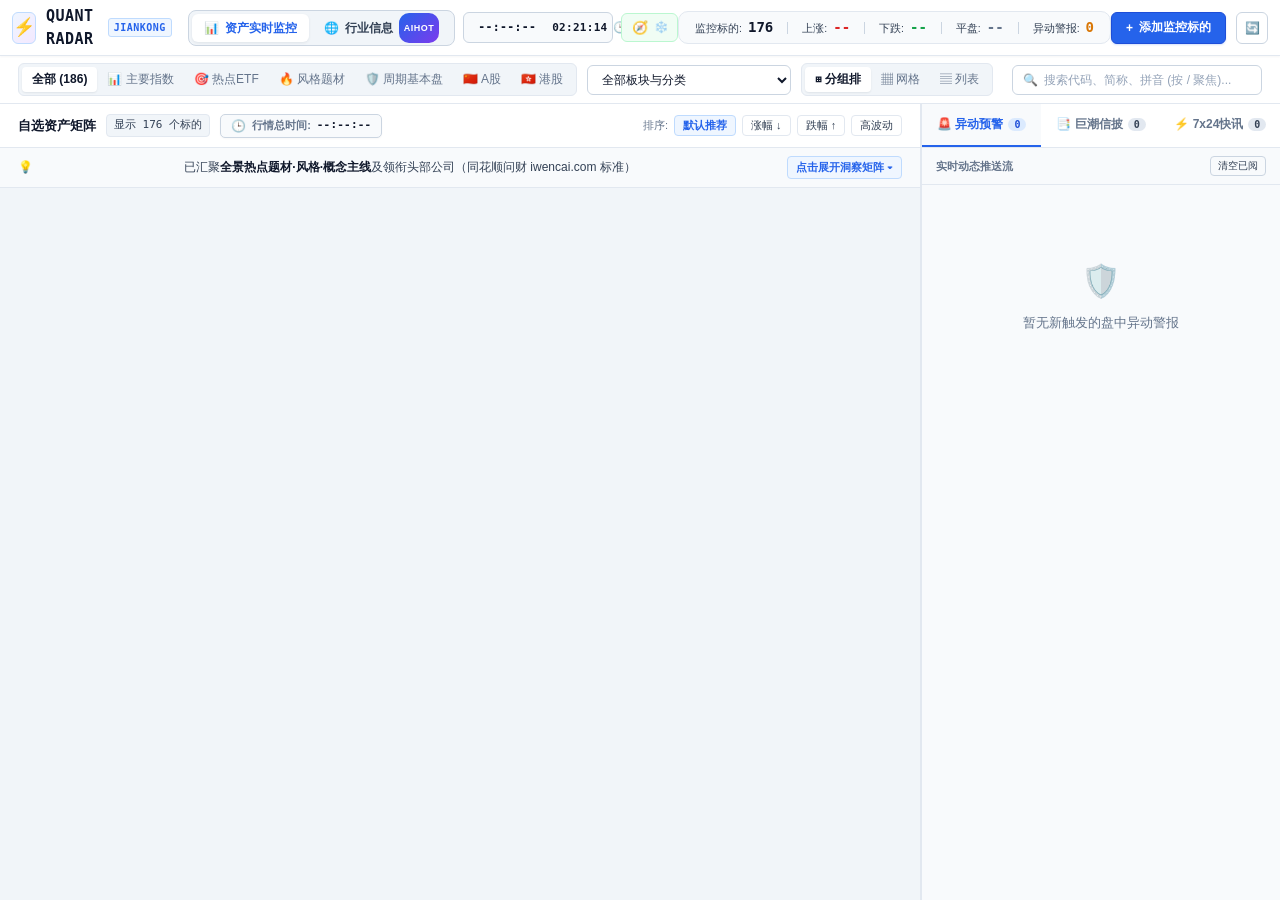
==== commit cb97732a: "feat(core): implement Phase 0 infrastructure & Phase 1 KLineChart dual-engine integration - Add feat" ====
--- a/web/index.html
+++ b/web/index.html
@@ -587,6 +587,12 @@
               <button class="chart-ctrl-btn" data-mode="roe">🏆 净资产收益率 (ROE)</button>
             </div>
 
+            <!-- 双引擎切换开关 (符合零风险灰度回退纪律) -->
+            <div class="engine-toggle-group" id="chart-engine-toggle">
+              <button class="engine-btn active" data-engine="kline" id="btn-engine-kline" title="极速Canvas专业K线、十字光标与技术指标">📊 专业KLineChart</button>
+              <button class="engine-btn" data-engine="echarts" id="btn-engine-echarts" title="经典多轴时序折线全景图">📈 经典ECharts</button>
+            </div>
+
             <div class="chart-range-group" id="chart-range-tabs">
               <button class="chart-ctrl-btn active" data-range="all">全部</button>
               <button class="chart-ctrl-btn" data-range="10y">近10年</button>
@@ -596,9 +602,10 @@
             </div>
           </div>
 
-          <!-- ECharts 画布容器 -->
+          <!-- 图表画布容器 (支持双引擎无缝切换) -->
           <div class="chart-canvas-box">
-            <div id="stock-history-chart" class="chart-canvas-el"></div>
+            <div id="stock-kline-chart" class="chart-canvas-el" style="display:block;"></div>
+            <div id="stock-history-chart" class="chart-canvas-el" style="display:none;"></div>
             <div id="stock-chart-loading" class="chart-loading-overlay">
               <div class="chart-spinner"></div>
               <span>正在获取自上市至今走势线与估值数据...</span>
@@ -644,6 +651,7 @@
     <div id="toast-container" class="toast-container"></div>
   </div>
 
+  <script src="klinecharts.min.js"></script>
   <script src="echarts.min.js"></script>
   <script src="app.js"></script>
 </body>
--- a/web/style.css
+++ b/web/style.css
@@ -1765,6 +1765,41 @@
   font-weight: 700;
 }
 
+.engine-toggle-group {
+  display: inline-flex;
+  background: #f1f5f9;
+  border: 1px solid var(--border-subtle);
+  border-radius: var(--radius-sm);
+  padding: 2px;
+  gap: 2px;
+}
+
+.engine-btn {
+  border: none;
+  background: transparent;
+  padding: 4px 10px;
+  font-size: 11px;
+  font-weight: 600;
+  color: var(--text-secondary);
+  border-radius: 4px;
+  cursor: pointer;
+  transition: all 0.15s ease;
+  white-space: nowrap;
+}
+
+.engine-btn:hover {
+  color: var(--text-main);
+  background: rgba(255, 255, 255, 0.6);
+}
+
+.engine-btn.active {
+  background: #ffffff;
+  color: #2563eb;
+  box-shadow: 0 1px 3px rgba(15, 23, 42, 0.08);
+  font-weight: 700;
+}
+
+
 .chart-canvas-box {
   width: 100%;
   height: 380px;
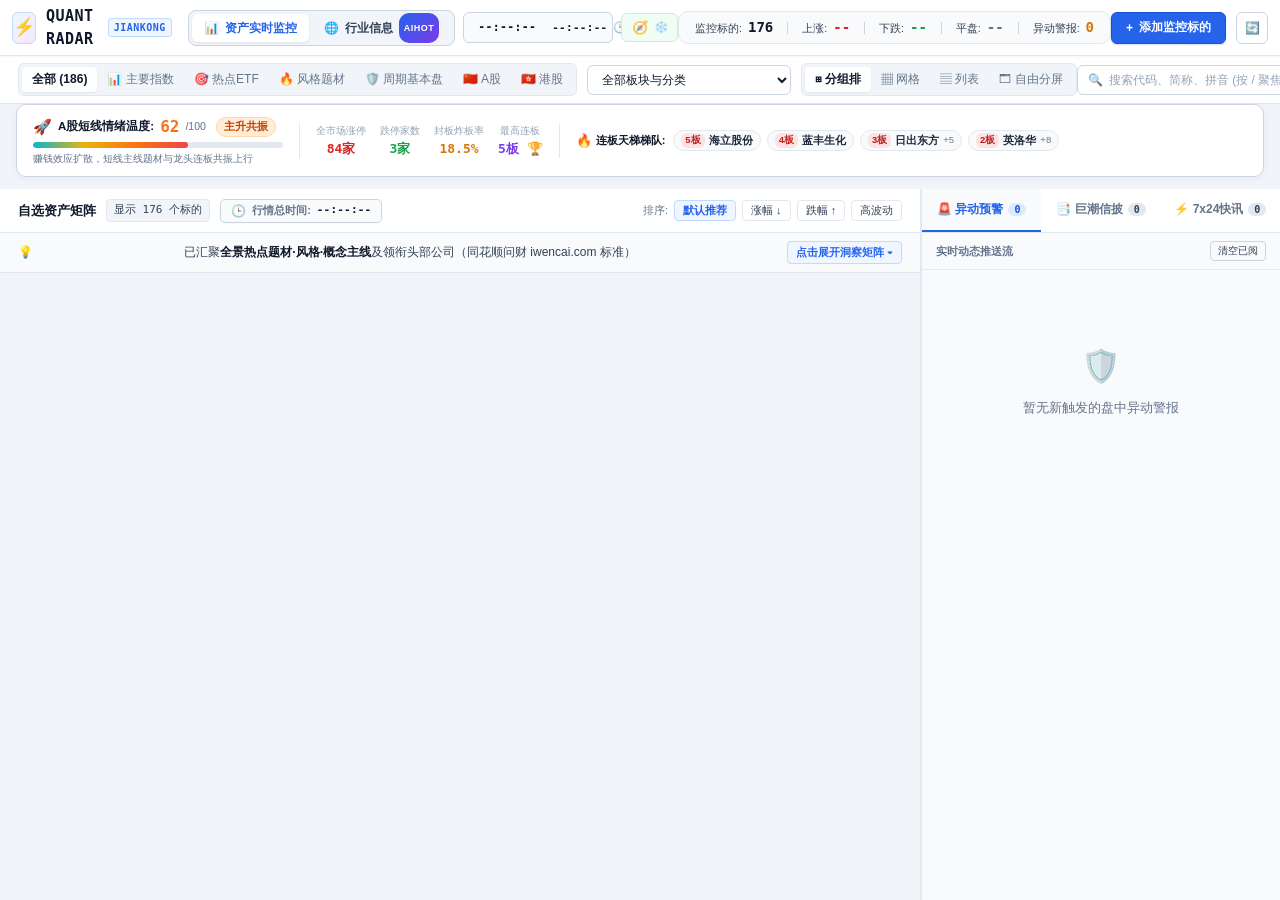
==== commit 8c95524f: "feat(dashboard): integrate sentiment radar, CYQ chip distribution, intelligence news rating, and doc" ====
--- a/web/index.html
+++ b/web/index.html
@@ -5,7 +5,7 @@
   <meta name="viewport" content="width=device-width, initial-scale=1.0">
   <title>A股 / 港股 / 指数 / ETF 资产实时监控系统 - Quant Radar (Jiankong)</title>
   <link rel="stylesheet" href="style.css">
-  
+  <link rel="stylesheet" href="gridstack.min.css">
 </head>
 <body>
   <div id="app" class="dashboard-layout">
@@ -124,6 +124,7 @@
           <button class="seg-btn active" data-view="grouped" title="同类型/板块分排归并陈列 (推荐)">⊞ 分组排</button>
           <button class="seg-btn" data-view="card" title="平铺网格视图">▦ 网格</button>
           <button class="seg-btn" data-view="table" title="紧凑数据表视图">▤ 列表</button>
+          <button class="seg-btn" data-view="docking" id="btn-view-docking" title="自由分屏编排工作区 (Gridstack)">🗔 自由分屏</button>
         </div>
       </div>
 
@@ -136,6 +137,55 @@
         </div>
       </div>
     </section>
+
+    <!-- A股短线情绪周期与连板梯队全景看板 (高密度专业短线雷达) -->
+    <div id="sentiment-radar-bar" class="sentiment-radar-bar">
+      <div class="sentiment-thermo-col">
+        <div class="thermo-main-line">
+          <span id="sentiment-icon" class="thermo-icon">🚀</span>
+          <span class="thermo-title">A股短线情绪温度:</span>
+          <span id="sentiment-score-val" class="thermo-score">62</span>
+          <span class="thermo-score-unit">/100</span>
+          <span id="sentiment-phase-badge" class="sentiment-phase-tag phase-active">主升共振</span>
+        </div>
+        <div class="thermo-track">
+          <div id="sentiment-meter-fill" class="thermo-fill" style="width: 62%;"></div>
+        </div>
+        <div class="thermo-desc" id="sentiment-desc">赚钱效应扩散，短线主线题材与龙头连板共振上行</div>
+      </div>
+
+      <div class="sentiment-stats-col">
+        <div class="s-metric-box">
+          <span class="s-label">全市场涨停</span>
+          <span id="radar-zt-count" class="s-val zt-red">84家</span>
+        </div>
+        <div class="s-metric-box">
+          <span class="s-label">跌停家数</span>
+          <span id="radar-dt-count" class="s-val dt-green">3家</span>
+        </div>
+        <div class="s-metric-box">
+          <span class="s-label">封板炸板率</span>
+          <span id="radar-broken-rate" class="s-val warn-yellow">18.5%</span>
+        </div>
+        <div class="s-metric-box">
+          <span class="s-label">最高连板</span>
+          <span id="radar-max-height" class="s-val lbc-purple">5板 🏆</span>
+        </div>
+      </div>
+
+      <div class="sentiment-ladder-col">
+        <div class="ladder-header">
+          <span class="ladder-fire">🔥</span>
+          <span class="ladder-lbl">连板天梯梯队:</span>
+        </div>
+        <div id="sentiment-ladder-chips" class="ladder-chips-box">
+          <span class="ladder-chip-item"><strong class="chip-h">5板</strong><span class="chip-name">海立股份</span></span>
+          <span class="ladder-chip-item"><strong class="chip-h">4板</strong><span class="chip-name">蓝丰生化</span></span>
+          <span class="ladder-chip-item"><strong class="chip-h">3板</strong><span class="chip-name">日出东方</span><span class="chip-more">+5</span></span>
+          <span class="ladder-chip-item"><strong class="chip-h">2板</strong><span class="chip-name">英洛华</span><span class="chip-more">+8</span></span>
+        </div>
+      </div>
+    </div>
 
     <!-- 主屏分栏 (72% 自选矩阵 + 28% 情报雷达) -->
     <main class="main-content">
@@ -621,6 +671,58 @@
           </div>
         </div>
 
+        <!-- 微观筹码结构与筹码峰 (CYQ) 量化诊断卡 -->
+        <div class="cyq-card" id="drawer-cyq-section">
+          <div class="cyq-header">
+            <div class="cyq-header-left">
+              <span class="cyq-title-icon">🎯</span>
+              <span class="cyq-title-text">微观筹码结构 (CYQ 筹码峰)</span>
+              <span class="cyq-badge">120日换手衰减模型</span>
+            </div>
+            <div class="cyq-header-right" id="cyq-chip-status">
+              计算完成
+            </div>
+          </div>
+
+          <div class="cyq-hud-grid">
+            <div class="cyq-hud-item">
+              <span class="cyq-hud-label">获利比例:</span>
+              <span class="cyq-hud-val" id="cyq-profit-ratio">--%</span>
+            </div>
+            <div class="cyq-hud-item">
+              <span class="cyq-hud-label">平均成本:</span>
+              <span class="cyq-hud-val" id="cyq-avg-cost">¥--</span>
+            </div>
+            <div class="cyq-hud-item">
+              <span class="cyq-hud-label">90%筹码集中度:</span>
+              <span class="cyq-hud-val" id="cyq-conc-90">--%</span>
+            </div>
+            <div class="cyq-hud-item">
+              <span class="cyq-hud-label">70%筹码集中度:</span>
+              <span class="cyq-hud-val" id="cyq-conc-70">--%</span>
+            </div>
+          </div>
+
+          <div class="cyq-visual-box">
+            <!-- 获利盘比例刻度条 -->
+            <div class="cyq-profit-meter">
+              <div class="cyq-profit-bar">
+                <div id="cyq-profit-bar-fill" class="cyq-profit-bar-fill" style="width: 50%;"></div>
+              </div>
+              <div class="cyq-profit-meter-labels">
+                <span class="loss-lbl">全盘套牢 0%</span>
+                <span class="mid-lbl" id="cyq-profit-mid-text">当前获利盘: 50%</span>
+                <span class="win-lbl">全面获利 100%</span>
+              </div>
+            </div>
+
+            <!-- 筹码分布直方图 Canvas 画布 -->
+            <div class="cyq-canvas-wrapper">
+              <canvas id="cyq-canvas" width="700" height="110"></canvas>
+            </div>
+          </div>
+        </div>
+
         <!-- 实时行情指标指标卡 -->
         <div>
           <div style="font-size:11px; font-weight:600; color:var(--text-dim); margin-bottom:8px;">实时量价关键指标</div>
@@ -653,6 +755,7 @@
 
   <script src="klinecharts.min.js"></script>
   <script src="echarts.min.js"></script>
+  <script src="gridstack-all.js"></script>
   <script src="app.js"></script>
 </body>
 </html>
--- a/web/style.css
+++ b/web/style.css
@@ -3008,3 +3008,336 @@
   border-radius: 3px;
 }
 
+/* ========================================================
+   A股短线情绪周期全景看板 (连板天梯 / 情绪温度计 / 炸板率)
+   ======================================================== */
+.sentiment-radar-bar {
+  display: flex;
+  align-items: center;
+  flex-wrap: wrap;
+  gap: 16px;
+  background: #ffffff;
+  border: 1px solid var(--border-medium);
+  border-radius: var(--radius-md);
+  padding: 10px 16px;
+  margin: 0 16px 12px 16px;
+  box-shadow: 0 2px 8px rgba(15, 23, 42, 0.05);
+}
+
+.sentiment-thermo-col {
+  display: flex;
+  flex-direction: column;
+  gap: 3px;
+  min-width: 250px;
+}
+
+.thermo-main-line {
+  display: flex;
+  align-items: center;
+  gap: 6px;
+}
+
+.thermo-icon {
+  font-size: 15px;
+}
+
+.thermo-title {
+  font-size: 11.5px;
+  font-weight: 700;
+  color: var(--text-main);
+}
+
+.thermo-score {
+  font-size: 16px;
+  font-weight: 800;
+  font-family: var(--font-mono);
+  color: #f97316;
+}
+
+.thermo-score-unit {
+  font-size: 10.5px;
+  color: var(--text-muted);
+  margin-right: 4px;
+}
+
+.sentiment-phase-tag {
+  font-size: 10.5px;
+  font-weight: 700;
+  padding: 1px 7px;
+  border-radius: 10px;
+  background: #ffedd5;
+  color: #c2410c;
+  border: 1px solid #fed7aa;
+}
+
+.thermo-track {
+  width: 100%;
+  height: 6px;
+  background: #e2e8f0;
+  border-radius: 3px;
+  overflow: hidden;
+}
+
+.thermo-fill {
+  height: 100%;
+  background: linear-gradient(90deg, #06b6d4, #eab308, #f97316, #ef4444);
+  border-radius: 3px;
+  transition: width 0.4s ease;
+}
+
+.thermo-desc {
+  font-size: 10px;
+  color: var(--text-muted);
+  white-space: nowrap;
+  overflow: hidden;
+  text-overflow: ellipsis;
+}
+
+.sentiment-stats-col {
+  display: flex;
+  align-items: center;
+  gap: 14px;
+  padding: 0 16px;
+  border-left: 1px solid var(--border-subtle);
+  border-right: 1px solid var(--border-subtle);
+}
+
+.s-metric-box {
+  display: flex;
+  flex-direction: column;
+  align-items: center;
+  gap: 1px;
+}
+
+.s-label {
+  font-size: 10px;
+  color: var(--text-dim);
+}
+
+.s-val {
+  font-size: 13px;
+  font-weight: 700;
+  font-family: var(--font-mono);
+}
+
+.zt-red { color: #dc2626; }
+.dt-green { color: #16a34a; }
+.warn-yellow { color: #d97706; }
+.lbc-purple { color: #7c3aed; }
+
+.sentiment-ladder-col {
+  flex: 1;
+  display: flex;
+  align-items: center;
+  gap: 8px;
+  min-width: 280px;
+}
+
+.ladder-header {
+  display: flex;
+  align-items: center;
+  gap: 4px;
+  white-space: nowrap;
+}
+
+.ladder-lbl {
+  font-size: 11px;
+  font-weight: 700;
+  color: var(--text-main);
+}
+
+.ladder-chips-box {
+  display: flex;
+  flex-wrap: wrap;
+  gap: 6px;
+  align-items: center;
+}
+
+.ladder-chip-item {
+  display: inline-flex;
+  align-items: center;
+  gap: 4px;
+  background: #f8fafc;
+  border: 1px solid #e2e8f0;
+  padding: 2px 7px;
+  border-radius: 12px;
+  font-size: 10.5px;
+  cursor: pointer;
+  transition: all 0.15s ease;
+}
+
+.ladder-chip-item:hover {
+  background: #f1f5f9;
+  border-color: #cbd5e1;
+  transform: translateY(-1px);
+}
+
+.chip-h {
+  background: #fee2e2;
+  color: #b91c1c;
+  padding: 0 4px;
+  border-radius: 6px;
+  font-size: 9.5px;
+  font-weight: 800;
+}
+
+.chip-name {
+  font-weight: 600;
+  color: #1e293b;
+}
+
+.chip-more {
+  color: #64748b;
+  font-size: 9.5px;
+}
+
+.ladder-loading-text {
+  font-size: 10.5px;
+  color: var(--text-muted);
+}
+
+/* ========================================================
+   微观筹码结构 (CYQ 筹码峰) 卡片与画布
+   ======================================================== */
+.cyq-card {
+  background: #f8fafc;
+  border: 1px solid var(--border-subtle);
+  border-radius: var(--radius-md);
+  padding: 12px 14px;
+  display: flex;
+  flex-direction: column;
+  gap: 10px;
+}
+
+.cyq-header {
+  display: flex;
+  justify-content: space-between;
+  align-items: center;
+}
+
+.cyq-header-left {
+  display: flex;
+  align-items: center;
+  gap: 6px;
+}
+
+.cyq-title-icon {
+  font-size: 14px;
+}
+
+.cyq-title-text {
+  font-size: 12px;
+  font-weight: 700;
+  color: var(--text-main);
+}
+
+.cyq-badge {
+  font-size: 9.5px;
+  background: #e0f2fe;
+  color: #0284c7;
+  padding: 1px 5px;
+  border-radius: 4px;
+  font-weight: 600;
+}
+
+.cyq-hud-grid {
+  display: grid;
+  grid-template-columns: repeat(4, 1fr);
+  gap: 8px;
+  background: #ffffff;
+  border: 1px solid #e2e8f0;
+  border-radius: 6px;
+  padding: 8px 12px;
+}
+
+.cyq-hud-item {
+  display: flex;
+  flex-direction: column;
+  gap: 2px;
+}
+
+.cyq-hud-label {
+  font-size: 10px;
+  color: var(--text-dim);
+}
+
+.cyq-hud-val {
+  font-size: 12.5px;
+  font-weight: 700;
+  font-family: var(--font-mono);
+  color: var(--text-main);
+}
+
+.cyq-visual-box {
+  display: flex;
+  flex-direction: column;
+  gap: 8px;
+}
+
+.cyq-profit-meter {
+  display: flex;
+  flex-direction: column;
+  gap: 3px;
+}
+
+.cyq-profit-bar {
+  height: 8px;
+  background: #86efac;
+  border-radius: 4px;
+  overflow: hidden;
+}
+
+.cyq-profit-bar-fill {
+  height: 100%;
+  background: #ef4444;
+  border-radius: 4px;
+  transition: width 0.3s ease;
+}
+
+.cyq-profit-meter-labels {
+  display: flex;
+  justify-content: space-between;
+  font-size: 9.5px;
+  color: var(--text-muted);
+}
+
+.loss-lbl { color: #16a34a; }
+.mid-lbl { font-weight: 700; color: #dc2626; }
+.win-lbl { color: #dc2626; }
+
+.cyq-canvas-wrapper {
+  width: 100%;
+  height: 110px;
+  background: #ffffff;
+  border: 1px solid #e2e8f0;
+  border-radius: 6px;
+  overflow: hidden;
+}
+
+#cyq-canvas {
+  width: 100%;
+  height: 100%;
+  display: block;
+}
+
+/* 7x24快讯 AIHOT 影响度星级与产业链传导 */
+.news-stars-badge {
+  color: #f59e0b;
+  font-size: 10.5px;
+  font-weight: 700;
+  margin-right: 5px;
+  letter-spacing: -1px;
+}
+
+.news-chain-tag {
+  display: inline-block;
+  font-size: 10px;
+  color: #047857;
+  background: #ecfdf5;
+  border: 1px solid #a7f3d0;
+  padding: 1px 6px;
+  border-radius: 4px;
+  margin-top: 4px;
+  font-weight: 600;
+}
+
--- a/web/gridstack.min.css
+++ b/web/gridstack.min.css
@@ -0,0 +1 @@
+.grid-stack{position:relative}.grid-stack-rtl{direction:ltr}.grid-stack-rtl>.grid-stack-item{direction:rtl}.grid-stack-placeholder>.placeholder-content{background-color:rgba(0,0,0,.1);margin:0;position:absolute;width:auto;z-index:0!important}.grid-stack>.grid-stack-item{position:absolute;padding:0}.grid-stack>.grid-stack-item>.grid-stack-item-content{margin:0;position:absolute;width:auto;overflow-x:hidden;overflow-y:auto}.grid-stack>.grid-stack-item.size-to-content:not(.size-to-content-max)>.grid-stack-item-content{overflow-y:hidden}.grid-stack-item>.ui-resizable-handle{position:absolute;font-size:.1px;display:block;-ms-touch-action:none;touch-action:none}.grid-stack-item.ui-resizable-autohide>.ui-resizable-handle,.grid-stack-item.ui-resizable-disabled>.ui-resizable-handle{display:none}.grid-stack-item>.ui-resizable-ne,.grid-stack-item>.ui-resizable-nw,.grid-stack-item>.ui-resizable-se,.grid-stack-item>.ui-resizable-sw{background-image:url('data:image/svg+xml;utf8,<svg xmlns="http://www.w3.org/2000/svg" fill="none" stroke="%23666" stroke-linecap="round" stroke-linejoin="round" stroke-width="2" viewBox="0 0 20 20"><path d="m10 3 2 2H8l2-2v14l-2-2h4l-2 2"/></svg>');background-repeat:no-repeat;background-position:center}.grid-stack-item>.ui-resizable-ne{transform:translate(0,10px) rotate(45deg)}.grid-stack-item>.ui-resizable-sw{transform:rotate(45deg)}.grid-stack-item>.ui-resizable-nw{transform:translate(0,10px) rotate(-45deg)}.grid-stack-item>.ui-resizable-se{transform:rotate(-45deg)}.grid-stack-item>.ui-resizable-nw{cursor:nw-resize;width:20px;height:20px;top:0}.grid-stack-item>.ui-resizable-n{cursor:n-resize;height:10px;top:0;left:25px;right:25px}.grid-stack-item>.ui-resizable-ne{cursor:ne-resize;width:20px;height:20px;top:0}.grid-stack-item>.ui-resizable-e{cursor:e-resize;width:10px;top:15px;bottom:15px}.grid-stack-item>.ui-resizable-se{cursor:se-resize;width:20px;height:20px}.grid-stack-item>.ui-resizable-s{cursor:s-resize;height:10px;left:25px;bottom:0;right:25px}.grid-stack-item>.ui-resizable-sw{cursor:sw-resize;width:20px;height:20px}.grid-stack-item>.ui-resizable-w{cursor:w-resize;width:10px;top:15px;bottom:15px}.grid-stack-item.ui-draggable-dragging>.ui-resizable-handle{display:none!important}.grid-stack-item.ui-draggable-dragging{will-change:left,top;cursor:move}.grid-stack-item.ui-resizable-resizing{will-change:width,height}.ui-draggable-dragging,.ui-resizable-resizing{z-index:10000}.ui-draggable-dragging>.grid-stack-item-content,.ui-resizable-resizing>.grid-stack-item-content{box-shadow:1px 4px 6px rgba(0,0,0,.2);opacity:.8}.grid-stack-animate,.grid-stack-animate .grid-stack-item{transition:left .3s,top .3s,height .3s,width .3s}.grid-stack-animate .grid-stack-item.grid-stack-placeholder,.grid-stack-animate .grid-stack-item.ui-draggable-dragging,.grid-stack-animate .grid-stack-item.ui-resizable-resizing{transition:left 0s,top 0s,height 0s,width 0s}.grid-stack>.grid-stack-item[gs-y="0"]{top:0}.grid-stack>.grid-stack-item[gs-x="0"]{left:0}.gs-12>.grid-stack-item{width:8.333%}.gs-12>.grid-stack-item[gs-x="1"]{left:8.333%}.gs-12>.grid-stack-item[gs-w="2"]{width:16.667%}.gs-12>.grid-stack-item[gs-x="2"]{left:16.667%}.gs-12>.grid-stack-item[gs-w="3"]{width:25%}.gs-12>.grid-stack-item[gs-x="3"]{left:25%}.gs-12>.grid-stack-item[gs-w="4"]{width:33.333%}.gs-12>.grid-stack-item[gs-x="4"]{left:33.333%}.gs-12>.grid-stack-item[gs-w="5"]{width:41.667%}.gs-12>.grid-stack-item[gs-x="5"]{left:41.667%}.gs-12>.grid-stack-item[gs-w="6"]{width:50%}.gs-12>.grid-stack-item[gs-x="6"]{left:50%}.gs-12>.grid-stack-item[gs-w="7"]{width:58.333%}.gs-12>.grid-stack-item[gs-x="7"]{left:58.333%}.gs-12>.grid-stack-item[gs-w="8"]{width:66.667%}.gs-12>.grid-stack-item[gs-x="8"]{left:66.667%}.gs-12>.grid-stack-item[gs-w="9"]{width:75%}.gs-12>.grid-stack-item[gs-x="9"]{left:75%}.gs-12>.grid-stack-item[gs-w="10"]{width:83.333%}.gs-12>.grid-stack-item[gs-x="10"]{left:83.333%}.gs-12>.grid-stack-item[gs-w="11"]{width:91.667%}.gs-12>.grid-stack-item[gs-x="11"]{left:91.667%}.gs-12>.grid-stack-item[gs-w="12"]{width:100%}.gs-1>.grid-stack-item{width:100%}
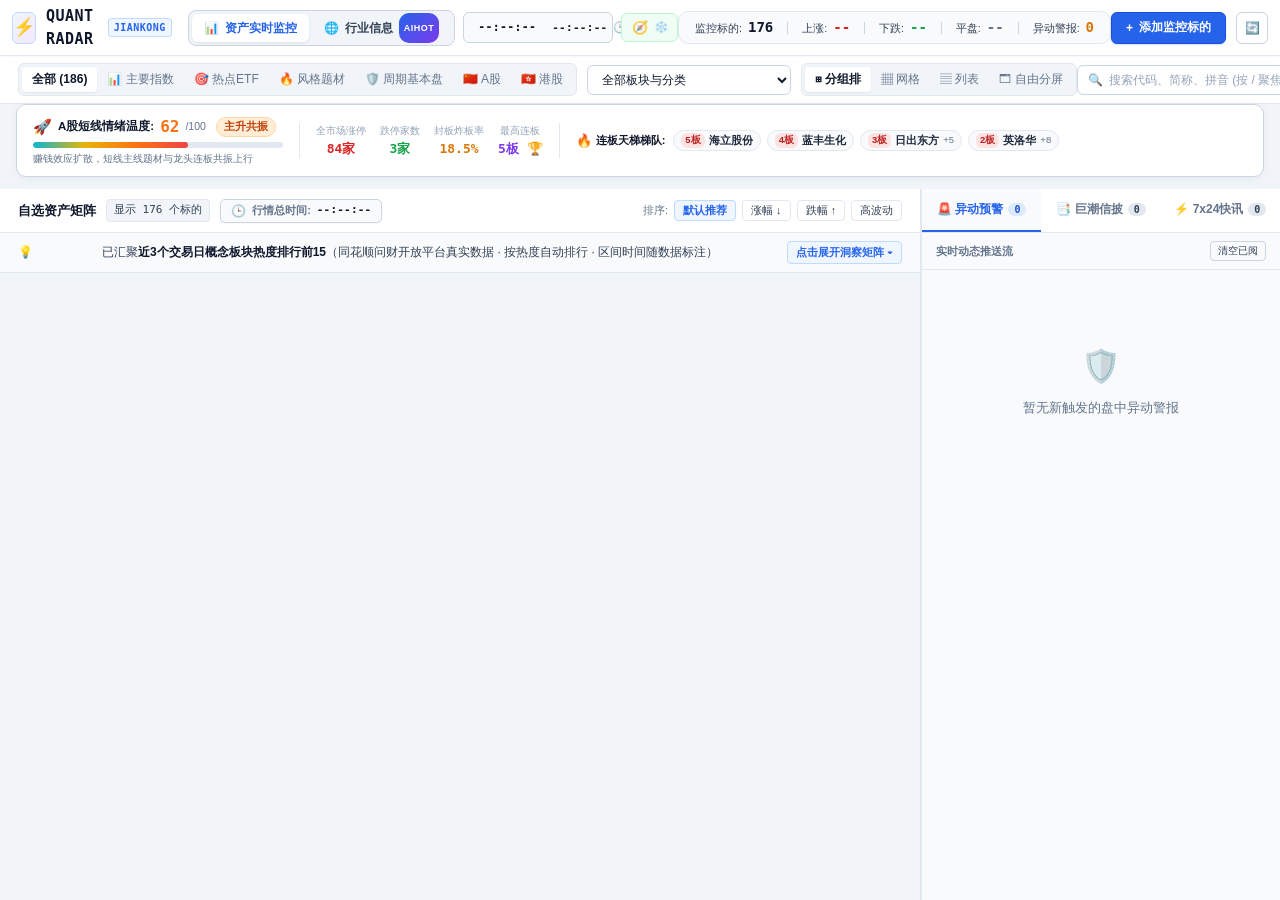
==== commit e134b3d4: "feat(themes): 问财热点栏目端口化 + 热点板块头部公司悬浮二级内容 问财热点数据端口 (scripts/iwencai_provider.py, 新增; 此前会话未入库一并提交): - " ====
--- a/web/index.html
+++ b/web/index.html
@@ -214,27 +214,30 @@
         <div id="theme-insight-prompt-bar" class="theme-insight-prompt-bar" style="display: none;">
           <div class="prompt-bar-content" onclick="toggleThemeInsight(true)">
             <span class="prompt-icon">💡</span>
-            <span class="prompt-text">已汇聚<strong>全景热点题材·风格·概念主线</strong>及领衔头部公司（同花顺问财 iwencai.com 标准）</span>
+            <span class="prompt-text">已汇聚<strong>近3个交易日概念板块热度排行前15</strong>（同花顺问财开放平台真实数据 · 按热度自动排行 · 区间时间随数据标注）</span>
             <span class="prompt-action">点击展开洞察矩阵 ▾</span>
           </div>
         </div>
 
-        <!-- 🔥 最近一周热点题材·风格·概念全景洞察 (借鉴 iwencai.com) -->
+        <!-- 🔥 问财热点：最近3个交易日概念板块热度排行前15 (hithink-industry-query skill 内化端口) -->
         <section id="theme-insight-section" class="theme-insight-section" style="display: none;">
           <div class="theme-insight-banner">
             <div class="theme-banner-left">
               <span class="theme-banner-badge">🔥 问财热点</span>
-              <span class="theme-banner-title">最近一周热点题材 · 风格 · 概念全景矩阵</span>
-              <span class="theme-banner-sub">权威借鉴同花顺 iwencai.com 概念库 · 核心主线领衔龙头深度透视 · 实时联动盘口</span>
+              <span class="theme-banner-title">核心主线 · 近3个交易日板块热度排行</span>
+              <span class="theme-banner-sub">同花顺问财开放平台真实数据 · 按板块热度自动排行 · 最多15条 · 区间时间随数据标注</span>
             </div>
             <div class="theme-banner-right">
-              <span class="theme-count-badge" id="theme-count-tag">13 大核心主线</span>
-              <button id="btn-refresh-themes" class="theme-expand-btn" onclick="refreshThemeInsight()" title="刷新题材时效数据与区间表现" style="margin-right: 8px;">🔄 刷新指标</button>
+              <span class="theme-count-badge" id="theme-count-tag">-- 热度排行</span>
+              <button id="btn-refresh-themes" class="theme-expand-btn" onclick="refreshThemeInsight()" title="点击实时计算最近3个交易日的热度排行前15 (问财开放平台真实数据)" style="margin-right: 8px;">🔄 刷新指标</button>
               <button id="btn-toggle-insight-expand" class="theme-expand-btn">收起洞察 ▴</button>
             </div>
           </div>
+          <div class="theme-source-note">
+            📌 数据口径声明：榜单 = 同花顺问财开放平台「近3个交易日概念板块热度排名」原生返回字段（板块热度[起-止]窗口热度），全宇宙按热度降序取前 15 · 区间时间 = 问财原生热度窗口起止日 + 本地生成时间，随数据实时标注 · <strong>全部字段为问财真实返回值，无估算、无补值、无静态顶替</strong> · 每交易日 10:00 自动重算，点「🔄 刷新指标」可随时重算
+          </div>
           <div id="theme-insight-grid" class="theme-insight-grid">
-            <!-- 动态渲染精美题材洞察卡片 -->
+            <!-- 动态渲染热度排行卡片 + 区间时间标注 -->
           </div>
         </section>
 
@@ -549,6 +552,9 @@
       </div>
     </div>
 
+    <!-- 问财热点二级内容：板块头部代表公司悬浮面板 (点击热度卡片展开) -->
+    <div id="board-leaders-pop" class="board-pop" style="display:none;"></div>
+
     <!-- 抽屉：标的深度详情 -->
     <div id="drawer-overlay" class="drawer-overlay" style="display:none;"></div>
     <div id="drawer-detail" class="drawer-window" style="display:none;">
--- a/web/style.css
+++ b/web/style.css
@@ -2246,6 +2246,406 @@
   background: #f8fafc;
 }
 
+/* ===== 问财热度排行 (近3个交易日 · skill 内化端口真实数据) ===== */
+.heat-window-bar {
+  grid-column: 1 / -1;
+  background: #eff6ff;
+  border: 1px solid #bfdbfe;
+  border-radius: 4px;
+  padding: 8px 12px;
+  font-size: 11.5px;
+  color: #1e40af;
+  line-height: 1.6;
+}
+
+.heat-window-days {
+  color: #3b82f6;
+  font-family: var(--font-mono);
+  font-size: 10.5px;
+  margin: 0 2px;
+}
+
+.heat-window-src {
+  float: right;
+  color: #64748b;
+  font-size: 10px;
+  cursor: help;
+  border-bottom: 1px dashed #94a3b8;
+}
+
+.heat-rank-list {
+  grid-column: 1 / -1;
+  display: grid;
+  grid-template-columns: repeat(auto-fill, minmax(340px, 1fr));
+  gap: 10px;
+}
+
+.heat-rank-card {
+  background: #ffffff;
+  border: 1px solid var(--border-subtle);
+  border-left: 4px solid var(--accent-amber);
+  border-radius: var(--radius-sm);
+  padding: 10px 12px;
+  display: flex;
+  flex-direction: column;
+  gap: 8px;
+  box-shadow: 0 1px 3px rgba(15, 23, 42, 0.04);
+  transition: all 0.15s ease;
+}
+
+.heat-rank-card:hover {
+  border-color: #cbd5e1;
+  box-shadow: 0 4px 10px rgba(15, 23, 42, 0.07);
+}
+
+.heat-rank-head {
+  display: flex;
+  align-items: center;
+  gap: 8px;
+}
+
+.heat-rank-no {
+  font-size: 12px;
+  font-weight: 800;
+  color: #ffffff;
+  background: var(--accent-amber);
+  padding: 2px 7px;
+  border-radius: 3px;
+  font-family: var(--font-mono);
+  flex-shrink: 0;
+}
+
+.heat-rank-name {
+  font-size: 14px;
+  font-weight: 800;
+  color: #0f172a;
+}
+
+.heat-rank-code {
+  font-size: 10px;
+  color: #94a3b8;
+  font-family: var(--font-mono);
+  margin-left: auto;
+}
+
+.heat-rank-metrics {
+  display: flex;
+  align-items: center;
+  gap: 6px;
+  flex-wrap: wrap;
+}
+
+.heat-rank-heat {
+  font-size: 11px;
+  font-weight: 700;
+  color: #d97706;
+  background: #fffbeb;
+  border: 1px solid #fef3c7;
+  padding: 2px 7px;
+  border-radius: 3px;
+  font-family: var(--font-mono);
+  cursor: help;
+}
+
+.heat-rank-pct {
+  font-size: 11px;
+  font-weight: 700;
+  padding: 2px 7px;
+  border-radius: 3px;
+  font-family: var(--font-mono);
+}
+
+.heat-rank-pct.is-up {
+  color: var(--c-up);
+  background: var(--c-up-bg);
+  border: 1px solid var(--c-up-border);
+}
+
+.heat-rank-pct.is-down {
+  color: var(--c-down);
+  background: var(--c-down-bg);
+  border: 1px solid var(--c-down-border);
+}
+
+.heat-rank-close {
+  font-size: 11px;
+  color: #475569;
+  background: #f1f5f9;
+  border: 1px solid var(--border-subtle);
+  padding: 2px 7px;
+  border-radius: 3px;
+  font-family: var(--font-mono);
+  margin-left: auto;
+  cursor: help;
+}
+
+/* ===== 问财热点二级内容: 板块头部代表公司悬浮面板 ===== */
+.heat-rank-card.is-clickable {
+  cursor: pointer;
+}
+
+.heat-rank-foot {
+  margin-top: auto;
+  padding-top: 2px;
+  border-top: 1px dashed var(--border-subtle);
+}
+
+.heat-rank-open-hint {
+  font-size: 10px;
+  color: #94a3b8;
+  transition: color 0.12s;
+}
+
+.heat-rank-card.is-clickable:hover .heat-rank-open-hint {
+  color: var(--accent-amber);
+  font-weight: 700;
+}
+
+.board-pop {
+  position: fixed;
+  z-index: 150;
+  width: 580px;
+  max-width: calc(100vw - 20px);
+  max-height: 72vh;
+  overflow-y: auto;
+  background: #ffffff;
+  border: 1px solid var(--border-medium);
+  border-top: 3px solid var(--accent-amber);
+  border-radius: 8px;
+  box-shadow: 0 16px 40px rgba(15, 23, 42, 0.22);
+}
+
+.board-pop-head {
+  display: flex;
+  align-items: center;
+  justify-content: space-between;
+  padding: 10px 14px;
+  background: #fffbeb;
+  border-bottom: 1px solid #fef3c7;
+  position: sticky;
+  top: 0;
+  z-index: 2;
+}
+
+.board-pop-title {
+  font-size: 13px;
+  font-weight: 800;
+  color: #0f172a;
+}
+
+.board-pop-code {
+  font-family: var(--font-mono);
+  font-size: 10.5px;
+  color: #94a3b8;
+  margin-left: 6px;
+}
+
+.board-pop-body {
+  padding: 10px 14px 12px;
+}
+
+.board-pop-note {
+  font-size: 10.5px;
+  color: #64748b;
+  line-height: 1.6;
+  margin-bottom: 6px;
+}
+
+.board-pop-loading {
+  padding: 24px 10px;
+  text-align: center;
+  font-size: 12px;
+  color: #64748b;
+}
+
+.board-pop-error {
+  background: #fef2f2;
+  border: 1px solid #fecaca;
+  border-radius: 4px;
+  padding: 12px 14px;
+  font-size: 12px;
+  color: #b91c1c;
+  line-height: 1.7;
+}
+
+.leader-row {
+  display: flex;
+  gap: 12px;
+  padding: 10px 0;
+  border-bottom: 1px dashed var(--border-subtle);
+}
+
+.leader-row:last-of-type {
+  border-bottom: none;
+}
+
+.leader-main {
+  flex: 1 1 55%;
+  min-width: 0;
+}
+
+.leader-head {
+  display: flex;
+  align-items: baseline;
+  gap: 8px;
+  flex-wrap: wrap;
+}
+
+.leader-no {
+  font-family: var(--font-mono);
+  font-size: 10px;
+  font-weight: 800;
+  color: #ffffff;
+  background: var(--accent-amber);
+  padding: 1px 5px;
+  border-radius: 3px;
+  flex-shrink: 0;
+}
+
+.leader-name {
+  font-size: 13px;
+  font-weight: 800;
+  color: #0f172a;
+}
+
+.leader-code {
+  font-family: var(--font-mono);
+  font-size: 10px;
+  color: #94a3b8;
+}
+
+.leader-price {
+  font-family: var(--font-mono);
+  font-size: 11px;
+  font-weight: 700;
+  color: #334155;
+}
+
+.leader-pct {
+  font-family: var(--font-mono);
+  font-size: 11px;
+  font-weight: 700;
+  color: #475569;
+}
+
+.leader-pct.is-up {
+  color: var(--c-up);
+}
+
+.leader-pct.is-down {
+  color: var(--c-down);
+}
+
+.leader-mcap {
+  font-family: var(--font-mono);
+  font-size: 10px;
+  color: #b45309;
+  background: #fffbeb;
+  border: 1px solid #fef3c7;
+  border-radius: 3px;
+  padding: 1px 6px;
+}
+
+.leader-tags {
+  display: flex;
+  gap: 5px;
+  flex-wrap: wrap;
+  margin: 5px 0 0;
+}
+
+.leader-tag {
+  font-size: 9.5px;
+  color: #475569;
+  background: #f1f5f9;
+  border: 1px solid var(--border-subtle);
+  border-radius: 3px;
+  padding: 1px 6px;
+}
+
+.leader-intro {
+  font-size: 11px;
+  color: #475569;
+  line-height: 1.65;
+  margin-top: 5px;
+  display: -webkit-box;
+  -webkit-line-clamp: 2;
+  -webkit-box-orient: vertical;
+  overflow: hidden;
+}
+
+.leader-side {
+  flex: 0 0 auto;
+  display: flex;
+  flex-direction: column;
+  align-items: flex-end;
+  gap: 4px;
+}
+
+.board-trend-svg {
+  display: block;
+  background: #f8fafc;
+  border: 1px solid var(--border-subtle);
+  border-radius: 4px;
+}
+
+.board-trend-meta {
+  display: flex;
+  gap: 8px;
+  align-items: center;
+  font-family: var(--font-mono);
+  font-size: 9.5px;
+}
+
+.board-trend-range {
+  color: #94a3b8;
+}
+
+.board-trend-pct.is-up {
+  color: var(--c-up);
+  font-weight: 700;
+}
+
+.board-trend-pct.is-down {
+  color: var(--c-down);
+  font-weight: 700;
+}
+
+.board-trend-missing {
+  font-size: 10.5px;
+  color: #b45309;
+  background: #fffbeb;
+  border: 1px solid #fef3c7;
+  border-radius: 4px;
+  padding: 6px 8px;
+  max-width: 220px;
+  line-height: 1.5;
+}
+
+.board-pop-foot {
+  margin-top: 8px;
+  padding-top: 8px;
+  border-top: 1px solid var(--border-subtle);
+  font-size: 9.5px;
+  color: #94a3b8;
+  line-height: 1.7;
+}
+
+.theme-empty-note {
+  grid-column: 1 / -1;
+  background: #fef2f2;
+  border: 1px solid #fecaca;
+  border-radius: 4px;
+  padding: 14px 16px;
+  font-size: 12.5px;
+  color: #b91c1c;
+  line-height: 1.7;
+}
+
+.theme-empty-hint {
+  color: #64748b;
+  font-size: 11px;
+}
+
 .theme-card {
   background: #ffffff;
   border: 1px solid var(--border-subtle);
@@ -3341,3 +3741,20 @@
   font-weight: 600;
 }
 
+
+/* ==========================================
+   Theme Insight 数据口径声明 (来源透明化)
+   ========================================== */
+.theme-source-note {
+  margin: 10px 14px 4px;
+  padding: 8px 12px;
+  border-radius: 8px;
+  background: #fff8e6;
+  border: 1px solid #f0d9a0;
+  color: #8a6d1a;
+  font-size: 11px;
+  line-height: 1.7;
+}
+.theme-updated-at {
+  opacity: 0.85;
+}
